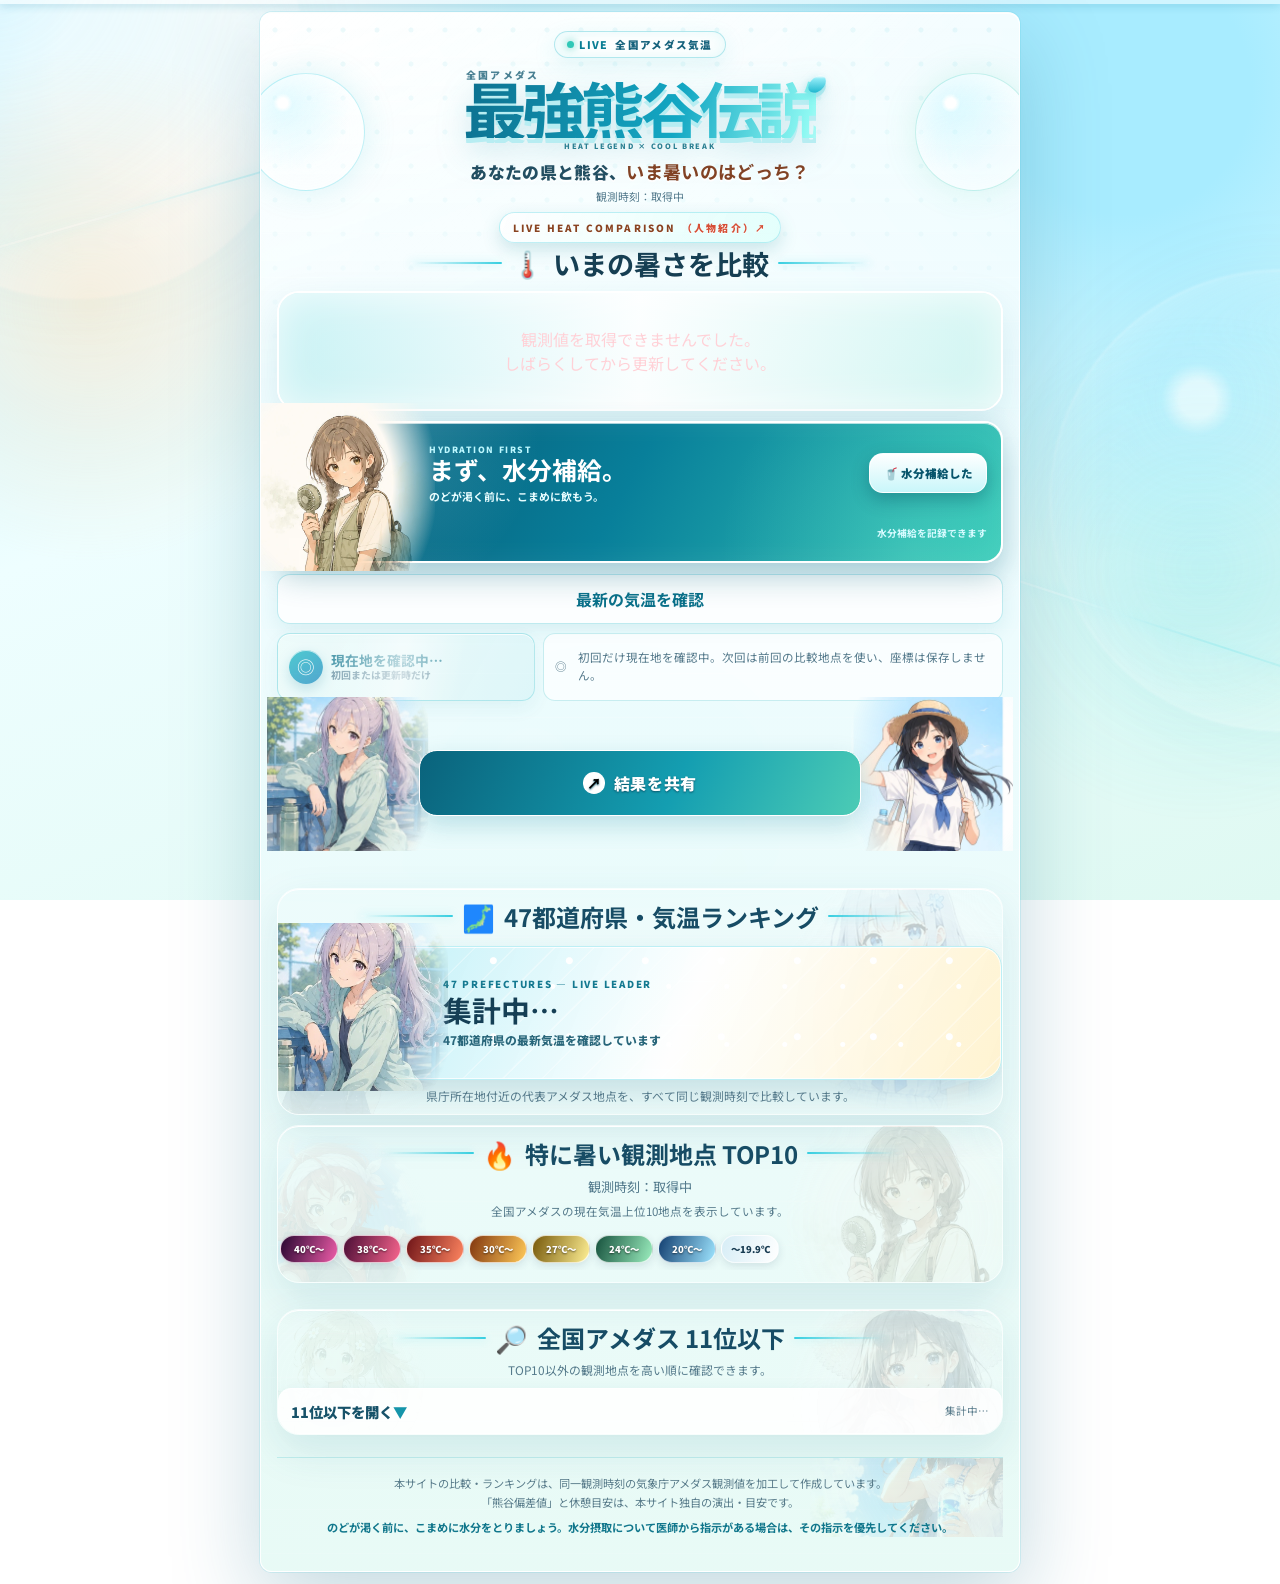
==== index.html @ d4947cce "人物紹介ページを本編へ統合" ====
<!doctype html>
<html lang="ja">
<head>
  <meta charset="utf-8">
  <meta name="viewport" content="width=device-width, initial-scale=1">
  <meta name="theme-color" content="#0d7896">
  <meta name="description" content="全国アメダスの最新気温から、あなたの県と熊谷の温度差、ひと涼み・水分補給の目安を案内。現在地から選んだ比較地点名は共有しません。">
  <meta property="og:type" content="website">
  <meta property="og:locale" content="ja_JP">
  <meta property="og:site_name" content="最強熊谷伝説">
  <meta property="og:title" content="最強熊谷伝説｜全国アメダスで暑さを比較">
  <meta property="og:description" content="あなたの県と熊谷の気温を比べて、休憩と水分補給の目安をチェック。現在地から選んだ比較地点名はシェアされません。">
  <meta property="og:url" content="https://spthx.github.io/yabai-atsusa/">
  <meta property="og:image" content="https://spthx.github.io/yabai-atsusa/assets/og-kumagaya-matchup-v4.png">
  <meta property="og:image:alt" content="SUN属性とWATER属性の女性キャラクターを並べた、夏のスキル比較カード">
  <meta property="og:image:width" content="1200">
  <meta property="og:image:height" content="630">
  <meta name="twitter:card" content="summary_large_image">
  <meta name="twitter:title" content="最強熊谷伝説｜全国アメダスで暑さを比較">
  <meta name="twitter:description" content="現在地の県と熊谷の気温差から、今日の休憩目安をチェック。現在地から選んだ比較地点名は出しません。">
  <meta name="twitter:image" content="https://spthx.github.io/yabai-atsusa/assets/og-kumagaya-matchup-v4.png">
  <meta name="twitter:image:alt" content="SUN属性とWATER属性の女性キャラクターを並べた、夏のスキル比較カード">
  <meta name="mobile-web-app-capable" content="yes">
  <meta name="apple-mobile-web-app-capable" content="yes">
  <meta name="apple-mobile-web-app-title" content="最強熊谷伝説">
  <link rel="manifest" href="manifest.webmanifest">
  <link rel="icon" type="image/png" sizes="32x32" href="assets/icons/favicon-32.png">
  <link rel="apple-touch-icon" sizes="180x180" href="assets/icons/apple-touch-icon.png">
  <title>最強熊谷伝説 | 全国アメダス気温</title>
  <link rel="stylesheet" href="css/style.css?v=20260728-characters1">
</head>
<body>
  <div class="page-progress" aria-hidden="true"><i></i></div>
  <div class="ultra-atmosphere" aria-hidden="true">
    <i class="atmosphere-orb orb-heat"></i>
    <i class="atmosphere-orb orb-water"></i>
    <i class="atmosphere-streak streak-one"></i>
    <i class="atmosphere-streak streak-two"></i>
  </div>
  <div class="page-breeze" aria-hidden="true"><i></i><i></i><i></i></div>
  <main class="site-shell">
    <header class="hero hero-compact">
      <p class="season-badge"><span>LIVE</span> 全国アメダス気温</p>
      <h1 class="cool-logo"><span>全国アメダス</span><b>最強熊谷伝説</b><small>HEAT LEGEND × COOL BREAK</small></h1>
      <p class="hero-catch">あなたの県と熊谷、<strong>いま暑いのはどっち？</strong></p>
      <p id="observation-time" class="observation-time">観測時刻：取得中</p>
    </header>

    <section class="comparison-section comparison-first" aria-labelledby="comparison-heading">
      <a class="section-kicker character-intro-link" href="characters.html">LIVE HEAT COMPARISON <span>（人物紹介）↗</span></a>
      <div class="section-heading"><span>🌡️</span><h2 id="comparison-heading">いまの暑さを比較</h2></div>
      <div id="comparison-card" class="comparison-card" aria-live="polite">
        <p class="loading">アメダス観測値を読み込み中…</p>
      </div>
      <div class="hydration-action" aria-labelledby="hydration-heading">
        <img class="hydration-girl" src="assets/characters/region-tohoku.webp?v=20260726-pref1" alt="" loading="lazy" decoding="async">
        <div class="hydration-lead">
          <div class="hydration-copy">
            <small>HYDRATION FIRST</small>
            <strong id="hydration-heading">まず、水分補給。</strong>
            <span>のどが渇く前に、こまめに飲もう。</span>
          </div>
        </div>
        <button id="hydration-button" type="button"><span aria-hidden="true">🥤</span> 水分補給した</button>
        <p id="hydration-status" role="status" aria-live="polite">水分補給を記録できます</p>
      </div>
      <button id="refresh-button" class="refresh-button" type="button">最新の気温を確認</button>
      <div class="location-control">
        <button id="location-button" class="location-button" type="button" aria-describedby="location-note" disabled>
          <span aria-hidden="true">◎</span>
          <b>現在地で比較</b>
          <small>初回だけ自動確認</small>
        </button>
        <p id="location-note" class="location-note" role="status" aria-live="polite">初回だけ現在地を確認。次回は前回の比較地点を使い、座標は保存しません。比較地点名は対戦カード・共有には出しません。</p>
      </div>
      <div class="share-actions" aria-label="気温と休憩目安を共有">
        <img class="share-character share-character-left" src="assets/characters/pref-gunma.webp" alt="" loading="lazy" decoding="async">
        <button id="share-button" class="share-button share-primary" type="button"><span aria-hidden="true">↗</span> 結果を共有</button>
        <img class="share-character share-character-right" src="assets/characters/pref-kyoto.webp" alt="" loading="lazy" decoding="async">
      </div>
      <p id="share-status" class="share-status" role="status" aria-live="polite"></p>
    </section>

    <section class="capital-section" aria-labelledby="capital-heading">
      <div class="section-heading"><span>🗾</span><h2 id="capital-heading">47都道府県・<wbr><b class="heading-unit">気温ランキング</b></h2></div>
      <div id="regional-heat-spotlight" class="regional-heat-spotlight" aria-live="polite">
        <img src="assets/characters/region-kanto.webp?v=20260726-pref1" alt="" loading="lazy" decoding="async">
        <div><small>47 PREFECTURES — LIVE LEADER</small><strong>集計中…</strong><span>47都道府県の最新気温を確認しています</span></div>
      </div>
      <p class="capital-note">県庁所在地付近の代表アメダス地点を、すべて同じ観測時刻で比較しています。</p>
      <div id="capital-temperature-list" class="capital-temperature-list" aria-live="polite"></div>
    </section>

    <section class="ranking-section" aria-labelledby="ranking-heading">
      <div class="section-heading"><span>🔥</span><h2 id="ranking-heading">特に暑い観測地点 <wbr><b class="heading-unit">TOP10</b></h2></div>
      <p id="ranking-time" class="ranking-time">観測時刻：取得中</p>
      <p class="ranking-note">全国アメダスの現在気温上位10地点を表示しています。</p>
      <div class="hot-ranking-panel">
        <div class="temperature-legend" aria-label="気温カードの色分け">
          <span class="temp-extreme">40℃〜</span><span class="temp-purple">38℃〜</span>
          <span class="temp-red">35℃〜</span><span class="temp-orange">30℃〜</span>
          <span class="temp-yellow">27℃〜</span><span class="temp-green">24℃〜</span>
          <span class="temp-blue">20℃〜</span><span class="temp-cold">〜19.9℃</span>
        </div>
        <div id="heat-ranking-list" class="heat-ranking-list" aria-live="polite"></div>
      </div>
    </section>

    <section class="all-stations-section" aria-labelledby="all-stations-heading">
      <div class="section-heading"><span>🔎</span><h2 id="all-stations-heading">全国アメダス <wbr><b class="heading-unit">11位以下</b></h2></div>
      <p id="all-stations-note" class="all-stations-note">TOP10以外の観測地点を高い順に確認できます。</p>
      <details id="all-stations-details" class="all-stations-details">
        <summary><span>11位以下を開く</span><small id="all-stations-summary">集計中…</small></summary>
        <div id="all-temperature-stations" class="all-temperature-stations" aria-live="polite"></div>
      </details>
    </section>

    <footer>
      <p>本サイトの比較・ランキングは、同一観測時刻の気象庁アメダス観測値を加工して作成しています。</p>
      <p>「熊谷偏差値」と休憩目安は、本サイト独自の演出・目安です。</p>
      <p class="safety-note">のどが渇く前に、こまめに水分をとりましょう。水分摂取について医師から指示がある場合は、その指示を優先してください。</p>
    </footer>
  </main>
  <script src="js/config.js?v=20260727-geo2"></script>
  <script src="js/utils.js?v=20260727-geo2"></script>
  <script src="js/characters.js?v=20260727-chubu2"></script>
  <script src="js/locations.js?v=20260727-geo2"></script>
  <script src="js/amedas.js?v=20260727-geo2"></script>
  <script src="js/ui.js?v=20260727-guides1"></script>
  <script src="js/app.js?v=20260727-chubu2"></script>
</body>
</html>
---- css/style.css ----
@import url('https://fonts.googleapis.com/css2?family=Noto+Sans+JP:wght@500;700;900&display=swap');

* {
  box-sizing: border-box;
}

html {
  min-height: 100%;
}

body {
  margin: 0;
  min-height: 100%;
  overflow-x: clip;
  overflow-y: visible;
  color: #f9fbff;
  background: #020712;
  font-family: "Noto Sans JP", "Yu Gothic", sans-serif;
}

.site-shell {
  min-height: 100%;
  max-width: 650px;
  margin: auto;
  padding: 20px 16px 34px;
  background: radial-gradient(circle at 45% 14%, #172c5b 0, #07142a 38%, #020713 82%);
}

.hero {
  padding: 10px 4px 17px;
  text-align: center;
}

.hero h1 {
  margin: 6px 0 12px;
  font-size: clamp(2.05rem, 9.7vw, 3.75rem);
  line-height: 1;
  letter-spacing: -.075em;
  text-shadow: 4px 5px 0 #17233b;
}

.eyebrow {
  margin: 0;
  color: #d5dbea;
  font-size: 1.05rem;
  font-weight: 700;
}

.observation-time,
.fairness-note,
.ranking-time {
  margin: 4px 0;
  color: #d3d9e7;
  font-size: .82rem;
}

.fairness-note {
  max-width: 92%;
  margin: 8px auto 0;
  line-height: 1.55;
  text-shadow: 0 1px 2px #0008;
}

.section-heading {
  display: flex;
  align-items: center;
  justify-content: center;
  gap: 9px;
  margin: 8px 0 10px;
}

.section-heading span {
  font-size: 1.65rem;
}

.section-heading h2 {
  margin: 0;
  font-size: 1.5rem;
}

/* 対決カード */

.comparison-card {
  position: relative;
  isolation: isolate;
  overflow: hidden;
  border: 2px solid #35baff;
  border-radius: 22px;
  background: linear-gradient(130deg, #3c102c, #071e48 55%, #072a59);
  box-shadow: 0 0 28px #0788d344, inset 0 0 32px #fd367044;
}

.battle-backdrop {
  position: absolute;
  z-index: 0;
  inset: 0;
  overflow: hidden;
  background:
    linear-gradient(90deg, #e4254f33 0, transparent 34%, transparent 66%, #148eea33 100%),
    radial-gradient(circle at 50% 44%, #36b9ff2b, transparent 43%);
}

.battle-backdrop img {
  position: absolute;
  top: 1%;
  left: 50%;
  width: 205px;
  height: 300px;
  opacity: .23;
  transform: translateX(-50%) rotate(8deg);
  filter: drop-shadow(0 0 16px #79dcff) drop-shadow(0 0 32px #2f74d7);
}

.battle-flame {
  position: absolute;
  top: 18%;
  display: block;
  width: 155px;
  height: 240px;
  background: radial-gradient(
    ellipse at 42% 62%,
    #fff9c5 0 7%,
    #ffd24d 14%,
    #ff861b 31%,
    #f0382e 52%,
    transparent 73%
  );
  opacity: .72;
  filter: blur(3px) saturate(1.25);
}

.flame-left {
  left: -76px;
  transform: rotate(-15deg);
}

.flame-right {
  right: -76px;
  transform: scaleX(-1) rotate(-15deg);
}

.battle-flame::before,
.battle-flame::after {
  position: absolute;
  display: block;
  content: "";
  background: linear-gradient(to top, #f53525 0 16%, #ff9f1d 48%, #fff4a6 72%, transparent 100%);
  clip-path: polygon(50% 0, 78% 44%, 66% 70%, 100% 100%, 35% 83%, 0 100%, 28% 56%);
  filter: drop-shadow(0 0 8px #ff3c23);
}

.battle-flame::before {
  bottom: 1px;
  left: 29px;
  width: 79px;
  height: 190px;
  transform: rotate(12deg);
}

.battle-flame::after {
  bottom: 0;
  left: 76px;
  width: 64px;
  height: 153px;
  opacity: .87;
  transform: rotate(-12deg);
}

.heat-spark {
  position: absolute;
  color: #ffdc4c;
  font-size: 1.3rem;
  opacity: .7;
  text-shadow: 0 0 13px #f74323;
  animation: heat-flicker 2.2s ease-in-out infinite;
}

.spark-one {
  top: 17%;
  left: 39%;
}

.spark-two {
  top: 34%;
  right: 33%;
  animation-delay: 1.1s;
}

.contestants {
  position: relative;
  z-index: 1;
  display: grid;
  grid-template-columns: minmax(0, 1fr) 66px minmax(0, 1fr);
  align-items: start;
  padding: 14px 8px 5px;
}

.contestant {
  position: relative;
  min-width: 0;
  text-align: center;
}

.fighter-photo {
  position: relative;
  width: min(100%, 205px);
  aspect-ratio: 3 / 4;
  height: auto;
  margin: 0 auto 6px;
  overflow: hidden;
  background: #193b74;
  clip-path: polygon(10% 0, 100% 0, 90% 100%, 0 100%);
}

.character.hot .fighter-photo {
  filter: drop-shadow(0 0 3px #fff0f1) drop-shadow(0 0 10px #ff5a84) drop-shadow(0 0 20px #ff377a99);
}

.character.cool .fighter-photo {
  clip-path: polygon(0 0, 90% 0, 100% 100%, 10% 100%);
  filter: drop-shadow(0 0 3px #e7fbff) drop-shadow(0 0 10px #49cfff) drop-shadow(0 0 20px #36cfff99);
}

.fighter-photo img {
  display: block;
  width: 100%;
  height: 100%;
  object-fit: cover;
}

.character.hot .fighter-photo img {
  transform: scale(1.08);
  transform-origin: 40% 40%;
}

.character.cool .fighter-photo img {
  transform: scale(1.03);
  transform-origin: 50% 46%;
}

.winner-badge {
  position: absolute;
  z-index: 3;
  top: -4px;
  right: 4px;
  padding: 3px 6px 2px;
  border: 1px solid #fff3ad;
  border-radius: 5px;
  color: #fffce1;
  background: linear-gradient(135deg, #ffbd26, #e53925 72%);
  box-shadow: 0 0 11px #ff5d25, inset 0 0 5px #fff5ab88;
  font-size: .76rem;
  font-style: italic;
  font-weight: 900;
  letter-spacing: -.02em;
  line-height: 1;
  transform: rotate(7deg);
}

.target-side .winner-badge {
  right: auto;
  left: 4px;
  background: linear-gradient(135deg, #2ed4ff, #2361cc 72%);
  box-shadow: 0 0 11px #36bfff, inset 0 0 5px #d9fbff88;
  transform: rotate(-7deg);
}

.character p {
  max-width: 125px;
  margin: 0 auto 5px;
  font-size: .62rem;
  font-weight: 700;
}

.contestant h3 {
  margin: 0;
  font-size: 1.28rem;
}

.contestant h3 small {
  display: block;
  color: #d8e8ff;
  font-size: .61em;
  line-height: 1.2;
}

.heat-rank {
  display: inline-block;
  margin: 5px 0 0;
  padding: 2px 7px;
  border: 1px solid #ffffff55;
  border-radius: 99px;
  color: #dce9ff;
  background: #071a3f88;
  font-size: .61rem;
  line-height: 1.1;
}

.heat-rank b {
  color: #fff4aa;
  font-size: .78rem;
}

.score-label {
  margin: 7px 0 0;
  font-size: .73rem;
}

.score {
  margin: 0;
  font-size: 2.15rem;
  font-weight: 900;
  line-height: 1.05;
}

.temperature {
  margin: 8px 0;
  color: #fff;
  font-size: 2.25rem;
  font-weight: 900;
  text-shadow: 0 0 13px #ff3d6d;
}

.target-side .temperature {
  text-shadow: 0 0 13px #28adff;
}

.versus {
  position: relative;
  z-index: 1;
  display: grid;
  width: 66px;
  height: 94px;
  margin: auto;
  border: 0;
  color: #fff9cf;
  background: transparent;
  font-size: 3.55rem;
  font-weight: 900;
  font-style: italic;
  letter-spacing: -.2em;
  line-height: .8;
  place-items: center;
  text-shadow: 0 0 5px #fff, 0 0 17px #ffb51f, 0 0 30px #e82c22;
  transform: skew(-10deg);
}

.versus::before {
  position: absolute;
  z-index: -1;
  content: "";
  width: 12px;
  height: 108px;
  background: linear-gradient(
    to bottom,
    transparent 0 8%,
    #fbf0b8 9% 25%,
    #ff9e19 26% 55%,
    #f13a2e 56% 84%,
    transparent 85%
  );
  clip-path: polygon(43% 0, 100% 0, 64% 37%, 100% 37%, 23% 100%, 43% 58%, 0 58%);
  filter: drop-shadow(0 0 8px #ff4c1d);
  transform: rotate(19deg);
}

.versus::after {
  position: absolute;
  bottom: 1px;
  content: "HEAT BATTLE";
  color: #fff2c2;
  font-size: .36rem;
  font-style: normal;
  font-weight: 900;
  letter-spacing: .09em;
  text-shadow: 0 1px 2px #000;
  transform: skew(10deg);
}

.verdict {
  position: relative;
  z-index: 1;
  padding: 10px 8px 20px;
  text-align: center;
}

.verdict strong {
  display: block;
  margin-bottom: 14px;
  color: #fff8f6;
  font-size: clamp(1.45rem, 7.8vw, 2.35rem);
  font-weight: 900;
  letter-spacing: -.03em;
  line-height: 1.12;
  text-shadow:
    0 2px 0 rgba(35, 5, 18, .85),
    0 0 5px rgba(255, 255, 255, .45),
    0 0 14px rgba(255, 70, 105, .72),
    0 0 28px rgba(255, 38, 82, .42);
}

.verdict span {
  display: block;
  margin-top: 2px;
  color: #fff;
  font-size: .94rem;
  font-weight: 700;
  text-shadow:
    0 2px 3px rgba(0, 0, 0, .75),
    0 0 8px rgba(255, 255, 255, .18);
}

.much-cooler strong,
.cooler strong {
  color: #fff8f6;
  -webkit-text-stroke: .55px rgba(255, 215, 65, .75);
  text-shadow:
    0 2px 0 rgba(35, 25, 5, .85),
    0 0 5px rgba(255, 255, 255, .45),
    0 0 13px rgba(255, 214, 65, .75),
    0 0 26px rgba(255, 180, 35, .42);
}

.same strong {
  color: #fff;
  text-shadow:
    0 2px 0 rgba(10, 16, 32, .9),
    0 0 6px rgba(255, 255, 255, .5),
    0 0 18px rgba(255, 255, 255, .28);
}

.hotter strong {
  color: #fff8f6;
  -webkit-text-stroke: .7px rgba(255, 105, 135, .85);
  text-shadow:
    0 2px 0 rgba(40, 4, 20, .9),
    0 0 5px rgba(255, 255, 255, .55),
    0 0 13px rgba(255, 76, 112, .82),
    0 0 26px rgba(255, 36, 84, .48),
    0 0 42px rgba(255, 120, 60, .25);
}

.refresh-button {
  display: block;
  width: 100%;
  margin: 11px 0 3px;
  padding: 12px;
  border: 1px solid #57c8ff;
  border-radius: 13px;
  color: #fff;
  background: #0b3369;
  font: inherit;
  font-weight: 700;
}

.refresh-button:disabled {
  opacity: .65;
}

.location-note {
  margin: 7px 4px 20px;
  color: #bdc8db;
  font-size: .72rem;
  text-align: center;
}

/* 県庁所在地ランキング */

.ranking-section {
  margin-top: 10px;
}

.ranking-time {
  margin-top: -6px;
  margin-bottom: 7px;
  text-align: center;
}

.ranking-note {
  margin: 0 0 10px;
  color: #bdc8db;
  font-size: .72rem;
  line-height: 1.45;
  text-align: center;
}

.heat-ranking-list {
  display: grid;
  gap: 10px;
}

.ranking-card {
  position: relative;
  display: grid;
  grid-template-columns: 29px 44px 82px 36px minmax(0, 1fr) 58px;
  align-items: center;
  column-gap: 8px;
  min-height: 82px;
  padding: 12px 14px;
  border: 1px solid #ffaf56;
  border-radius: 18px;
  box-shadow: inset 0 0 21px #ffffff12, 0 5px 13px #0002;
}

.ranking-card.extra-kumagaya-line {
  border-color: #ffd46b;
}

.rank-icon {
  grid-column: 1;
  justify-self: center;
  font-size: 1.15rem;
  line-height: 1;
}

.prefecture-mascot {
  grid-column: 4;
  display: grid;
  width: 34px;
  height: 34px;
  place-items: center;
  filter: drop-shadow(0 0 6px var(--mascot-color));
}

.prefecture-mascot svg {
  width: 34px;
  height: 34px;
}

.prefecture-mascot b {
  display: none;
}

.ranking-card .rank {
  grid-column: 2;
  color: #fff;
  font-size: 1.16rem;
  font-weight: 900;
  text-align: left;
  text-shadow: 0 2px 3px #000a;
  white-space: nowrap;
}

.ranking-card .place {
  grid-column: 5;
  min-width: 0;
  font-weight: 900;
  line-height: 1.02;
  text-shadow: 0 2px 3px #0009;
}

.ranking-card .place em {
  display: block;
  color: #fff9c6;
  font-size: .78rem;
  font-style: normal;
  letter-spacing: .04em;
}

.ranking-card .place b {
  display: block;
  overflow: hidden;
  font-size: 1.62rem;
  text-overflow: ellipsis;
  white-space: nowrap;
}

.ranking-card .place small {
  display: block;
  overflow: hidden;
  margin-top: 3px;
  color: #fff;
  font-size: .62rem;
  font-weight: 700;
  opacity: .86;
  text-overflow: ellipsis;
  white-space: nowrap;
}

.ranking-card .rank-temperature {
  grid-column: 3;
  justify-self: end;
  color: #fff;
  font-size: 1.7rem;
  letter-spacing: -.05em;
  text-shadow: 0 2px 4px #000a, 0 0 10px #ffffff33;
  white-space: nowrap;
}

.ranking-card .rank-score {
  grid-column: 6;
  justify-self: end;
  padding: 0;
  border: 0;
  font-size: .55rem;
  line-height: 1.12;
  text-align: right;
  text-shadow: 0 1px 2px #0009;
  white-space: nowrap;
}

.ranking-card .rank-score b {
  display: block;
  margin-top: 2px;
  font-size: 1.05rem;
}

.rank-1 {
  border-color: #fff0a1;
  box-shadow: inset 0 0 28px #fff6b266, 0 0 18px #ffbc3644;
}

.rank-1 .rank {
  color: #fff5a5;
}

.rank-2,
.rank-3 {
  border-color: #ffd46b;
}

/* 気温ごとの色 */

.temp-extreme {
  color: #fff;
  background: linear-gradient(115deg, #2f0c4b, #7b1d91 58%, #e156a2);
  border-color: #d984ff;
}

.temp-purple {
  color: #fff;
  background: linear-gradient(115deg, #4d123f, #9e245f 60%, #f0608e);
  border-color: #fc79b0;
}

.temp-red {
  color: #fff;
  background: linear-gradient(115deg, #701626, #c93a32 60%, #ff8264);
  border-color: #ff7f67;
}

.temp-orange {
  color: #fff;
  background: linear-gradient(115deg, #884113, #df7a1b 60%, #ffc45a);
  border-color: #ffbd4a;
}

.temp-yellow {
  color: #fff;
  background: linear-gradient(115deg, #8e7015, #d8b82f 62%, #fff09a);
  border-color: #ffe47a;
}

.temp-green {
  color: #fff;
  background: linear-gradient(115deg, #154f3c, #27a76f 62%, #9af0c1);
  border-color: #8ff0be;
}

.temp-blue {
  color: #fff;
  background: linear-gradient(115deg, #123b68, #2389d0 62%, #9de4ff);
  border-color: #9ce7ff;
}

.temp-cold {
  color: #193148;
  background: linear-gradient(115deg, #d7edf7, #f5fbff 64%, #fff);
  border-color: #e8f7ff;
}

.temp-normal {
  color: #fff;
  background: linear-gradient(115deg, #154f3c, #27a76f 62%, #9af0c1);
  border-color: #8ff0be;
}

.temp-cool {
  color: #fff;
  background: linear-gradient(115deg, #123b68, #2389d0 62%, #9de4ff);
  border-color: #9ce7ff;
}

.temp-cold .rank,
.temp-cold .rank-score,
.temp-cold .place,
.temp-cold .place em,
.temp-cold .place small,
.temp-cold > strong {
  color: #193148;
  text-shadow: none;
}

.temp-cold .rank-score b {
  color: #193148;
}

/* 47都道府県代表地点 */

.capital-section {
  margin-top: 24px;
}

.capital-note {
  margin: -6px 0 10px;
  color: #bdc8db;
  font-size: .74rem;
  text-align: center;
}

.capital-temperature-list {
  display: grid;
  grid-template-columns: repeat(2, minmax(0, 1fr));
  gap: 7px;
}

.capital-card {
  position: relative;
  display: grid;
  grid-template-columns: minmax(0, 1fr) auto;
  align-items: center;
  min-height: 64px;
  overflow: hidden;
  padding: 9px 9px 9px 38px;
  border: 1px solid #ffffff66;
  border-radius: 13px;
  box-shadow: inset 0 0 17px #fff1;
}

.capital-card .capital-rank {
  position: absolute;
  top: 0;
  left: 0;
  display: grid;
  width: 31px;
  height: 31px;
  border-radius: 0 0 11px 0;
  background: #ffffff2a;
  font-size: .7rem;
  font-weight: 900;
  place-items: center;
  text-shadow: 0 1px 2px #0008;
}

.capital-place {
  min-width: 0;
  text-shadow: 0 2px 3px #0008;
}

.capital-place b,
.capital-place small {
  display: block;
}

.capital-place b {
  overflow: hidden;
  font-size: .9rem;
  text-overflow: ellipsis;
  white-space: nowrap;
}

.capital-place small {
  font-size: .72rem;
  opacity: .9;
}

.capital-card > strong {
  justify-self: end;
  margin: 0;
  padding-left: 4px;
  font-size: 1.16rem;
  line-height: 1;
  text-shadow: 0 2px 3px #0009;
  white-space: nowrap;
}

.capital-card.temp-cold {
  text-shadow: none;
}

.capital-card.temp-missing {
  color: #fff;
  background: linear-gradient(135deg, #526274, #8391a0);
  border-color: #a6b4c3;
}

.capital-card.temp-missing > strong {
  font-size: .85rem;
}

/* 全国アメダスランキング */

.all-stations-section {
  margin-top: 26px;
}

.all-stations-note {
  margin: -6px 0 10px;
  color: #bdc8db;
  font-size: .74rem;
  text-align: center;
}

.all-stations-details {
  margin-top: 8px;
}

.all-stations-details summary {
  display: flex;
  align-items: center;
  justify-content: space-between;
  gap: 10px;
  min-height: 46px;
  padding: 10px 12px;
  border: 1px solid #ffffff3f;
  border-radius: 13px;
  color: #f9fbff;
  background: linear-gradient(135deg, #102b58cc, #071a35cc);
  cursor: pointer;
  list-style: none;
  box-shadow: inset 0 0 18px #ffffff0d, 0 8px 18px #0004;
}

.all-stations-details summary::-webkit-details-marker {
  display: none;
}

.all-stations-details summary span {
  font-size: .9rem;
  font-weight: 900;
}

.all-stations-details summary span::after {
  content: " ▼";
  color: #ffd55a;
}

.all-stations-details[open] summary span::after {
  content: " ▲";
}

.all-stations-details summary small {
  color: #cbd7e8;
  font-size: .66rem;
  line-height: 1.35;
  text-align: right;
}

.all-stations-details[open] .all-temperature-stations {
  margin-top: 8px;
}

.all-temperature-stations {
  display: grid;
  grid-template-columns: repeat(2, minmax(0, 1fr));
  gap: 5px;
}

.all-station-card {
  display: grid;
  grid-template-columns: 25px minmax(0, 1fr) auto;
  align-items: center;
  min-height: 53px;
  padding: 6px 7px 6px 4px;
  border: 1px solid #ffffff77;
  border-radius: 8px;
  box-shadow: inset 0 0 11px #fff1;
}

.all-station-card.kumagaya-marker {
  border-color: #ffd86b;
  box-shadow: inset 0 0 18px #ffd86b22, 0 0 16px #ffb02e33;
}

.all-station-card .station-rank {
  opacity: .75;
  font-size: .61rem;
  text-align: center;
  text-shadow: 0 1px 2px #0008;
}

.all-station-card.kumagaya-marker .station-rank {
  color: #fff5a5;
  opacity: 1;
  font-weight: 900;
}

.station-info {
  min-width: 0;
  overflow: hidden;
  line-height: 1.12;
  text-shadow: 0 1px 2px #0009;
}

.station-info em {
  display: block;
  overflow: hidden;
  opacity: .87;
  font-size: .58rem;
  font-style: normal;
  text-overflow: ellipsis;
  white-space: nowrap;
}

.station-info b {
  display: block;
  overflow: hidden;
  margin-top: 1px;
  font-size: .78rem;
  text-overflow: ellipsis;
  white-space: nowrap;
}

.station-info small {
  display: block;
  overflow: hidden;
  margin-top: 4px;
  opacity: .9;
  font-size: .54rem;
  text-overflow: ellipsis;
  white-space: nowrap;
}

.all-station-card > strong {
  padding-left: 4px;
  font-size: .8rem;
  text-shadow: 0 2px 3px #0009;
  white-space: nowrap;
}

/* その他 */

.loading,
.error {
  margin: 0;
  padding: 34px 14px;
  text-align: center;
}

.error {
  color: #ffd1d7;
}

footer {
  margin-top: 22px;
  padding: 16px 8px 0;
  border-top: 1px solid #304568;
  color: #bdc8db;
  font-size: .7rem;
  line-height: 1.65;
  text-align: center;
}

footer p {
  margin: 0;
}

.safety-note {
  margin-top: 7px;
  color: #ffe39a;
  font-weight: 700;
}

@keyframes heat-flicker {
  0%,
  100% {
    transform: scale(.75) rotate(0deg);
    opacity: .35;
  }

  50% {
    transform: scale(1.15) rotate(22deg);
    opacity: .9;
  }
}

/* スマホ狭幅調整 */

@media (max-width: 430px) {
  .fighter-photo {
    width: min(100%, 154px);
  }

  .ranking-card {
    grid-template-columns: 23px 34px 65px 29px minmax(0, 1fr) 46px;
    column-gap: 5px;
    min-height: 76px;
    padding: 9px 9px;
  }

  .rank-icon {
    font-size: .92rem;
  }

  .prefecture-mascot {
    width: 30px;
    height: 30px;
  }

  .prefecture-mascot svg {
    width: 30px;
    height: 30px;
  }

  .ranking-card .rank {
    font-size: .98rem;
  }

  .ranking-card .place em {
    font-size: .66rem;
  }

  .ranking-card .place b {
    font-size: 1.28rem;
  }

  .ranking-card .place small {
    font-size: .55rem;
  }

  .ranking-card .rank-temperature {
    font-size: 1.12rem;
  }

  .ranking-card .rank-score {
    font-size: .48rem;
  }

  .ranking-card .rank-score b {
    font-size: .86rem;
  }

}

/* 広め画面 */

@media (min-width: 520px) {
  .site-shell {
    margin-top: 12px;
    margin-bottom: 12px;
    border: 1px solid #102d5d;
    border-radius: 12px;
  }

  .fighter-photo {
    width: min(100%, 218px);
  }

  .contestants {
    padding-right: 20px;
    padding-left: 20px;
  }

  .capital-temperature-list {
    grid-template-columns: repeat(3, minmax(0, 1fr));
  }

  .all-temperature-stations {
    grid-template-columns: repeat(3, minmax(0, 1fr));
  }
}

/* 2026 真夏キャンペーン / シェア導線 */

.site-shell {
  max-width: 760px;
  padding-top: 14px;
  background:
    radial-gradient(circle at 12% 5%, #65142666 0, transparent 27%),
    radial-gradient(circle at 88% 8%, #0754a866 0, transparent 29%),
    radial-gradient(circle at 50% 24%, #172c5b 0, #07142a 38%, #020713 82%);
}

.hero {
  position: relative;
  padding-top: 14px;
}

.season-badge {
  display: inline-flex;
  align-items: center;
  gap: 7px;
  margin: 0 0 10px;
  padding: 5px 11px;
  border: 1px solid #ffbc4d88;
  border-radius: 99px;
  color: #ffe8ad;
  background: #3a162acc;
  box-shadow: 0 0 20px #ff4f3a33;
  font-size: .7rem;
  font-weight: 900;
  letter-spacing: .12em;
}

.season-badge span {
  display: inline-flex;
  align-items: center;
  gap: 5px;
  color: #fff;
}

.season-badge span::before {
  width: 7px;
  height: 7px;
  border-radius: 50%;
  background: #ff395f;
  box-shadow: 0 0 9px #ff395f;
  content: "";
  animation: live-pulse 1.5s ease-in-out infinite;
}

.hero h1 {
  margin-bottom: 5px;
  background: linear-gradient(90deg, #fff4d2 0, #ffb12f 32%, #fff 50%, #6ddcff 72%, #dffaff 100%);
  background-clip: text;
  -webkit-background-clip: text;
  color: transparent;
  filter: drop-shadow(0 4px 0 #111a34);
  text-shadow: none;
}

.hero-catch {
  margin: 0 0 12px;
  color: #fff;
  font-size: clamp(1.15rem, 5vw, 1.75rem);
  font-style: italic;
  font-weight: 900;
  letter-spacing: .05em;
  text-shadow: 0 0 12px #ff512a, 0 0 24px #148eff;
}

.campaign-visual {
  position: relative;
  display: block;
  overflow: hidden;
  margin: 0 0 30px;
  border: 1px solid #ffffff88;
  border-radius: 22px;
  color: #fff;
  background: #081730;
  box-shadow: 0 18px 46px #0008, 0 0 26px #2aa7ff22, 0 0 26px #ff442222;
  text-decoration: none;
  transform: translateZ(0);
}

.campaign-visual::after {
  position: absolute;
  inset: 0;
  border: 2px solid transparent;
  border-radius: inherit;
  background: linear-gradient(110deg, #ff9a37aa, transparent 38%, transparent 61%, #53d7ffaa) border-box;
  content: "";
  pointer-events: none;
  -webkit-mask: linear-gradient(#fff 0 0) padding-box, linear-gradient(#fff 0 0);
  -webkit-mask-composite: xor;
  mask-composite: exclude;
}

.campaign-visual img {
  display: block;
  width: 100%;
  aspect-ratio: 40 / 21;
  object-fit: cover;
  transition: transform .35s ease, filter .35s ease;
}

.campaign-visual:hover img {
  filter: saturate(1.08) contrast(1.04);
  transform: scale(1.015);
}

.campaign-visual > span {
  position: absolute;
  right: 14px;
  bottom: 12px;
  padding: 9px 14px;
  border: 1px solid #fff8;
  border-radius: 99px;
  color: #fff;
  background: #030a19d9;
  backdrop-filter: blur(8px);
  box-shadow: 0 5px 18px #0008;
  font-size: .78rem;
  font-weight: 900;
  letter-spacing: .04em;
}

.campaign-visual > span b {
  color: #ffd75c;
  font-size: 1rem;
}

.comparison-section {
  scroll-margin-top: 16px;
}

.comparison-card {
  box-shadow: 0 15px 40px #0007, 0 0 32px #0788d355, inset 0 0 36px #fd367044;
}

.share-actions {
  display: grid;
  grid-template-columns: minmax(0, 1.65fr) minmax(0, 1fr);
  gap: 8px;
  margin-top: 9px;
}

.share-button {
  display: flex;
  min-height: 49px;
  align-items: center;
  justify-content: center;
  gap: 6px;
  padding: 10px 12px;
  border: 1px solid #ffffff66;
  border-radius: 13px;
  color: #fff;
  font: inherit;
  font-size: .88rem;
  font-weight: 900;
  text-decoration: none;
  cursor: pointer;
  transition: transform .15s ease, filter .15s ease;
}

.share-button:hover {
  filter: brightness(1.1);
  transform: translateY(-1px);
}

.share-button:active {
  transform: translateY(1px);
}

.share-primary {
  border-color: #ffe56e;
  background: linear-gradient(115deg, #ff3a4e, #ff851b 58%, #ffd43d);
  box-shadow: 0 6px 20px #ff4e293d;
  text-shadow: 0 1px 2px #7b1b0f;
}


.share-status {
  min-height: 1.3em;
  margin: 6px 0 0;
  color: #ffe783;
  font-size: .72rem;
  font-weight: 700;
  text-align: center;
}


button:focus-visible,
a:focus-visible,
summary:focus-visible {
  outline: 3px solid #fff06a;
  outline-offset: 3px;
}

@keyframes live-pulse {
  0%, 100% { opacity: .45; transform: scale(.8); }
  50% { opacity: 1; transform: scale(1.15); }
}

@media (max-width: 430px) {
  .site-shell {
    padding-right: 11px;
    padding-left: 11px;
  }

  .campaign-visual {
    margin-right: -3px;
    margin-left: -3px;
    border-radius: 16px;
  }

  .campaign-visual > span {
    right: 8px;
    bottom: 7px;
    padding: 7px 10px;
    font-size: .66rem;
  }

  .share-actions {
    grid-template-columns: 1fr;
  }

  .viral-card {
    padding: 22px 18px;
  }
}

@media (prefers-reduced-motion: reduce) {
  .season-badge span::before,
  .heat-spark {
    animation: none;
  }

  .campaign-visual img,
  .share-button {
    transition: none;
  }
}
/* 2026-07-24 地方代表・拡散強化 */
:root {
  --summer-cyan: #56ddff;
  --summer-blue: #0878e8;
  --heat-yellow: #ffe45c;
  --heat-orange: #ff7a1a;
  --heat-pink: #ff3b68;
  --ink-navy: #031025;
}

html {
  scroll-behavior: smooth;
}

body {
  background:
    radial-gradient(circle at 10% 0%, #ff4a3533 0 18%, transparent 42%),
    radial-gradient(circle at 90% 8%, #008cff3d 0 20%, transparent 45%),
    linear-gradient(155deg, #020713 0%, #061a36 48%, #020713 100%);
  background-attachment: fixed;
}

.page-heat {
  position: fixed;
  z-index: -1;
  inset: 0;
  overflow: hidden;
  pointer-events: none;
}

.page-heat i {
  position: absolute;
  width: 34vw;
  min-width: 250px;
  aspect-ratio: 1;
  border-radius: 50%;
  opacity: .18;
  filter: blur(60px);
  animation: ambient-drift 13s ease-in-out infinite alternate;
}

.page-heat i:nth-child(1) {
  top: -12%;
  left: -9%;
  background: #ff3b4e;
}

.page-heat i:nth-child(2) {
  top: 25%;
  right: -12%;
  background: #169cff;
  animation-delay: -4s;
}

.page-heat i:nth-child(3) {
  bottom: -8%;
  left: 32%;
  background: #ff9b24;
  animation-delay: -8s;
}

.site-shell {
  position: relative;
  isolation: isolate;
  overflow: hidden;
  border-right: 1px solid #ffffff10;
  border-left: 1px solid #ffffff10;
  box-shadow: 0 0 90px #000b;
}

.site-shell::before {
  position: absolute;
  z-index: -1;
  top: 0;
  left: 50%;
  width: 980px;
  height: 520px;
  background:
    repeating-linear-gradient(112deg, transparent 0 32px, #ffffff08 34px, transparent 36px),
    radial-gradient(circle, #ffffff12 0 2px, transparent 3px) 0 0 / 28px 28px;
  content: "";
  opacity: .65;
  transform: translateX(-50%);
  mask-image: linear-gradient(#000, transparent 88%);
}

.hero {
  isolation: isolate;
}

.hero::before,
.hero::after {
  position: absolute;
  z-index: -1;
  top: 28px;
  width: 104px;
  aspect-ratio: 1;
  border: 1px solid #ffffff24;
  border-radius: 50%;
  content: "";
  box-shadow: 0 0 35px #ff932c33, inset 0 0 24px #ffb53722;
  animation: sun-spin 18s linear infinite;
}

.hero::before { left: -18px; }
.hero::after {
  right: -18px;
  border-style: dashed;
  border-color: #5edfff3d;
  box-shadow: 0 0 35px #35aaff33, inset 0 0 24px #4bdfff22;
  animation-direction: reverse;
}

.hero h1 {
  position: relative;
  transform: perspective(400px) rotateX(4deg);
  animation: title-rise .85s cubic-bezier(.18,.9,.22,1) both;
}

.hero-catch {
  animation: catch-glow 2.6s ease-in-out infinite;
}

.hero-stats {
  display: inline-grid;
  grid-template-columns: repeat(3, auto);
  overflow: hidden;
  margin: 2px auto 9px;
  border: 1px solid #ffffff2e;
  border-radius: 12px;
  background: #030b1bb3;
  box-shadow: inset 0 0 18px #2aa8ff12;
  backdrop-filter: blur(8px);
}

.hero-stats span {
  min-width: 76px;
  padding: 6px 10px;
  color: #c9d7ea;
  font-size: .64rem;
  font-weight: 800;
}

.hero-stats span + span {
  border-left: 1px solid #ffffff1e;
}

.hero-stats b {
  margin-right: 3px;
  color: #fff2a7;
  font-size: .8rem;
}

.section-kicker {
  margin: 0 0 -3px;
  color: var(--summer-cyan);
  font-size: .61rem;
  font-weight: 900;
  letter-spacing: .22em;
  text-align: center;
  text-shadow: 0 0 12px #1ab6ff;
}

.campaign-visual {
  isolation: isolate;
  animation: hero-card-in .8s .15s cubic-bezier(.2,.85,.25,1) both;
}

.campaign-visual::before {
  position: absolute;
  z-index: 2;
  top: -35%;
  left: -45%;
  width: 28%;
  height: 170%;
  background: linear-gradient(90deg, transparent, #fff8, transparent);
  content: "";
  pointer-events: none;
  transform: rotate(16deg);
  animation: visual-shine 4.8s 1.2s ease-in-out infinite;
}

.campaign-visual > span {
  display: grid;
  grid-template-columns: 1fr auto;
  column-gap: 8px;
  line-height: 1.15;
}

.campaign-visual > span small {
  grid-column: 1 / -1;
  color: #66ddff;
  font-size: .48rem;
  letter-spacing: .16em;
}

.comparison-section,
.regional-section,
.ranking-section,
.capital-section,
.all-stations-section {
  position: relative;
}

.comparison-card {
  border-color: #73dfff;
  animation: battle-border 3s ease-in-out infinite;
}

.contestants {
  padding-top: 18px;
}

.kumagaya-side .character {
  animation: fighter-left-in .72s cubic-bezier(.18,.9,.2,1) both;
}

.target-side .character {
  animation: fighter-right-in .72s .08s cubic-bezier(.18,.9,.2,1) both;
}

.region-ribbon {
  position: absolute;
  z-index: 4;
  top: 4px;
  left: 50%;
  min-width: 74%;
  padding: 4px 8px;
  border: 1px solid #ffffff9a;
  border-radius: 99px;
  color: #061027;
  background: linear-gradient(90deg, #fff, var(--character-accent));
  box-shadow: 0 4px 14px #0008, 0 0 13px color-mix(in srgb, var(--character-accent) 65%, transparent);
  font-size: .58rem;
  font-weight: 900;
  letter-spacing: .03em;
  transform: translateX(-50%) rotate(-2deg);
  white-space: nowrap;
}

.target-side .region-ribbon {
  transform: translateX(-50%) rotate(2deg);
}

.fighter-photo {
  width: min(100%, 238px);
  border: 1px solid color-mix(in srgb, var(--character-accent) 72%, #fff);
  background: linear-gradient(160deg, color-mix(in srgb, var(--character-accent) 42%, #193b74), #08152f);
  box-shadow: inset 0 0 24px #0005;
}

.fighter-photo img {
  object-position: var(--character-focus, 50% 45%);
}

.character p {
  position: relative;
  z-index: 3;
  max-width: 148px;
  min-height: 34px;
  margin-top: -2px;
  padding: 5px 7px;
  border: 1px solid #ffffff38;
  border-radius: 8px;
  background: #031029d9;
  box-shadow: 0 5px 14px #0007;
  font-size: .63rem;
  line-height: 1.35;
}

.temperature {
  animation: temperature-pulse 2.2s ease-in-out infinite;
}

.versus {
  animation: versus-beat 1.9s ease-in-out infinite;
}

.winner-badge {
  animation: winner-pop .65s .35s cubic-bezier(.15,1.5,.2,1) both;
}

.share-actions {
  grid-template-columns: minmax(0, 1fr);
}

.share-primary {
  position: relative;
  isolation: isolate;
  min-height: 58px;
  overflow: hidden;
  border-color: #ffffffb0;
  color: #fff;
  background: linear-gradient(120deg, #05070c 0 38%, #1b2230 55%, #05070c 100%);
  box-shadow: 0 8px 24px #0008, 0 0 20px #ff6c2d2e;
  font-size: 1rem;
  letter-spacing: .04em;
  text-shadow: 0 1px 2px #000;
  animation: share-breathe 2.6s ease-in-out infinite;
}

.share-primary::before {
  position: absolute;
  z-index: -1;
  inset: -80% -20%;
  background: conic-gradient(from 90deg, transparent, #ff3b68, #ffe45c, #45d9ff, transparent 42%);
  content: "";
  opacity: .48;
  animation: share-orbit 4s linear infinite;
}

.share-primary::after {
  position: absolute;
  z-index: -1;
  inset: 2px;
  border-radius: 10px;
  background: linear-gradient(110deg, #070a10, #1c2534 53%, #070a10);
  content: "";
}

.share-primary span {
  display: grid;
  width: 27px;
  height: 27px;
  border-radius: 7px;
  background: #fff;
  color: #000;
  font-size: 1rem;
  place-items: center;
}

.location-note {
  position: relative;
  padding: 10px 12px 10px 35px;
  border: 1px solid #64d7ff36;
  border-radius: 12px;
  background: #06172aab;
  line-height: 1.55;
}

.location-note::before {
  position: absolute;
  top: 10px;
  left: 11px;
  content: "🔒";
}

.regional-section {
  margin: 26px 0 31px;
  padding: 22px 0 18px;
  border-top: 1px solid #ffffff1c;
  border-bottom: 1px solid #ffffff1c;
  background: linear-gradient(90deg, transparent, #0e2a5359 12% 88%, transparent);
}

.regional-note {
  max-width: 570px;
  margin: 0 auto 14px;
  padding: 0 16px;
  color: #cbd8e9;
  font-size: .75rem;
  font-weight: 700;
  line-height: 1.65;
  text-align: center;
}

.regional-roster {
  display: grid;
  grid-auto-columns: 150px;
  grid-auto-flow: column;
  gap: 11px;
  overflow-x: auto;
  margin: 0 -16px;
  padding: 5px 18px 12px;
  scroll-padding-inline: 18px;
  scroll-snap-type: x mandatory;
  scrollbar-color: #58cff6 #06152e;
  scrollbar-width: thin;
}

.regional-fighter {
  overflow: hidden;
  border: 1px solid color-mix(in srgb, var(--character-accent) 62%, #fff);
  border-radius: 16px;
  background: linear-gradient(155deg, color-mix(in srgb, var(--character-accent) 18%, #10234a), #050c1d 67%);
  box-shadow: 0 9px 21px #0007, inset 0 0 20px #ffffff08;
  scroll-snap-align: start;
  animation: roster-card-in .58s var(--delay) cubic-bezier(.2,.8,.25,1) both;
  transition: transform .2s ease, box-shadow .2s ease;
}

.regional-fighter:hover {
  box-shadow: 0 13px 28px #0009, 0 0 18px color-mix(in srgb, var(--character-accent) 34%, transparent);
  transform: translateY(-4px);
}

.regional-fighter-photo {
  position: relative;
  overflow: hidden;
  aspect-ratio: 3 / 4;
  background: #13294f;
}

.regional-fighter-photo::after {
  position: absolute;
  inset: auto 0 0;
  height: 34%;
  background: linear-gradient(transparent, #050c1d);
  content: "";
}

.regional-fighter-photo img {
  display: block;
  width: 100%;
  height: 100%;
  object-fit: cover;
  transition: transform .25s ease;
}

.regional-fighter:hover img {
  transform: scale(1.035);
}

.regional-fighter > div:last-child {
  display: grid;
  min-height: 65px;
  align-content: center;
  padding: 8px 9px 10px;
}

.regional-fighter b {
  color: #fff;
  font-size: .78rem;
}

.regional-fighter small {
  margin-top: 2px;
  color: var(--character-accent);
  font-size: .62rem;
  font-weight: 800;
}

.ranking-card {
  animation: ranking-card-in .5s var(--delay, 0ms) ease-out both;
  transition: transform .2s ease, box-shadow .2s ease;
}

.ranking-card:hover {
  z-index: 2;
  box-shadow: 0 10px 24px #0008, 0 0 20px #ffce4428;
  transform: translateY(-3px) scale(1.008);
}

@keyframes ambient-drift {
  from { transform: translate3d(-5%, -3%, 0) scale(.9); }
  to { transform: translate3d(12%, 10%, 0) scale(1.12); }
}

@keyframes sun-spin { to { transform: rotate(360deg); } }
@keyframes title-rise {
  from { opacity: 0; transform: perspective(400px) translateY(18px) rotateX(18deg) scale(.94); }
  to { opacity: 1; transform: perspective(400px) translateY(0) rotateX(4deg) scale(1); }
}
@keyframes catch-glow {
  0%, 100% { filter: brightness(.92); transform: scale(.99); }
  50% { filter: brightness(1.16); transform: scale(1.015); }
}
@keyframes hero-card-in {
  from { opacity: 0; transform: translateY(22px) scale(.97); }
  to { opacity: 1; transform: translateY(0) scale(1); }
}
@keyframes visual-shine {
  0%, 58% { left: -45%; }
  78%, 100% { left: 125%; }
}
@keyframes battle-border {
  0%, 100% { box-shadow: 0 15px 40px #0007, 0 0 22px #ff3d5833, inset 0 0 36px #fd367044; }
  50% { box-shadow: 0 15px 40px #0007, 0 0 34px #38cfff55, inset 0 0 48px #2b8fff38; }
}
@keyframes fighter-left-in {
  from { opacity: 0; transform: translateX(-26px) rotate(-2deg); }
  to { opacity: 1; transform: translateX(0) rotate(0); }
}
@keyframes fighter-right-in {
  from { opacity: 0; transform: translateX(26px) rotate(2deg); }
  to { opacity: 1; transform: translateX(0) rotate(0); }
}
@keyframes versus-beat {
  0%, 100% { filter: brightness(.9); transform: skew(-10deg) scale(.96); }
  50% { filter: brightness(1.22); transform: skew(-10deg) scale(1.055); }
}
@keyframes temperature-pulse {
  0%, 100% { filter: saturate(.95); transform: translateY(0); }
  50% { filter: saturate(1.25) brightness(1.08); transform: translateY(-1px); }
}
@keyframes winner-pop {
  from { opacity: 0; transform: scale(.3) rotate(22deg); }
  to { opacity: 1; transform: scale(1) rotate(7deg); }
}
@keyframes share-breathe {
  0%, 100% { transform: translateY(0); }
  50% { transform: translateY(-2px); }
}
@keyframes share-orbit { to { transform: rotate(360deg); } }
@keyframes roster-card-in {
  from { opacity: 0; transform: translateY(14px) scale(.97); }
  to { opacity: 1; transform: translateY(0) scale(1); }
}
@keyframes ranking-card-in {
  from { opacity: 0; transform: translateY(9px); }
  to { opacity: 1; transform: translateY(0); }
}

@media (min-width: 720px) {
  .regional-roster {
    grid-auto-columns: 162px;
    margin-right: -10px;
    margin-left: -10px;
  }
}

@media (max-width: 430px) {
  .hero-stats span {
    min-width: 68px;
    padding-right: 7px;
    padding-left: 7px;
  }

  .fighter-photo {
    width: min(100%, 178px);
  }

  .region-ribbon {
    max-width: 100%;
    min-width: 82%;
    font-size: .51rem;
  }

  .regional-roster {
    margin-right: -11px;
    margin-left: -11px;
  }
}

@media (prefers-reduced-motion: reduce) {
  html { scroll-behavior: auto; }
  .page-heat i,
  .hero::before,
  .hero::after,
  .hero h1,
  .hero-catch,
  .campaign-visual,
  .campaign-visual::before,
  .comparison-card,
  .kumagaya-side .character,
  .target-side .character,
  .temperature,
  .versus,
  .winner-badge,
  .share-primary,
  .share-primary::before,
  .regional-fighter,
  .ranking-card {
    animation: none !important;
  }
}
/* 2026-07-24 清涼・水分補給テーマ */
:root {
  --cool-ink: #123d59;
  --cool-deep: #096a89;
  --cool-aqua: #2dc8d7;
  --cool-sky: #75d9f5;
  --cool-mint: #84dfc4;
  --cool-pale: #e9fbff;
  --cool-white: #ffffff;
}

body {
  color: var(--cool-ink);
  background:
    radial-gradient(circle at 12% 8%, #ffffff 0 7%, transparent 27%),
    radial-gradient(circle at 88% 10%, #a8ecff 0 9%, transparent 34%),
    linear-gradient(160deg, #c7f4ff 0%, #eefeff 42%, #dff9f2 100%);
  background-attachment: fixed;
}

.page-breeze {
  position: fixed;
  z-index: -1;
  inset: 0;
  overflow: hidden;
  pointer-events: none;
}

.page-breeze i {
  position: absolute;
  width: 36vw;
  min-width: 260px;
  aspect-ratio: 1;
  border: 1px solid #ffffffb8;
  border-radius: 50%;
  background: radial-gradient(circle at 32% 28%, #fff 0 4%, #9eeaff66 8%, #3dc8db22 48%, transparent 70%);
  box-shadow: inset 0 0 60px #ffffff77, 0 0 80px #30bbd326;
  opacity: .58;
  filter: blur(1px);
  animation: breeze-bubble 15s ease-in-out infinite alternate;
}

.page-breeze i:nth-child(1) { top: -18%; left: -12%; }
.page-breeze i:nth-child(2) { top: 30%; right: -18%; animation-delay: -5s; }
.page-breeze i:nth-child(3) { bottom: -22%; left: 30%; animation-delay: -9s; }

.site-shell {
  max-width: 760px;
  color: var(--cool-ink);
  background:
    linear-gradient(#ffffff20 1px, transparent 1px) 0 0 / 100% 44px,
    linear-gradient(180deg, #ffffffdb 0%, #effcffeb 30%, #e6faf5eb 100%);
  border-color: #ffffffcc;
  box-shadow: 0 26px 90px #1a78962e;
  backdrop-filter: blur(14px);
}

.site-shell::before {
  width: 900px;
  height: 470px;
  background:
    radial-gradient(circle, #22b8cf18 0 2px, transparent 3px) 0 0 / 34px 34px,
    linear-gradient(135deg, #ffffff99, transparent 58%);
  opacity: .85;
  mask-image: linear-gradient(#000, transparent 92%);
}

.hero {
  isolation: isolate;
  padding: 18px 4px 20px;
}

.hero::before,
.hero::after {
  top: 44px;
  width: 116px;
  border: 1px solid #42cfe14d;
  background: radial-gradient(circle at 30% 25%, #fff 0 4%, #b8f4ff5e 8%, transparent 58%);
  box-shadow: inset 0 0 34px #ffffffad, 0 0 32px #32bfd22b;
  animation: water-orbit 18s linear infinite;
}

.hero::before { left: -30px; }
.hero::after {
  right: -30px;
  border-style: solid;
  border-color: #73d9c655;
  box-shadow: inset 0 0 34px #ffffffad, 0 0 32px #52c8a92b;
  animation-direction: reverse;
}

.season-badge {
  margin-bottom: 12px;
  border-color: #4bc7d56e;
  color: #17637d;
  background: #ffffffd1;
  box-shadow: 0 8px 24px #2ab4c61f, inset 0 0 16px #62dbe42b;
}

.season-badge span { color: #097d94; }
.season-badge span::before {
  background: #31c8b7;
  box-shadow: 0 0 9px #31c8b7;
}

.eyebrow {
  color: #327089;
  font-size: clamp(.82rem, 3vw, 1rem);
}

.hero h1.cool-logo {
  display: grid;
  width: fit-content;
  margin: 8px auto 10px;
  color: var(--cool-ink);
  background: none;
  filter: none;
  letter-spacing: 0;
  line-height: .9;
  text-shadow: none;
  transform: none;
  animation: cool-logo-rise .8s cubic-bezier(.2,.82,.25,1) both;
}

.cool-logo span {
  justify-self: start;
  margin-left: 6px;
  color: #4c8294;
  font-size: .8rem;
  font-weight: 900;
  letter-spacing: .28em;
}

.cool-logo b {
  position: relative;
  color: transparent;
  background: linear-gradient(180deg, #137c9f 0%, #22bfd1 48%, #0f7d9f 100%);
  background-clip: text;
  -webkit-background-clip: text;
  font-size: clamp(2.65rem, 11vw, 4.8rem);
  letter-spacing: -.08em;
  filter: drop-shadow(0 5px 0 #b7edf2) drop-shadow(0 9px 16px #218da52b);
}

.cool-logo b::after {
  position: absolute;
  right: -.22em;
  top: -.06em;
  width: .22em;
  aspect-ratio: .72;
  border-radius: 60% 45% 62% 38%;
  background: linear-gradient(145deg, #fff 0 15%, #8eeaf6 28%, #25bad1 82%);
  box-shadow: 0 4px 10px #1ca1b944;
  content: "";
  transform: rotate(35deg);
}

.cool-logo small {
  justify-self: center;
  margin-top: 11px;
  color: #2c7f91;
  font-size: .6rem;
  font-weight: 900;
  letter-spacing: .32em;
}

.hero-catch {
  margin: 0 0 13px;
  color: #245b72;
  font-size: clamp(1rem, 4.4vw, 1.42rem);
  font-style: normal;
  line-height: 1.55;
  letter-spacing: .02em;
  text-shadow: 0 2px 0 #fff;
  animation: none;
}

.hero-stats {
  border-color: #60cfda55;
  background: #ffffffb8;
  box-shadow: 0 8px 22px #288ba51c, inset 0 0 18px #5de0e31c;
}

.hero-stats span { color: #4d7487; }
.hero-stats span + span { border-left-color: #58c6d437; }
.hero-stats b { color: #087e99; }

.observation-time,
.fairness-note,
.ranking-time { color: #547b8d; }

.campaign-visual {
  margin-bottom: 34px;
  border: 3px solid #ffffff;
  background: #bcecf4;
  box-shadow: 0 18px 46px #147f9c2f, 0 0 0 1px #5ad3e34a;
  animation: cool-visual-in .8s .12s cubic-bezier(.2,.85,.25,1) both;
}

.campaign-visual::after {
  border: 1px solid transparent;
  background: linear-gradient(115deg, #ffffffdd, transparent 32%, transparent 65%, #74e2d3b8) border-box;
}

.campaign-visual::before {
  width: 20%;
  background: linear-gradient(90deg, transparent, #ffffffa8, transparent);
  opacity: .72;
  animation-duration: 6.8s;
}

.campaign-visual:hover img {
  filter: saturate(1.03) brightness(1.02);
  transform: scale(1.012);
}

.campaign-visual > span {
  right: 12px;
  bottom: 11px;
  border-color: #ffffffcc;
  color: #fff;
  background: #075d78bd;
  box-shadow: 0 6px 18px #074b6380;
}

.campaign-visual > span small { color: #bdf8ff; }
.campaign-visual > span b { color: #b9fff0; }

.section-heading h2 { color: #174c65; }
.section-kicker {
  color: #1292a9;
  text-shadow: 0 1px 0 #fff;
}

.comparison-card {
  border: 2px solid #ffffff;
  background:
    linear-gradient(90deg, #bceef19e, #ffffffdd 50%, #c9f3eea3),
    linear-gradient(180deg, #eafdff, #d8f6f6);
  box-shadow: 0 16px 38px #16869f24, inset 0 0 42px #ffffffc7;
  animation: cool-card-breathe 5s ease-in-out infinite;
}

.cool-backdrop {
  position: absolute;
  z-index: 0;
  inset: 0;
  overflow: hidden;
  background:
    radial-gradient(circle at 8% 25%, #48d3dd24 0 9%, transparent 30%),
    radial-gradient(circle at 92% 28%, #65d8b528 0 9%, transparent 30%),
    linear-gradient(180deg, #fff7, transparent 65%);
}

.cool-backdrop img {
  position: absolute;
  top: 2%;
  left: 50%;
  width: 210px;
  height: 300px;
  opacity: .1;
  transform: translateX(-50%) rotate(6deg);
  filter: drop-shadow(0 0 16px #42bfd0);
}

.water-ring {
  position: absolute;
  top: 17%;
  width: 170px;
  height: 170px;
  border: 1px solid #ffffffb5;
  border-radius: 50%;
  box-shadow: inset 0 0 34px #fff8, 0 0 22px #33bdd12e;
  opacity: .66;
  animation: water-ring-pulse 4.5s ease-in-out infinite;
}

.ring-left { left: -92px; }
.ring-right { right: -92px; animation-delay: -2.2s; }

.cool-bubble {
  position: absolute;
  width: 13px;
  height: 13px;
  border: 1px solid #fff;
  border-radius: 50%;
  background: #9beef184;
  box-shadow: inset 2px 2px 3px #fff, 0 4px 10px #1ba1b237;
  animation: cool-bubble-up 5.5s ease-in-out infinite;
}

.bubble-one { bottom: 18%; left: 45%; }
.bubble-two { bottom: 9%; left: 53%; width: 8px; height: 8px; animation-delay: -1.8s; }
.bubble-three { bottom: 23%; left: 58%; width: 18px; height: 18px; animation-delay: -3.3s; }

.contestants { grid-template-columns: minmax(0, 1fr) 54px minmax(0, 1fr); }
.contestant { color: #17465d; }
.contestant h3 { color: #17465d; }
.contestant h3 small { color: #5b7f90; }

.fighter-photo,
.character.cool .fighter-photo {
  clip-path: inset(0 round 20px);
  border: 3px solid #ffffff;
  background: linear-gradient(160deg, #c7f4f4, #85d9e4);
  box-shadow: 0 9px 22px #147a922c, inset 0 0 20px #ffffffb5;
  filter: none;
}

.character.hot .fighter-photo {
  clip-path: inset(0 round 20px);
  filter: none;
}

.character.hot .fighter-photo img,
.character.cool .fighter-photo img { transform: scale(1.03); }

.region-ribbon,
.target-side .region-ribbon {
  border-color: #ffffff;
  color: #0d526b;
  background: linear-gradient(90deg, #ffffff, color-mix(in srgb, var(--character-accent) 35%, #e8ffff));
  box-shadow: 0 5px 14px #197d9329;
  transform: translateX(-50%);
}

.character p {
  border-color: #ffffff;
  color: #28576c;
  background: #ffffffe8;
  box-shadow: 0 5px 14px #147e9622;
}

.heat-rank {
  border-color: #4cc7d64a;
  color: #477184;
  background: #ffffffb8;
}

.heat-rank b { color: #0a7d98; }
.score-label { color: #59798a; }
.score { color: #136f8d; }

.temperature,
.target-side .temperature {
  color: #087b9d;
  text-shadow: 0 3px 0 #fff, 0 8px 18px #168da334;
  animation: cool-temperature 3.2s ease-in-out infinite;
}

.versus {
  width: 54px;
  height: 80px;
  border: 1px solid #ffffff;
  border-radius: 50%;
  color: #117c96;
  background: #ffffffd6;
  box-shadow: 0 7px 18px #16869b26, inset 0 0 18px #6cdfdf35;
  font-size: .78rem;
  font-style: normal;
  letter-spacing: .02em;
  line-height: 1.05;
  text-shadow: none;
  transform: none;
  animation: water-ring-pulse 4.5s ease-in-out infinite;
}

.versus span {
  display: block;
  color: #6b8b99;
  font-size: .52rem;
}

.versus::before,
.versus::after { display: none; content: none; }

.verdict {
  margin: 2px 12px 13px;
  padding: 15px 14px 16px;
  border: 1px solid #ffffff;
  border-radius: 18px;
  color: #174b61;
  background: #ffffffc9;
  box-shadow: 0 9px 24px #18839a1c, inset 0 0 20px #68d8dc1c;
}

.verdict small {
  display: block;
  margin-bottom: 3px;
  color: #538092;
  font-size: .7rem;
  font-weight: 800;
}

.verdict strong,
.guide-urgent strong,
.guide-break strong,
.guide-water strong,
.guide-gentle strong {
  margin-bottom: 7px;
  color: #087c99;
  font-size: clamp(1.32rem, 6.4vw, 2.05rem);
  -webkit-text-stroke: 0;
  text-shadow: 0 2px 0 #fff, 0 6px 16px #2a9eb52b;
}

.verdict span {
  color: #315f73;
  font-size: .86rem;
  line-height: 1.65;
  text-shadow: none;
}

.refresh-button {
  border-color: #5dcbd765;
  color: #0b718a;
  background: #ffffffd4;
  box-shadow: 0 7px 20px #16849a1b;
}

.share-primary {
  min-height: 56px;
  border-color: #ffffff;
  color: #fff;
  background: linear-gradient(115deg, #0a637c, #149eb1 58%, #4bcbb5);
  box-shadow: 0 9px 24px #0c7c9538;
  text-shadow: 0 1px 2px #07556a;
  animation: share-breathe 3.8s ease-in-out infinite;
}

.share-primary::before {
  background: linear-gradient(100deg, transparent 15%, #ffffff88 48%, transparent 72%);
  opacity: .45;
  transform: translateX(-100%);
  animation: cool-share-shine 5.5s ease-in-out infinite;
}

.share-primary::after {
  inset: 2px;
  background: linear-gradient(115deg, #0a637c, #149eb1 58%, #4bcbb5);
}

.share-status { color: #0c7d92; }

.location-note {
  border-color: #63cdd555;
  color: #53788a;
  background: #ffffffa8;
}

.hydration-strip {
  display: grid;
  grid-template-columns: 135px minmax(0, 1fr);
  gap: 14px;
  align-items: center;
  margin: 4px 0 28px;
  padding: 16px 18px;
  border: 2px solid #ffffff;
  border-radius: 20px;
  color: #215d72;
  background: linear-gradient(120deg, #d4f8f4d9, #ffffffd9 50%, #dff7ffd9);
  box-shadow: 0 12px 30px #16839920;
}

.hydration-strip p {
  display: grid;
  margin: 0;
  text-align: center;
}

.hydration-strip p span { font-size: 2.05rem; }
.hydration-strip p b { color: #0d7c90; font-size: .86rem; }
.hydration-strip ul {
  display: grid;
  gap: 4px;
  margin: 0;
  padding-left: 1.25em;
  font-size: .74rem;
  font-weight: 700;
  line-height: 1.55;
}

.regional-section {
  border-color: #5ecbd436;
  background: linear-gradient(90deg, transparent, #ffffff7d 12% 88%, transparent);
}
.regional-note,
.ranking-note,
.capital-note,
.all-stations-note { color: #557a8b; }
.regional-roster { scrollbar-color: #63cdd9 #e5f8fa; }

.regional-fighter {
  border-color: color-mix(in srgb, var(--character-accent) 42%, #fff);
  background: #ffffffe8;
  box-shadow: 0 9px 21px #147b9224, inset 0 0 20px #ffffff;
}
.regional-fighter:hover { box-shadow: 0 13px 28px #147b9233, 0 0 18px color-mix(in srgb, var(--character-accent) 22%, transparent); }
.regional-fighter-photo { background: #c8eef3; }
.regional-fighter-photo::after { background: linear-gradient(transparent, #ffffffd9); }
.regional-fighter b { color: #174b62; }
.regional-fighter small { color: color-mix(in srgb, var(--character-accent) 72%, #176477); }

.ranking-card,
.capital-card,
.all-station-card {
  color: #234f64;
  background: linear-gradient(115deg, #ffffffed, #effcffed);
  border-color: #ffffff;
  box-shadow: 0 7px 18px #1379911c, inset 4px 0 0 var(--temperature-accent, #62ced7);
}

.temp-extreme { --temperature-accent: #8d79d6; background: linear-gradient(115deg, #f6f1ff, #ffffff); }
.temp-purple { --temperature-accent: #bb78c7; background: linear-gradient(115deg, #fbf2ff, #ffffff); }
.temp-red { --temperature-accent: #e58192; background: linear-gradient(115deg, #fff3f5, #ffffff); }
.temp-orange { --temperature-accent: #e6a166; background: linear-gradient(115deg, #fff7ed, #ffffff); }
.temp-yellow { --temperature-accent: #d4c166; background: linear-gradient(115deg, #fffcec, #ffffff); }
.temp-green,
.temp-normal { --temperature-accent: #70caa3; background: linear-gradient(115deg, #effbf5, #ffffff); }
.temp-blue,
.temp-cool { --temperature-accent: #65bde2; background: linear-gradient(115deg, #eef9ff, #ffffff); }
.temp-cold { --temperature-accent: #9ecbd9; background: linear-gradient(115deg, #f4fbff, #ffffff); }

.ranking-card .rank,
.ranking-card .place,
.ranking-card .place em,
.ranking-card .place small,
.ranking-card .rank-temperature,
.ranking-card .rank-score,
.ranking-card .rank-score b,
.capital-card,
.capital-place,
.capital-card > strong,
.all-station-card,
.station-info,
.all-station-card > strong {
  color: #234f64;
  text-shadow: none;
}

.ranking-card .place em { color: #15778e; }
.rank-1,
.rank-2,
.rank-3 { border-color: #ffffff; box-shadow: 0 7px 18px #1379911c, inset 4px 0 0 var(--temperature-accent, #62ced7); }
.rank-1 .rank { color: #167a91; }
.ranking-card:hover { box-shadow: 0 12px 26px #1379912c, inset 4px 0 0 var(--temperature-accent, #62ced7); }

.all-stations-details summary {
  border-color: #ffffff;
  color: #175269;
  background: #ffffffe3;
  box-shadow: 0 8px 20px #197d9220;
}
.all-stations-details summary span::after { color: #1595aa; }
.all-stations-details summary small { color: #5c7d8d; }
.all-station-card.kumagaya-marker { border-color: #65ced7; box-shadow: 0 7px 18px #1379911c, inset 4px 0 0 #24b7c7; }
.all-station-card.kumagaya-marker .station-rank { color: #0c7e95; }

footer {
  border-top-color: #65cbd34f;
  color: #587b8a;
}
.safety-note { color: #11778c; }

button:focus-visible,
a:focus-visible,
summary:focus-visible { outline-color: #30bfd0; }

@keyframes breeze-bubble {
  from { transform: translate3d(-4%, -3%, 0) scale(.9); }
  to { transform: translate3d(10%, 9%, 0) scale(1.08); }
}
@keyframes water-orbit { to { transform: rotate(360deg); } }
@keyframes cool-logo-rise {
  from { opacity: 0; transform: translateY(14px) scale(.97); }
  to { opacity: 1; transform: translateY(0) scale(1); }
}
@keyframes cool-visual-in {
  from { opacity: 0; transform: translateY(18px) scale(.985); }
  to { opacity: 1; transform: translateY(0) scale(1); }
}
@keyframes cool-card-breathe {
  0%, 100% { box-shadow: 0 16px 38px #16869f24, inset 0 0 42px #ffffffc7; }
  50% { box-shadow: 0 19px 44px #16869f30, inset 0 0 54px #ffffffdf; }
}
@keyframes water-ring-pulse {
  0%, 100% { opacity: .55; transform: scale(.94); }
  50% { opacity: .85; transform: scale(1.05); }
}
@keyframes cool-bubble-up {
  0%, 100% { opacity: .35; transform: translateY(6px) scale(.8); }
  50% { opacity: .9; transform: translateY(-14px) scale(1.05); }
}
@keyframes cool-temperature {
  0%, 100% { transform: translateY(0); }
  50% { transform: translateY(-2px); }
}
@keyframes cool-share-shine {
  0%, 58% { transform: translateX(-120%); }
  78%, 100% { transform: translateX(120%); }
}

@media (max-width: 430px) {
  .hero { padding-top: 12px; }
  .cool-logo span { font-size: .68rem; }
  .cool-logo small { font-size: .49rem; }
  .hero-catch { font-size: .96rem; }
  .contestants { grid-template-columns: minmax(0, 1fr) 42px minmax(0, 1fr); padding-right: 6px; padding-left: 6px; }
  .versus { width: 42px; height: 68px; font-size: .68rem; }
  .versus span { font-size: .46rem; }
  .verdict { margin-right: 8px; margin-left: 8px; }
  .hydration-strip { grid-template-columns: 1fr; gap: 7px; padding: 14px; }
  .hydration-strip p { grid-template-columns: auto auto; justify-content: center; align-items: center; gap: 6px; }
  .hydration-strip p span { font-size: 1.45rem; }
}

@media (prefers-reduced-motion: reduce) {
  .page-breeze i,
  .hero::before,
  .hero::after,
  .hero h1.cool-logo,
  .campaign-visual,
  .comparison-card,
  .water-ring,
  .cool-bubble,
  .temperature,
  .versus,
  .share-primary,
  .share-primary::before { animation: none !important; }
}
/* 2026-07-24 顔サイズ統一：地方キャラは承認済み正方形クロップのみ */
.fighter-photo,
.character.hot .fighter-photo,
.character.cool .fighter-photo {
  width: min(100%, 205px);
  aspect-ratio: 1 / 1;
  clip-path: inset(0 round 20px);
}

.fighter-photo img,
.character.hot .fighter-photo img,
.character.cool .fighter-photo img {
  object-position: var(--character-focus, 50% 50%);
  transform: scale(1.06);
  transform-origin: 50% 50%;
}

@media (max-width: 430px) {
  .fighter-photo,
  .character.hot .fighter-photo,
  .character.cool .fighter-photo {
    width: min(100%, 166px);
  }
}
/* 2026-07-24 友好的スキル比較カード */
.matchup-visual {
  position: relative;
  display: grid;
  grid-template-columns: minmax(0, 1fr) 76px minmax(0, 1fr);
  grid-template-rows: 1fr auto;
  gap: 16px 12px;
  min-height: 430px;
  align-items: center;
  padding: 28px 20px 18px;
  background:
    radial-gradient(circle at 12% 16%, #fff7b8aa 0 8%, transparent 25%),
    radial-gradient(circle at 88% 20%, #8ceaff99 0 10%, transparent 27%),
    linear-gradient(165deg, #75d6ef 0%, #d9f8ff 48%, #8de2d1 100%);
  text-decoration: none;
}

.matchup-visual::before {
  z-index: 5;
  opacity: .42;
}

.matchup-cloud {
  position: absolute;
  z-index: 0;
  width: 130px;
  height: 38px;
  border-radius: 999px;
  background: #ffffff8c;
  filter: blur(.2px);
  pointer-events: none;
  animation: matchup-cloud-drift 9s ease-in-out infinite alternate;
}

.matchup-cloud::before,
.matchup-cloud::after {
  position: absolute;
  bottom: 0;
  border-radius: 50%;
  background: inherit;
  content: "";
}

.matchup-cloud::before { left: 24px; width: 55px; height: 55px; }
.matchup-cloud::after { right: 18px; width: 42px; height: 42px; }
.cloud-a { top: 28px; left: -28px; }
.cloud-b { right: -35px; bottom: 82px; animation-delay: -4s; }

.matchup-card {
  position: relative;
  z-index: 2;
  display: grid;
  align-self: center;
  overflow: hidden;
  width: 100%;
  max-width: 245px;
  justify-self: center;
  padding: 8px;
  border: 2px solid #ffffff;
  border-radius: 24px;
  box-shadow: 0 17px 34px #176d833d, inset 0 0 18px #ffffff80;
  transform-style: preserve-3d;
  transition: transform .25s ease, box-shadow .25s ease;
}

.matchup-card-sun {
  background: linear-gradient(155deg, #fff8c9, #ffd77d 58%, #ffaf74);
  animation: matchup-card-left-in .82s cubic-bezier(.18,.9,.22,1) both;
}

.matchup-card-water {
  background: linear-gradient(155deg, #eaffff, #8ce7ee 58%, #55c7d3);
  animation: matchup-card-right-in .82s .08s cubic-bezier(.18,.9,.22,1) both;
}

.matchup-visual .matchup-card img {
  display: block;
  width: 100%;
  height: auto;
  aspect-ratio: 1;
  border: 1px solid #ffffffd9;
  border-radius: 17px;
  object-fit: cover;
  filter: none;
  transform: none;
  transition: transform .28s ease, filter .28s ease;
}

.matchup-visual:hover .matchup-card img {
  filter: saturate(1.04) brightness(1.02);
  transform: scale(1.035);
}

.matchup-visual:hover .matchup-card-sun {
  box-shadow: 0 22px 42px #9c651d42, 0 0 24px #ffe06c66;
  transform: translateY(-5px) rotate(-1deg);
}

.matchup-visual:hover .matchup-card-water {
  box-shadow: 0 22px 42px #126f8442, 0 0 24px #71e8ef66;
  transform: translateY(-5px) rotate(1deg);
}

.matchup-type {
  position: absolute;
  z-index: 3;
  top: 16px;
  left: 16px;
  padding: 4px 8px;
  border: 1px solid #ffffffd9;
  border-radius: 99px;
  color: #fff;
  background: #174c62bf;
  backdrop-filter: blur(6px);
  font-size: .55rem;
  font-weight: 900;
  letter-spacing: .11em;
  box-shadow: 0 4px 12px #0d526a38;
}

.matchup-card-sun .matchup-type { color: #754713; background: #fff6c9dc; }

.matchup-card-copy {
  display: grid;
  gap: 2px;
  padding: 10px 6px 7px;
  color: #154d63;
  text-align: center;
}

.matchup-card-copy small {
  color: #5a7a86;
  font-size: .5rem;
  font-weight: 900;
  letter-spacing: .17em;
}

.matchup-card-copy b {
  font-size: clamp(.86rem, 3vw, 1.08rem);
  line-height: 1.2;
}

.matchup-card-copy span {
  color: #337084;
  font-size: .65rem;
  font-weight: 800;
}

.matchup-card-sun .matchup-card-copy { color: #684919; }
.matchup-card-sun .matchup-card-copy small,
.matchup-card-sun .matchup-card-copy span { color: #815f29; }

.matchup-center {
  position: relative;
  z-index: 3;
  display: grid;
  justify-items: center;
  color: #125970;
  text-align: center;
  animation: matchup-center-float 3.8s ease-in-out infinite;
}

.matchup-center::before {
  position: absolute;
  z-index: -1;
  top: 50%;
  left: 50%;
  width: 78px;
  aspect-ratio: 1;
  border: 2px solid #ffffffd1;
  border-radius: 50%;
  background: #ffffffe3;
  box-shadow: 0 10px 26px #166b8138, inset 0 0 22px #64d9df3c;
  content: "";
  transform: translate(-50%, -50%);
}

.matchup-center small {
  color: #56818f;
  font-size: .42rem;
  font-weight: 900;
  letter-spacing: .12em;
  white-space: nowrap;
}

.matchup-center b {
  margin: -4px 0;
  color: #0e87a0;
  font-size: 2.8rem;
  font-weight: 500;
  line-height: 1;
}

.matchup-center strong {
  font-size: .58rem;
  letter-spacing: .08em;
}

.matchup-center span {
  margin-top: 3px;
  padding: 2px 5px;
  border-radius: 99px;
  color: #fff;
  background: #20a3a6;
  font-size: .45rem;
  font-weight: 900;
}

.matchup-caption {
  position: relative;
  z-index: 2;
  grid-column: 1 / -1;
  display: grid;
  justify-items: center;
  padding: 10px 14px;
  border: 1px solid #ffffffb8;
  border-radius: 15px;
  color: #174f65;
  background: #ffffffb8;
  box-shadow: 0 8px 20px #176b7f20;
  backdrop-filter: blur(8px);
  text-align: center;
}

.matchup-caption small { color: #16849a; font-size: .48rem; font-weight: 900; letter-spacing: .18em; }
.matchup-caption b { margin-top: 2px; font-size: .82rem; }
.matchup-caption span { margin-top: 3px; color: #397185; font-size: .58rem; font-weight: 800; }

.attribute-label {
  position: absolute;
  z-index: 5;
  top: 35px;
  left: 50%;
  padding: 3px 7px;
  border: 1px solid #ffffffc7;
  border-radius: 99px;
  color: #fff;
  background: #0e657cbd;
  box-shadow: 0 4px 12px #125a6d38;
  font-size: .48rem;
  font-weight: 900;
  letter-spacing: .09em;
  transform: translateX(-50%);
  white-space: nowrap;
}

.skill-tags {
  display: flex;
  max-width: 190px;
  justify-content: center;
  gap: 4px;
  margin: -1px auto 5px;
}

.skill-tags span {
  padding: 3px 5px;
  border: 1px solid color-mix(in srgb, var(--character-accent) 50%, #fff);
  border-radius: 99px;
  color: #24586d;
  background: #ffffffd9;
  font-size: .48rem;
  font-weight: 900;
  line-height: 1.2;
  white-space: nowrap;
}

.roster-attribute {
  position: absolute;
  z-index: 3;
  top: 7px;
  left: 7px;
  padding: 3px 6px;
  border: 1px solid #ffffffc7;
  border-radius: 99px;
  color: #fff;
  background: #0b5b73bf;
  font-size: .43rem;
  font-weight: 900;
  letter-spacing: .07em;
}

.regional-fighter > div:last-child { min-height: 83px; }
.regional-fighter em {
  margin-top: 5px;
  color: #1f6f83;
  font-size: .55rem;
  font-style: normal;
  font-weight: 900;
}

.cooldown-meter {
  display: grid;
  grid-template-columns: auto minmax(80px, 1fr) auto;
  gap: 8px;
  align-items: center;
  max-width: 450px;
  margin: 0 auto 10px;
  padding: 8px 10px;
  border: 1px solid #5acbd555;
  border-radius: 12px;
  background: #e8fbfbd9;
}

.cooldown-meter span {
  margin: 0;
  color: #3d7283;
  font-size: .62rem;
  font-weight: 900;
  text-shadow: none;
  white-space: nowrap;
}

.cooldown-meter > div {
  position: relative;
  height: 8px;
  overflow: hidden;
  border-radius: 99px;
  background: #b7dfe3;
  box-shadow: inset 0 1px 3px #256b7860;
}

.cooldown-meter i {
  position: absolute;
  inset: 0 auto 0 0;
  width: var(--guide-level);
  border-radius: inherit;
  background: linear-gradient(90deg, #58d4bc, #2dbbd2 66%, #1989b0);
  box-shadow: 0 0 10px #20aac499;
  animation: cooldown-meter-fill .9s .2s cubic-bezier(.18,.9,.22,1) both;
}

.cooldown-meter i::after {
  position: absolute;
  inset: 0;
  background: linear-gradient(90deg, transparent, #ffffffcc, transparent);
  content: "";
  transform: translateX(-100%);
  animation: cooldown-meter-shine 3.5s 1s ease-in-out infinite;
}

.cooldown-meter b {
  color: #087b94;
  font-size: .67rem;
  white-space: nowrap;
}

.reveal-block {
  opacity: .22;
  transform: translateY(18px);
  transition: opacity .65s ease, transform .65s cubic-bezier(.2,.8,.2,1);
}

.reveal-block.is-visible {
  opacity: 1;
  transform: translateY(0);
}

@keyframes matchup-card-left-in {
  from { opacity: 0; transform: translateX(-28px) rotate(-5deg) scale(.95); }
  to { opacity: 1; transform: translateX(0) rotate(-1.5deg) scale(1); }
}

@keyframes matchup-card-right-in {
  from { opacity: 0; transform: translateX(28px) rotate(5deg) scale(.95); }
  to { opacity: 1; transform: translateX(0) rotate(1.5deg) scale(1); }
}

@keyframes matchup-center-float {
  0%, 100% { transform: translateY(2px) scale(.97); }
  50% { transform: translateY(-3px) scale(1.03); }
}

@keyframes matchup-cloud-drift {
  from { transform: translateX(-8px); }
  to { transform: translateX(18px); }
}

@keyframes cooldown-meter-fill {
  from { width: 0; }
  to { width: var(--guide-level); }
}

@keyframes cooldown-meter-shine {
  0%, 55% { transform: translateX(-120%); }
  80%, 100% { transform: translateX(120%); }
}

@media (max-width: 430px) {
  .matchup-visual {
    grid-template-columns: minmax(0, 1fr) 46px minmax(0, 1fr);
    gap: 11px 5px;
    min-height: 345px;
    padding: 18px 9px 12px;
    border-radius: 18px;
  }
  .matchup-card { padding: 5px; border-radius: 17px; }
  .matchup-visual .matchup-card img { border-radius: 12px; }
  .matchup-type { top: 10px; left: 9px; padding: 3px 5px; font-size: .42rem; }
  .matchup-card-copy { padding: 7px 2px 4px; }
  .matchup-card-copy small { font-size: .4rem; }
  .matchup-card-copy b { font-size: .72rem; }
  .matchup-card-copy span { font-size: .5rem; }
  .matchup-center::before { width: 50px; }
  .matchup-center small { font-size: .3rem; }
  .matchup-center b { font-size: 2rem; }
  .matchup-center strong { font-size: .43rem; }
  .matchup-center span { font-size: .35rem; }
  .matchup-caption { padding: 8px 7px; }
  .matchup-caption b { font-size: .69rem; }
  .matchup-caption span { font-size: .5rem; }
  .attribute-label { top: 32px; font-size: .4rem; }
  .skill-tags { gap: 2px; }
  .skill-tags span { padding: 2px 3px; font-size: .4rem; }
  .cooldown-meter { grid-template-columns: 1fr auto; gap: 5px 8px; }
  .cooldown-meter span { font-size: .54rem; }
  .cooldown-meter > div { grid-column: 1 / -1; grid-row: 2; }
  .cooldown-meter b { grid-column: 2; grid-row: 1; }
}

@media (prefers-reduced-motion: reduce) {
  .matchup-cloud,
  .matchup-card,
  .matchup-center,
  .cooldown-meter i,
  .cooldown-meter i::after { animation: none !important; }
  .reveal-block { opacity: 1; transform: none; transition: none; }
}
/* DYNAMIC HEAT PALETTE — restored */
body.site-heat {
  --site-heat: #ffad2f;
  --site-heat-deep: #b94818;
  --site-heat-soft: #fff1c9;
  color: #173d53;
  background:
    radial-gradient(circle at 7% 12%, color-mix(in srgb, var(--site-heat) 34%, transparent), transparent 24%),
    radial-gradient(circle at 93% 30%, color-mix(in srgb, var(--site-heat-deep) 24%, transparent), transparent 27%),
    linear-gradient(155deg, var(--site-heat-soft), #eafaff 42%, #fff7dc 100%);
  transition: background .7s ease;
}
body.site-heat.temp-extreme { --site-heat: #d43b86; --site-heat-deep: #40104e; --site-heat-soft: #ffe0ed; }
body.site-heat.temp-purple  { --site-heat: #df3d76; --site-heat-deep: #64143f; --site-heat-soft: #ffe1e8; }
body.site-heat.temp-red     { --site-heat: #ff503d; --site-heat-deep: #8c1e19; --site-heat-soft: #ffe3d8; }
body.site-heat.temp-orange  { --site-heat: #ff921c; --site-heat-deep: #a94413; --site-heat-soft: #fff0cf; }
body.site-heat.temp-yellow  { --site-heat: #f2c526; --site-heat-deep: #9a7010; --site-heat-soft: #fff8c9; }
body.site-heat.temp-green   { --site-heat: #42b86f; --site-heat-deep: #176541; --site-heat-soft: #e3f8df; }
body.site-heat.temp-blue    { --site-heat: #399bd5; --site-heat-deep: #17649a; --site-heat-soft: #e0f5ff; }
body.site-heat.temp-cold    { --site-heat: #91cadf; --site-heat-deep: #4a8ba7; --site-heat-soft: #eefaff; }

body.site-heat .site-shell {
  box-shadow:
    0 0 0 1px color-mix(in srgb, var(--site-heat) 24%, transparent),
    0 22px 74px color-mix(in srgb, var(--site-heat-deep) 24%, transparent);
}
body.site-heat .season-badge {
  border-color: color-mix(in srgb, var(--site-heat) 58%, #fff);
  box-shadow: 0 5px 18px color-mix(in srgb, var(--site-heat-deep) 25%, transparent);
}
body.site-heat.temp-orange .season-badge,
body.site-heat.temp-red .season-badge,
body.site-heat.temp-purple .season-badge,
body.site-heat.temp-extreme .season-badge {
  color: #fff;
  background: linear-gradient(110deg, var(--site-heat-deep), var(--site-heat));
}

/* The main comparison uses the hotter of the two temperatures. */
.comparison-card[class*="temp-"] {
  --heat-a: #19667f;
  --heat-b: #3db8ca;
  --heat-c: #dffaff;
  --heat-ink: #fff;
  border-color: color-mix(in srgb, var(--heat-b) 74%, #fff);
  background:
    radial-gradient(circle at 50% 8%, color-mix(in srgb, var(--heat-c) 72%, transparent), transparent 34%),
    linear-gradient(122deg, var(--heat-a), var(--heat-b) 56%, var(--heat-c));
  box-shadow:
    0 18px 46px color-mix(in srgb, var(--heat-a) 34%, transparent),
    inset 0 0 42px color-mix(in srgb, var(--heat-c) 23%, transparent);
  animation: heat-card-breathe 3.2s ease-in-out infinite;
}
.comparison-card.temp-extreme { --heat-a: #26062e; --heat-b: #7d176f; --heat-c: #f05eaa; }
.comparison-card.temp-purple  { --heat-a: #4a0d34; --heat-b: #a91f58; --heat-c: #ff7192; }
.comparison-card.temp-red     { --heat-a: #681116; --heat-b: #db382c; --heat-c: #ff9161; }
.comparison-card.temp-orange  { --heat-a: #7c300e; --heat-b: #ef7215; --heat-c: #ffd05d; }
.comparison-card.temp-yellow  { --heat-a: #79570a; --heat-b: #d5a816; --heat-c: #fff29a; }
.comparison-card.temp-green   { --heat-a: #13513b; --heat-b: #28a56c; --heat-c: #a9f2bf; }
.comparison-card.temp-blue    { --heat-a: #123d6d; --heat-b: #238ccf; --heat-c: #a5e8ff; }
.comparison-card.temp-cold    { --heat-a: #2a708d; --heat-b: #82c6dc; --heat-c: #eefcff; }

.comparison-card[class*="temp-"] .cool-backdrop {
  background:
    repeating-linear-gradient(112deg, transparent 0 26px, #ffffff12 27px 29px),
    radial-gradient(circle at 50% 10%, #fff4, transparent 42%);
}
.comparison-card.temp-orange::before,
.comparison-card.temp-red::before,
.comparison-card.temp-purple::before,
.comparison-card.temp-extreme::before {
  position: absolute;
  z-index: 0;
  top: -42%;
  left: -18%;
  width: 36%;
  height: 190%;
  content: "";
  pointer-events: none;
  background: linear-gradient(90deg, transparent, #fff3, transparent);
  transform: rotate(12deg);
  animation: heat-sweep 3.8s ease-in-out infinite;
}

/* Each heroine receives the color of her own observation point. */
.contestant[class*="temp-"] {
  --local-heat: #42b9cf;
  --local-deep: #16647c;
  --local-ink: #fff;
  margin: 7px 4px;
  padding: 10px 5px 8px;
  border: 1px solid color-mix(in srgb, var(--local-heat) 66%, #fff);
  border-radius: 22px;
  color: var(--local-ink);
  background: linear-gradient(165deg, color-mix(in srgb, var(--local-deep) 72%, transparent), color-mix(in srgb, var(--local-heat) 48%, transparent));
  box-shadow: 0 10px 24px color-mix(in srgb, var(--local-deep) 36%, transparent), inset 0 0 24px #ffffff16;
}
.contestant.temp-extreme { --local-heat: #f354aa; --local-deep: #3a093d; }
.contestant.temp-purple  { --local-heat: #ef4e82; --local-deep: #581033; }
.contestant.temp-red     { --local-heat: #ff634c; --local-deep: #721710; }
.contestant.temp-orange  { --local-heat: #ff9c27; --local-deep: #82350d; }
.contestant.temp-yellow  { --local-heat: #f0cb35; --local-deep: #78560b; }
.contestant.temp-green   { --local-heat: #43c47d; --local-deep: #175a3e; }
.contestant.temp-blue    { --local-heat: #49ace4; --local-deep: #15527d; }
.contestant.temp-cold    { --local-heat: #9cd9ec; --local-deep: #39758e; }

.contestant[class*="temp-"] h3,
.contestant[class*="temp-"] h3 small,
.contestant[class*="temp-"] .score-label,
.contestant[class*="temp-"] .score,
.contestant[class*="temp-"] .temperature {
  color: var(--local-ink);
  text-shadow: 0 2px 4px color-mix(in srgb, var(--local-deep) 80%, transparent), 0 0 14px color-mix(in srgb, var(--local-heat) 52%, transparent);
}
.contestant[class*="temp-"] .heat-rank {
  border-color: #ffffff75;
  color: #fff;
  background: #170b0759;
}
.contestant[class*="temp-"] .heat-rank b { color: #fff7ad; }
.contestant[class*="temp-"] .fighter-photo,
.contestant[class*="temp-"] .character.hot .fighter-photo,
.contestant[class*="temp-"] .character.cool .fighter-photo {
  border-color: #fff;
  background: linear-gradient(155deg, color-mix(in srgb, var(--local-heat) 48%, #fff), var(--local-heat));
  box-shadow:
    0 0 0 3px color-mix(in srgb, var(--local-heat) 42%, transparent),
    0 10px 26px color-mix(in srgb, var(--local-deep) 52%, transparent),
    inset 0 0 18px #fff8;
}
.comparison-card[class*="temp-"] .versus {
  color: var(--heat-a);
  box-shadow: 0 8px 24px color-mix(in srgb, var(--heat-a) 44%, transparent), inset 0 0 20px color-mix(in srgb, var(--heat-c) 35%, transparent);
}

/* Full color temperature cards. */
:is(.ranking-card, .capital-card, .all-station-card)[class*="temp-"] {
  --card-a: #24647e;
  --card-b: #65bbd3;
  --card-c: #dff8ff;
  --card-ink: #fff;
  --card-soft: #eaffff;
  overflow: hidden;
  isolation: isolate;
  color: var(--card-ink);
  border-color: color-mix(in srgb, var(--card-b) 72%, #fff);
  background: linear-gradient(115deg, var(--card-a), var(--card-b) 62%, var(--card-c));
  box-shadow: inset 5px 0 0 var(--card-b), 0 8px 20px color-mix(in srgb, var(--card-a) 28%, transparent);
}
:is(.ranking-card, .capital-card, .all-station-card).temp-extreme { --card-a: #280631; --card-b: #77176d; --card-c: #ed5ca8; --card-soft: #ffd5ef; }
:is(.ranking-card, .capital-card, .all-station-card).temp-purple  { --card-a: #4a0d35; --card-b: #a51e58; --card-c: #f8658e; --card-soft: #ffd4e3; }
:is(.ranking-card, .capital-card, .all-station-card).temp-red     { --card-a: #6e1418; --card-b: #d53b30; --card-c: #ff8560; --card-soft: #ffe0bd; }
:is(.ranking-card, .capital-card, .all-station-card).temp-orange  { --card-a: #81360f; --card-b: #e97718; --card-c: #ffc958; --card-soft: #fff0b1; }
:is(.ranking-card, .capital-card, .all-station-card).temp-yellow  { --card-a: #76580a; --card-b: #cfae22; --card-c: #fff094; --card-soft: #fffbd1; }
:is(.ranking-card, .capital-card, .all-station-card).temp-green   { --card-a: #16513d; --card-b: #28a46d; --card-c: #9beebe; --card-soft: #d9ffe7; }
:is(.ranking-card, .capital-card, .all-station-card).temp-blue    { --card-a: #123e70; --card-b: #258bcf; --card-c: #9ee5ff; --card-soft: #ddf7ff; }
:is(.ranking-card, .capital-card, .all-station-card).temp-cold    { --card-a: #d6edf6; --card-b: #edf9fd; --card-c: #fff; --card-ink: #173b51; --card-soft: #2b6680; }

:is(.ranking-card, .capital-card, .all-station-card)[class*="temp-"] :is(
  .rank, .place, .place b, .place small, .rank-temperature, .rank-score, .rank-score b,
  .capital-rank, .capital-place, .capital-place b, .capital-place small,
  .station-rank, .station-info, .station-info b, .station-info small
),
:is(.capital-card, .all-station-card)[class*="temp-"] > strong {
  color: var(--card-ink);
  text-shadow: 0 2px 4px color-mix(in srgb, var(--card-a) 82%, transparent);
}
:is(.ranking-card, .capital-card, .all-station-card)[class*="temp-"] :is(.place em, .station-info em) {
  color: var(--card-soft);
  text-shadow: 0 2px 4px color-mix(in srgb, var(--card-a) 82%, transparent);
}
:is(.ranking-card, .capital-card, .all-station-card).temp-cold :is(
  .rank, .place, .place b, .place em, .place small, .rank-temperature, .rank-score, .rank-score b,
  .capital-rank, .capital-place, .capital-place b, .capital-place small,
  .station-rank, .station-info, .station-info b, .station-info em, .station-info small
),
:is(.capital-card, .all-station-card).temp-cold > strong {
  text-shadow: none;
}
.all-station-card.kumagaya-marker {
  outline: 3px solid #66f1ff;
  outline-offset: -3px;
  box-shadow: inset 5px 0 0 #c9fbff, 0 0 0 2px #087f98, 0 9px 22px #075a713d;
}

.temperature-legend {
  display: flex;
  gap: 5px;
  margin: 0 0 12px;
  padding: 4px 2px 7px;
  overflow-x: auto;
  scrollbar-width: thin;
}
.temperature-legend span {
  flex: 0 0 auto;
  min-width: 58px;
  padding: 6px 7px;
  border: 1px solid #ffffffb8;
  border-radius: 999px;
  color: #fff;
  font-size: .59rem;
  font-weight: 900;
  text-align: center;
  text-shadow: 0 1px 2px #0008;
  box-shadow: 0 3px 9px #173b5420;
}
.temperature-legend .temp-extreme { background: linear-gradient(110deg, #280631, #ed5ca8); }
.temperature-legend .temp-purple  { background: linear-gradient(110deg, #4a0d35, #f8658e); }
.temperature-legend .temp-red     { background: linear-gradient(110deg, #6e1418, #ff8560); }
.temperature-legend .temp-orange  { background: linear-gradient(110deg, #81360f, #ffc958); }
.temperature-legend .temp-yellow  { background: linear-gradient(110deg, #76580a, #fff094); }
.temperature-legend .temp-green   { background: linear-gradient(110deg, #16513d, #9beebe); }
.temperature-legend .temp-blue    { background: linear-gradient(110deg, #123e70, #9ee5ff); }
.temperature-legend .temp-cold    { color: #173b51; background: linear-gradient(110deg, #d6edf6, #fff); text-shadow: none; }

@keyframes heat-card-breathe {
  0%, 100% { filter: saturate(1); }
  50% { filter: saturate(1.1) brightness(1.025); }
}
@keyframes heat-sweep {
  0%, 28% { transform: translateX(-210%) rotate(12deg); opacity: 0; }
  42% { opacity: .65; }
  72%, 100% { transform: translateX(430%) rotate(12deg); opacity: 0; }
}

@media (max-width: 520px) {
  .contestant[class*="temp-"] { margin-inline: 1px; padding-inline: 3px; border-radius: 17px; }
  .temperature-legend { margin-inline: -2px; }
}

@media (prefers-reduced-motion: reduce) {
  .comparison-card[class*="temp-"] { animation: none; }
  .comparison-card.temp-orange::before,
  .comparison-card.temp-red::before,
  .comparison-card.temp-purple::before,
  .comparison-card.temp-extreme::before { animation: none; display: none; }
}
/* UTILITY-FIRST TOP LAYOUT */
.site-shell {
  padding-top: 16px;
}

.hero.hero-compact {
  margin: 0 0 8px;
  padding: 0 4px;
}

.hero-compact .season-badge {
  margin: 0 auto 5px;
  padding: 5px 12px;
  font-size: .66rem;
}

.hero-compact .cool-logo {
  margin: 2px auto 4px;
}

.hero-compact .cool-logo span {
  margin-left: 3px;
  font-size: .62rem;
  letter-spacing: .22em;
}

.hero-compact .cool-logo b {
  font-size: clamp(2.25rem, 10vw, 4rem);
}

.hero-compact .cool-logo small {
  margin-top: 5px;
  font-size: .46rem;
  letter-spacing: .23em;
}

.hero-compact .hero-catch {
  margin: 7px 0 4px;
  color: #234e61;
  font-size: clamp(.82rem, 3.7vw, 1.05rem);
  line-height: 1.35;
}

.hero-compact .hero-catch strong {
  color: color-mix(in srgb, var(--site-heat-deep, #a94413) 74%, #173d53);
  font-size: 1.08em;
}

.hero-compact .observation-time {
  margin: 0 0 7px;
  font-size: .68rem;
}

.comparison-section.comparison-first {
  margin-top: 0;
}

.comparison-first .section-kicker {
  margin-top: 0;
  color: color-mix(in srgb, var(--site-heat-deep, #a94413) 78%, #183f52);
  font-size: .62rem;
}

.comparison-first .section-heading {
  margin: 3px 0 8px;
}

.comparison-first .section-heading h2 {
  color: #163f53;
  font-size: clamp(1.25rem, 5.8vw, 1.7rem);
}

.hydration-action {
  display: grid;
  grid-template-columns: minmax(0, 1fr) auto;
  gap: 8px 12px;
  align-items: center;
  margin: 10px 0 9px;
  padding: 13px 14px;
  border: 2px solid #fff;
  border-radius: 19px;
  color: #fff;
  background:
    radial-gradient(circle at 92% 16%, #a8f5ff55, transparent 26%),
    linear-gradient(118deg, #075775, #0b91a8 58%, #45c9bd);
  box-shadow: 0 10px 27px #075f7940, inset 0 0 24px #ffffff16;
}

.hydration-copy {
  display: grid;
  min-width: 0;
}

.hydration-copy small {
  color: #bdf8ff;
  font-size: .54rem;
  font-weight: 900;
  letter-spacing: .18em;
}

.hydration-copy strong {
  margin-top: 1px;
  font-size: clamp(1.15rem, 5vw, 1.55rem);
  line-height: 1.12;
}

.hydration-copy span {
  margin-top: 4px;
  color: #e7fdff;
  font-size: .68rem;
  font-weight: 700;
}

#hydration-button {
  min-width: 118px;
  padding: 11px 10px;
  border: 1px solid #ffffffd9;
  border-radius: 14px;
  color: #07556c;
  background: linear-gradient(180deg, #fff, #c9f6fa);
  box-shadow: 0 7px 18px #063f5552, inset 0 1px 0 #fff;
  font: inherit;
  font-size: .72rem;
  font-weight: 900;
  cursor: pointer;
  transition: transform .18s ease, box-shadow .18s ease, background .18s ease;
}

#hydration-button:hover {
  transform: translateY(-2px);
  box-shadow: 0 10px 22px #063f5566, inset 0 1px 0 #fff;
}

#hydration-button:active {
  transform: translateY(1px) scale(.98);
}

#hydration-button.is-recorded {
  color: #fff;
  background: linear-gradient(115deg, #128863, #41c98e);
}

#hydration-status {
  grid-column: 1 / -1;
  margin: 0;
  color: #d7fbff;
  font-size: .61rem;
  font-weight: 700;
  text-align: right;
}

@media (max-width: 520px) {
  .site-shell { padding-top: 10px; }
  .hero.hero-compact { margin-bottom: 5px; }
  .hero-compact .cool-logo b { font-size: clamp(2.08rem, 10vw, 2.7rem); }
  .hydration-action { padding: 12px; border-radius: 17px; }
  .hydration-copy span { max-width: 170px; }
  #hydration-button { min-width: 108px; padding-inline: 8px; }
}

@media (prefers-reduced-motion: reduce) {
  #hydration-button { transition: none; }
}
/* COLLAPSED HOT STATIONS TOP 10 */
.hot-ranking-details summary {
  border-color: color-mix(in srgb, var(--site-heat, #ff921c) 56%, #fff);
  box-shadow: 0 8px 22px color-mix(in srgb, var(--site-heat-deep, #a94413) 25%, transparent);
}

.hot-ranking-details summary span::after {
  color: var(--site-heat-deep, #a94413);
}

.hot-ranking-details[open] .temperature-legend {
  margin-top: 9px;
}

.hot-ranking-details[open] .heat-ranking-list {
  margin-top: 2px;
}
/* SHARE, VISIBLE TOP10, CHARACTER BACKDROP */
.site-shell {
  isolation: isolate;
}

.site-shell > :not(.character-bg-gallery) {
  position: relative;
  z-index: 1;
}

.character-bg-gallery {
  position: absolute;
  z-index: 0;
  inset: 0;
  overflow: hidden;
  pointer-events: none;
}

.character-bg-gallery img {
  position: absolute;
  width: min(48vw, 330px);
  aspect-ratio: 1;
  border-radius: 50%;
  object-fit: cover;
  opacity: .075;
  filter: saturate(.72) contrast(.9);
  mix-blend-mode: multiply;
  -webkit-mask-image: radial-gradient(circle at center, #000 28%, #000a 52%, transparent 72%);
  mask-image: radial-gradient(circle at center, #000 28%, #000a 52%, transparent 72%);
  animation: background-girl-drift 13s ease-in-out infinite alternate;
}

.character-bg-gallery img:nth-child(1) { top: 15%; left: -18%; transform: rotate(-8deg); }
.character-bg-gallery img:nth-child(2) { top: 29%; right: -19%; animation-delay: -3s; transform: rotate(7deg); }
.character-bg-gallery img:nth-child(3) { top: 43%; left: -16%; animation-delay: -6s; transform: rotate(-5deg); }
.character-bg-gallery img:nth-child(4) { top: 57%; right: -17%; animation-delay: -9s; transform: rotate(6deg); }
.character-bg-gallery img:nth-child(5) { top: 72%; left: -18%; animation-delay: -4s; transform: rotate(-7deg); }
.character-bg-gallery img:nth-child(6) { top: 87%; right: -18%; animation-delay: -8s; transform: rotate(5deg); }

.hydration-lead {
  display: grid;
  grid-template-columns: 56px minmax(0, 1fr);
  gap: 9px;
  align-items: center;
  min-width: 0;
}

.hydration-girl {
  width: 56px;
  height: 56px;
  border: 2px solid #ffffffde;
  border-radius: 50%;
  object-fit: cover;
  object-position: 50% 42%;
  background: #b9eef4;
  box-shadow: 0 5px 15px #064b6266, inset 0 0 8px #fff8;
}

.hot-ranking-panel {
  padding-top: 2px;
}

.hot-ranking-panel .temperature-legend {
  margin-top: 0;
}

.share-primary > span {
  display: inline-grid;
  width: 1.5em;
  height: 1.5em;
  margin-right: .2em;
  border: 1px solid #ffffff9c;
  border-radius: 50%;
  place-items: center;
  font-size: .9em;
  line-height: 1;
}

@keyframes background-girl-drift {
  from { translate: 0 -8px; }
  to { translate: 0 12px; }
}

@media (max-width: 520px) {
  .character-bg-gallery img {
    width: 245px;
    opacity: .085;
  }
  .character-bg-gallery img:nth-child(odd) { left: -28%; }
  .character-bg-gallery img:nth-child(even) { right: -28%; }
  .hydration-lead {
    grid-template-columns: 50px minmax(0, 1fr);
    gap: 7px;
  }
  .hydration-girl {
    width: 50px;
    height: 50px;
  }
}

@media (prefers-reduced-motion: reduce) {
  .character-bg-gallery img { animation: none; }
}
/* VISIBLE CHARACTER WATERMARKS */
.character-bg-gallery img {
  opacity: .15;
  filter: saturate(.78) contrast(.94) brightness(.98);
  mix-blend-mode: multiply;
}

.character-bg-gallery img:nth-child(odd) { left: -8%; }
.character-bg-gallery img:nth-child(even) { right: -8%; }

:is(.capital-section, .ranking-section, .all-stations-section) {
  position: relative;
  isolation: isolate;
  overflow: hidden;
  border-radius: 22px;
}

:is(.capital-section, .ranking-section, .all-stations-section)::before {
  position: absolute;
  z-index: 0;
  top: -28px;
  right: -35px;
  width: 220px;
  aspect-ratio: 1;
  content: "";
  pointer-events: none;
  background: var(--section-girl) center / cover no-repeat;
  opacity: .14;
  filter: saturate(.7) contrast(.92);
  -webkit-mask-image: radial-gradient(circle, #000 25%, #000c 52%, transparent 74%);
  mask-image: radial-gradient(circle, #000 25%, #000c 52%, transparent 74%);
}

.capital-section { --section-girl: url("../assets/characters/region-hokkaido.webp?v=20260726-pref1"); }
.ranking-section { --section-girl: url("../assets/characters/region-chugoku.webp?v=20260726-pref1"); }
.all-stations-section { --section-girl: url("../assets/characters/region-kinki.webp?v=20260726-pref1"); }

:is(.capital-section, .ranking-section, .all-stations-section) > * {
  position: relative;
  z-index: 1;
}

:is(.capital-card, .ranking-card) {
  --girl-watermark: url("../assets/characters/region-hokkaido.webp?v=20260726-pref1");
}
:is(.capital-card, .ranking-card):nth-child(7n + 2) { --girl-watermark: url("../assets/characters/region-kanto.webp?v=20260726-pref1"); }
:is(.capital-card, .ranking-card):nth-child(7n + 3) { --girl-watermark: url("../assets/characters/pref-niigata.webp?v=20260727-chubu2"); }
:is(.capital-card, .ranking-card):nth-child(7n + 4) { --girl-watermark: url("../assets/characters/region-kinki.webp?v=20260726-pref1"); }
:is(.capital-card, .ranking-card):nth-child(7n + 5) { --girl-watermark: url("../assets/characters/region-chugoku.webp?v=20260726-pref1"); }
:is(.capital-card, .ranking-card):nth-child(7n + 6) { --girl-watermark: url("../assets/characters/region-shikoku.webp?v=20260726-pref1"); }
:is(.capital-card, .ranking-card):nth-child(7n) { --girl-watermark: url("../assets/characters/region-kyushu.webp?v=20260726-pref1"); }

:is(.capital-card, .ranking-card)::before {
  position: absolute;
  z-index: 0;
  top: -24%;
  right: 10%;
  width: 48%;
  aspect-ratio: 1;
  content: "";
  pointer-events: none;
  background: var(--girl-watermark) center / cover no-repeat;
  opacity: .19;
  filter: saturate(.62) contrast(.92);
  -webkit-mask-image: radial-gradient(circle, #000 30%, #000b 54%, transparent 76%);
  mask-image: radial-gradient(circle, #000 30%, #000b 54%, transparent 76%);
}

:is(.capital-card, .ranking-card) > * {
  position: relative;
  z-index: 1;
}

:is(.capital-card, .ranking-card).temp-cold::before {
  opacity: .16;
}

footer {
  position: relative;
  isolation: isolate;
  overflow: hidden;
}

footer::before {
  position: absolute;
  z-index: 0;
  right: -42px;
  bottom: -58px;
  width: 210px;
  aspect-ratio: 1;
  content: "";
  pointer-events: none;
  background: url("../assets/characters/region-kyushu.webp") center / cover no-repeat;
  opacity: .12;
  filter: saturate(.65);
  -webkit-mask-image: radial-gradient(circle, #000 28%, #000b 54%, transparent 76%);
  mask-image: radial-gradient(circle, #000 28%, #000b 54%, transparent 76%);
}

footer > * {
  position: relative;
  z-index: 1;
}

@media (max-width: 520px) {
  .character-bg-gallery img {
    width: 255px;
    opacity: .18;
  }
  .character-bg-gallery img:nth-child(odd) { left: -13%; }
  .character-bg-gallery img:nth-child(even) { right: -13%; }
  :is(.capital-section, .ranking-section, .all-stations-section)::before {
    right: -62px;
    width: 190px;
    opacity: .16;
  }
  :is(.capital-card, .ranking-card)::before {
    right: 4%;
    width: 54%;
    opacity: .21;
  }
}
/* CHARACTERS AS DATA UI */
.regional-heat-spotlight {
  --spotlight-accent: #63d9e8;
  position: relative;
  display: grid;
  grid-template-columns: minmax(190px, 38%) 1fr;
  min-height: 260px;
  margin: 12px 0 18px;
  overflow: hidden;
  isolation: isolate;
  border: 1px solid color-mix(in srgb, var(--spotlight-accent) 42%, white);
  border-radius: 28px;
  background: linear-gradient(112deg, color-mix(in srgb, var(--spotlight-accent) 40%, #dff9ff), rgba(255,255,255,.96) 56%, #fff3d0);
  box-shadow: 0 22px 46px rgba(13,91,116,.16), inset 0 0 0 1px rgba(255,255,255,.76);
}

.regional-heat-spotlight::before {
  position: absolute;
  z-index: 0;
  inset: 0;
  content: "";
  pointer-events: none;
  background: radial-gradient(circle at 82% 18%, #fff 0 3px, transparent 4px), radial-gradient(circle at 72% 68%, #fff 0 2px, transparent 3px), repeating-linear-gradient(135deg, transparent 0 26px, rgba(255,255,255,.34) 27px 28px);
  background-size: 76px 76px, 58px 58px, auto;
}

.regional-heat-spotlight > img {
  position: relative;
  z-index: 1;
  width: 100%;
  height: 260px;
  object-fit: cover;
  object-position: center 22%;
  filter: saturate(1.08) drop-shadow(12px 12px 18px rgba(21,83,105,.18));
  -webkit-mask-image: linear-gradient(90deg, #000 0 74%, transparent 100%);
  mask-image: linear-gradient(90deg, #000 0 74%, transparent 100%);
}

.regional-heat-spotlight > div {
  position: relative;
  z-index: 2;
  display: flex;
  flex-direction: column;
  justify-content: center;
  align-items: flex-start;
  padding: 30px 30px 30px 10px;
}

.regional-heat-spotlight small {
  color: #147990;
  font-size: .7rem;
  font-weight: 900;
  letter-spacing: .18em;
}

.regional-heat-spotlight strong {
  margin: 7px 0 9px;
  color: #153f55;
  font-size: clamp(1.45rem, 3.4vw, 2.25rem);
  line-height: 1.1;
  text-wrap: balance;
}

.regional-heat-spotlight span {
  max-width: 31em;
  color: #28667a;
  font-size: .88rem;
  font-weight: 800;
  line-height: 1.65;
}


.all-station-card {
  position: relative;
  isolation: isolate;
  overflow: hidden;
}

.all-station-card::after {
  position: absolute;
  z-index: 0;
  inset: 0;
  content: "";
  pointer-events: none;
  background: var(--girl-watermark) calc(100% - 8px) center / 62px auto no-repeat;
  opacity: .075;
  filter: saturate(.55) contrast(.82);
  -webkit-mask-image: linear-gradient(90deg, transparent 42%, rgba(0,0,0,.45) 64%, #000 100%);
  mask-image: linear-gradient(90deg, transparent 42%, rgba(0,0,0,.45) 64%, #000 100%);
}
.all-station-card > * { position: relative; z-index: 1; }

@media (max-width: 520px) {
  .regional-heat-spotlight { grid-template-columns: 44% 1fr; min-height: 190px; border-radius: 22px; }
  .regional-heat-spotlight > img { height: 190px; }
  .regional-heat-spotlight > div { padding: 18px 14px 18px 0; }
  .regional-heat-spotlight strong { font-size: 1.24rem; }
  .regional-heat-spotlight span { font-size: .72rem; line-height: 1.5; }
}

/* ULTRA LIVE PRESENTATION — active DOM only */
:root {
  --page-progress: 0;
  --ultra-cyan: #48e4f2;
  --ultra-water: #0b93b5;
  --ultra-ink: #123f55;
}

.page-progress {
  position: fixed;
  z-index: 1000;
  top: 0;
  right: 0;
  left: 0;
  height: 4px;
  overflow: hidden;
  pointer-events: none;
  background: #ffffff75;
  box-shadow: 0 1px 8px #0b789955;
}

.page-progress i {
  display: block;
  width: 100%;
  height: 100%;
  background: linear-gradient(90deg, #21b8d0, #62e5d6 38%, var(--site-heat, #ff9a20) 76%, #ff5b62);
  box-shadow: 0 0 12px #40dfee;
  transform: scaleX(var(--page-progress));
  transform-origin: left center;
}

.ultra-atmosphere {
  position: fixed;
  z-index: 0;
  inset: 0;
  overflow: hidden;
  pointer-events: none;
}

.atmosphere-orb,
.atmosphere-streak {
  position: absolute;
  display: block;
  pointer-events: none;
}

.atmosphere-orb {
  width: min(42vw, 560px);
  aspect-ratio: 1;
  border-radius: 50%;
  opacity: .32;
  filter: blur(2px);
}

.orb-heat {
  top: 4%;
  left: -14%;
  background: radial-gradient(circle at 50% 50%, color-mix(in srgb, var(--site-heat, #ff9a20) 44%, #fff), transparent 68%);
  animation: ultra-orb-heat 17s ease-in-out infinite alternate;
}

.orb-water {
  right: -15%;
  bottom: 7%;
  background: radial-gradient(circle at 50% 50%, #38d7e278, transparent 68%);
  animation: ultra-orb-water 19s ease-in-out infinite alternate;
}

.atmosphere-streak {
  width: 42vw;
  height: 2px;
  opacity: .24;
  background: linear-gradient(90deg, transparent, #fff, #52dce8, transparent);
  box-shadow: 0 0 12px #72e8f3;
  transform: rotate(-16deg);
}

.streak-one { top: 22%; left: -8%; }
.streak-two { right: -10%; bottom: 31%; transform: rotate(18deg); }

.site-shell {
  z-index: 1;
  border-color: #ffffffde;
  box-shadow:
    0 0 0 1px color-mix(in srgb, var(--site-heat, #50cddd) 18%, transparent),
    0 28px 88px color-mix(in srgb, var(--site-heat-deep, #116783) 25%, transparent),
    inset 0 1px 0 #fff;
}

.hero-compact .cool-logo b {
  background-image: linear-gradient(105deg, #0d708f 0%, #13a7c3 27%, #8df8f2 43%, #fff 49%, #42d8e2 55%, #137b9c 78%, #0b6888 100%);
  background-size: 230% auto;
  text-shadow: none;
  animation:
    cool-logo-rise .8s cubic-bezier(.2,.82,.25,1) both,
    ultra-logo-shimmer 7s 1.1s ease-in-out infinite;
}

.hero-compact .cool-logo b::after {
  transform-origin: 50% 0;
  animation: ultra-logo-drop 5.4s 1.4s ease-in-out infinite;
}

.hero-compact .season-badge {
  position: relative;
  overflow: hidden;
}

.hero-compact .season-badge::after {
  position: absolute;
  inset: 0;
  content: "";
  pointer-events: none;
  background: linear-gradient(105deg, transparent 28%, #fff9 48%, transparent 68%);
  transform: translateX(-150%);
  animation: ultra-badge-scan 5.6s 1.8s ease-in-out infinite;
}

.section-heading::before,
.section-heading::after {
  flex: 1 1 40px;
  max-width: 92px;
  height: 2px;
  border-radius: 999px;
  content: "";
  background: linear-gradient(90deg, transparent, color-mix(in srgb, var(--site-heat, #33c9dc) 70%, #40dbea));
  box-shadow: 0 0 8px color-mix(in srgb, var(--site-heat, #33c9dc) 34%, transparent);
}

.section-heading::after {
  background: linear-gradient(90deg, color-mix(in srgb, var(--site-heat, #33c9dc) 70%, #40dbea), transparent);
}

.section-heading .heading-unit {
  font: inherit;
  white-space: nowrap;
}

.comparison-card[class*="temp-"] {
  --pointer-x: 50%;
  --pointer-y: 10%;
  animation: none;
}

.comparison-card::after {
  position: absolute;
  z-index: 0;
  inset: 0;
  content: "";
  pointer-events: none;
  background:
    radial-gradient(circle 180px at var(--pointer-x) var(--pointer-y), #ffffff42, transparent 68%),
    linear-gradient(112deg, transparent 28%, #ffffff0a 39%, #bffcff66 49%, #ffffff16 55%, transparent 67%);
  background-size: auto, 245% 100%;
  mix-blend-mode: screen;
  opacity: .72;
  animation: ultra-water-sheen 6.8s ease-in-out infinite;
}

.match-live-strip {
  position: relative;
  z-index: 3;
  display: grid;
  grid-template-columns: auto minmax(0, 1fr) auto minmax(0, 1fr);
  gap: 7px;
  align-items: center;
  margin: 8px 10px 0;
  padding: 7px 10px;
  border: 1px solid #ffffff85;
  border-radius: 999px;
  color: #fff;
  background: linear-gradient(90deg, #081d2f75, #ffffff18, #081d2f75);
  box-shadow: inset 0 1px 0 #ffffff80, 0 6px 18px #05283c38;
  backdrop-filter: blur(7px);
}

.match-live-strip .live-signal {
  display: inline-flex;
  gap: 5px;
  align-items: center;
  color: #dffffa;
  font-size: .57rem;
  font-weight: 900;
  letter-spacing: .12em;
}

.match-live-strip .live-signal i {
  width: 7px;
  height: 7px;
  border-radius: 50%;
  background: #47f1c2;
  box-shadow: 0 0 10px #47f1c2;
  animation: live-pulse 1.5s ease-in-out infinite;
}

.match-live-strip b {
  min-width: 0;
  font-size: .83rem;
  line-height: 1;
  text-align: center;
  white-space: nowrap;
}

.match-live-strip b small {
  display: block;
  overflow: hidden;
  margin-bottom: 3px;
  font-size: .48rem;
  font-weight: 800;
  text-overflow: ellipsis;
}

.match-live-strip em {
  max-width: 11em;
  overflow: hidden;
  color: #fff6ba;
  font-size: .56rem;
  font-style: normal;
  font-weight: 900;
  text-overflow: ellipsis;
  white-space: nowrap;
}

.fighter-photo::after {
  position: absolute;
  z-index: 2;
  top: -35%;
  left: -65%;
  width: 34%;
  height: 170%;
  content: "";
  pointer-events: none;
  background: linear-gradient(90deg, transparent, #fff9, transparent);
  opacity: 0;
  transform: rotate(14deg);
}

.comparison-card.is-fresh .fighter-photo::after {
  animation: ultra-photo-shine .82s .3s ease-out both;
}

.comparison-card.is-fresh :is(.temperature, .score) {
  animation: ultra-number-pop .58s .25s cubic-bezier(.15,1.35,.3,1) both;
}

.is-refreshing .comparison-card {
  filter: saturate(.78) brightness(.96);
}

.is-refreshing .refresh-button {
  position: relative;
  overflow: hidden;
}

.is-refreshing .refresh-button::after {
  position: absolute;
  inset: 0;
  content: "";
  background: linear-gradient(90deg, transparent, #50dce955, transparent);
  animation: ultra-refresh-scan 1.1s linear infinite;
}

.hydration-action {
  position: relative;
  isolation: isolate;
  overflow: hidden;
  min-height: 84px;
  background:
    radial-gradient(circle at 13% 10%, #9ff7ff3b, transparent 26%),
    radial-gradient(circle at 88% 90%, #8efad731, transparent 30%),
    linear-gradient(118deg, #07516f, #087f9a 48%, #35c9b8);
  box-shadow:
    0 13px 31px #075f7952,
    inset 0 1px 0 #ffffffa8,
    inset 0 0 30px #ffffff12;
}

.hydration-lead {
  grid-template-columns: 70px minmax(0, 1fr);
  gap: 11px;
}

.hydration-girl {
  width: 70px;
  height: 70px;
  border-radius: 22px;
  box-shadow: 0 8px 18px #033e546b, 0 0 0 3px #7ce8ef55, inset 0 0 10px #fff9;
  transition: transform .26s ease, filter .26s ease;
}

.hydration-action::before,
.hydration-action::after {
  position: absolute;
  z-index: 0;
  content: "";
  pointer-events: none;
  opacity: 0;
}

.hydration-action > * {
  position: relative;
  z-index: 1;
}

.hydration-action::before {
  right: -4%;
  bottom: -65%;
  left: -4%;
  height: 94%;
  border-radius: 50% 50% 0 0;
  background: linear-gradient(180deg, #bffcffc9, #21bed3ba);
}

.hydration-action::after {
  inset: 3px;
  background:
    radial-gradient(circle at 22% 76%, #dfffff 0 5px, transparent 6px),
    radial-gradient(circle at 49% 65%, #dfffff 0 3px, transparent 4px),
    radial-gradient(circle at 76% 78%, #dfffff 0 6px, transparent 7px);
}

.hydration-action.is-celebrating::before {
  animation: ultra-water-rise .9s ease-out both;
}

.hydration-action.is-celebrating::after {
  animation: ultra-droplet-pop .8s .08s ease-out both;
}

.hydration-action.is-celebrating .hydration-girl {
  animation: ultra-hydration-pop .72s cubic-bezier(.18,1.4,.3,1) both;
}

.hydration-action.is-celebrating #hydration-button {
  animation: ultra-button-confirm .62s cubic-bezier(.18,1.35,.3,1) both;
}

.regional-heat-spotlight {
  grid-template-columns: 112px minmax(0, 1fr);
  min-height: 108px;
  margin: 10px 0 13px;
  border-radius: 21px;
  box-shadow: 0 14px 31px rgba(13,91,116,.17), inset 0 0 0 1px rgba(255,255,255,.8);
}

.regional-heat-spotlight > img {
  width: 112px;
  height: 108px;
  object-position: center 25%;
  -webkit-mask-image: linear-gradient(90deg, #000 0 78%, transparent 100%);
  mask-image: linear-gradient(90deg, #000 0 78%, transparent 100%);
}

.regional-heat-spotlight > div {
  padding: 15px 18px 15px 2px;
}

.regional-heat-spotlight small {
  font-size: .61rem;
}

.regional-heat-spotlight strong {
  margin: 3px 0 5px;
  font-size: clamp(1.25rem, 4vw, 1.8rem);
}

.regional-heat-spotlight span {
  font-size: .74rem;
  line-height: 1.45;
}

.regional-heat-spotlight::after {
  position: absolute;
  z-index: 1;
  inset: -45% auto -45% -24%;
  width: 24%;
  content: "";
  pointer-events: none;
  background: linear-gradient(90deg, transparent, #fff9, transparent);
  opacity: 0;
  transform: rotate(16deg);
}

.capital-section.is-visible .regional-heat-spotlight::after {
  animation: ultra-spotlight-beam 1.05s .18s ease-out both;
}

.capital-section.is-visible .regional-heat-spotlight > img {
  animation: ultra-feature-in .68s cubic-bezier(.2,.85,.25,1) both;
}

.capital-card:first-child {
  grid-column: 1 / -1;
  min-height: 92px;
  padding-right: 20px;
  border-radius: 19px;
  box-shadow:
    inset 6px 0 0 var(--card-b),
    0 13px 28px color-mix(in srgb, var(--card-a) 38%, transparent),
    inset 0 0 28px #ffffff21;
}

.capital-card:first-child::before {
  top: -75%;
  right: 8%;
  width: 250px;
  max-width: 46%;
  opacity: .34;
}

.capital-card:first-child .capital-place b {
  font-size: 1.08rem;
}

.capital-card:first-child > strong {
  font-size: 1.55rem;
}

.capital-section.is-visible .ultra-reveal-card {
  animation: ultra-card-rise .52s calc(var(--card-index) * 34ms) ease-out both;
}

.ranking-card::after {
  position: absolute;
  z-index: 0;
  top: -45%;
  bottom: -45%;
  left: -32%;
  width: 18%;
  content: "";
  pointer-events: none;
  background: linear-gradient(90deg, transparent, #ffffff82, transparent);
  opacity: 0;
  transform: rotate(14deg);
}

.ranking-section.is-visible .ranking-card::after {
  animation: ultra-rank-sheen .78s calc(var(--delay, 0ms) + 180ms) ease-out both;
}

.ranking-card:is(.rank-1, .rank-2, .rank-3) {
  min-height: 94px;
  border-width: 2px;
}

.ranking-card:is(.rank-1, .rank-2, .rank-3)::before {
  right: 8%;
  width: 54%;
  opacity: .29;
  filter: saturate(.8) contrast(.98);
}

.ranking-card.rank-1 {
  min-height: 106px;
  box-shadow:
    inset 6px 0 0 var(--card-b),
    0 0 0 2px #fff4a5,
    0 16px 34px color-mix(in srgb, var(--card-a) 43%, transparent);
}

.ranking-card.rank-1 .rank-icon {
  animation: ultra-rank-crown 2.5s ease-in-out infinite;
}

.all-station-card {
  content-visibility: auto;
  contain-intrinsic-size: auto 53px;
}

.all-station-card::after {
  background-size: 62px auto;
}

.all-stations-details summary {
  transition: transform .2s ease, border-color .2s ease, box-shadow .2s ease;
}

.all-stations-details summary:hover {
  transform: translateY(-1px);
  border-color: #54d6e3;
  box-shadow: 0 10px 24px #167f9929;
}

.all-stations-details summary span::after {
  display: inline-block;
  transition: transform .25s ease;
}

.all-stations-details[open] summary span::after {
  transform: rotate(180deg);
}

.all-stations-details[open] .station-reveal {
  animation: ultra-station-in .4s calc(var(--station-index) * 24ms) ease-out both;
}

:is(.capital-section, .ranking-section, .all-stations-section) {
  --section-girl-alt: var(--section-girl);
  border: 1px solid #ffffff9c;
  box-shadow: 0 16px 42px color-mix(in srgb, var(--site-heat-deep, #16738e) 13%, transparent), inset 0 1px 0 #fff;
}

.capital-section { --section-girl-alt: url("../assets/characters/pref-tokyo.webp?v=20260726-pref1"); }
.ranking-section { --section-girl-alt: url("../assets/characters/pref-gunma.webp?v=20260726-pref1"); }
.all-stations-section { --section-girl-alt: url("../assets/characters/pref-shiga.webp?v=20260726-pref1"); }

:is(.capital-section, .ranking-section, .all-stations-section)::after {
  position: absolute;
  z-index: 0;
  bottom: -44px;
  left: -42px;
  width: 190px;
  aspect-ratio: 1;
  content: "";
  pointer-events: none;
  background: var(--section-girl-alt) center 24% / cover no-repeat;
  opacity: .095;
  filter: saturate(.72) contrast(.94);
  -webkit-mask-image: radial-gradient(circle, #000 25%, #000b 53%, transparent 75%);
  mask-image: radial-gradient(circle, #000 25%, #000b 53%, transparent 75%);
}

:is(.capital-section, .ranking-section, .all-stations-section) > * {
  position: relative;
  z-index: 1;
}

@media (hover: hover) and (pointer: fine) {
  .contestant .fighter-photo img,
  .capital-card,
  .ranking-card {
    transition: transform .24s ease, filter .24s ease, box-shadow .24s ease;
  }

  .contestant:hover .fighter-photo img {
    transform: scale(1.075);
    filter: saturate(1.08) brightness(1.035);
  }

  .capital-card:hover,
  .ranking-card:hover {
    z-index: 3;
    transform: translateY(-3px);
    filter: saturate(1.06) brightness(1.025);
  }
}

@media (max-width: 520px) {
  body {
    background-attachment: scroll;
  }

  .site-shell {
    backdrop-filter: none;
  }

  .ultra-atmosphere .atmosphere-streak {
    display: none;
  }

  .atmosphere-orb {
    width: 330px;
    opacity: .19;
  }

  .section-heading::before,
  .section-heading::after {
    max-width: 34px;
  }

  .match-live-strip {
    gap: 4px;
    margin: 7px 7px 0;
    padding: 6px 7px;
  }

  .match-live-strip .live-signal {
    gap: 3px;
    font-size: .48rem;
    letter-spacing: .06em;
  }

  .match-live-strip b {
    font-size: .72rem;
  }

  .match-live-strip em {
    max-width: 7em;
    font-size: .46rem;
  }

  .hydration-action {
    min-height: 78px;
  }

  .hydration-lead {
    grid-template-columns: 58px minmax(0, 1fr);
    gap: 8px;
  }

  .hydration-girl {
    width: 58px;
    height: 58px;
    border-radius: 18px;
  }

  .hydration-copy strong {
    font-size: 1.02rem;
    letter-spacing: -.03em;
    white-space: nowrap;
  }

  .regional-heat-spotlight {
    grid-template-columns: 92px minmax(0, 1fr);
    min-height: 90px;
    border-radius: 18px;
  }

  .regional-heat-spotlight > img {
    width: 92px;
    height: 90px;
  }

  .regional-heat-spotlight > div {
    padding: 10px 11px 10px 0;
  }

  .regional-heat-spotlight small {
    font-size: .48rem;
    letter-spacing: .1em;
  }

  .regional-heat-spotlight strong {
    margin-block: 2px 3px;
    font-size: 1.1rem;
  }

  .regional-heat-spotlight span {
    font-size: .61rem;
    line-height: 1.38;
  }

  .capital-card:first-child {
    min-height: 82px;
  }

  .capital-card:first-child::before {
    max-width: 52%;
  }

  .ranking-card:is(.rank-1, .rank-2, .rank-3) {
    min-height: 88px;
  }

  .ranking-card.rank-1 {
    min-height: 96px;
  }

  :is(.capital-section, .ranking-section, .all-stations-section)::after {
    width: 150px;
    opacity: .075;
  }
}

@media (max-width: 360px) {
  .hydration-action {
    grid-template-columns: 1fr;
  }

  #hydration-button {
    width: 100%;
  }

  #hydration-status {
    grid-column: 1;
    text-align: center;
  }

  .ranking-card {
    grid-template-columns: 42px 78px minmax(0, 1fr) 48px;
    row-gap: 5px;
    min-height: 98px;
  }

  .ranking-card .rank-icon {
    display: none;
  }

  .ranking-card .rank {
    grid-row: 1;
    grid-column: 1;
  }

  .ranking-card .rank-temperature {
    grid-row: 1;
    grid-column: 2;
    justify-self: start;
  }

  .ranking-card .prefecture-mascot {
    grid-row: 1;
    grid-column: 4;
    justify-self: end;
  }

  .ranking-card .place {
    grid-row: 2;
    grid-column: 1 / 4;
  }

  .ranking-card .rank-score {
    grid-row: 2;
    grid-column: 4;
  }
}

/* CHARACTER ARCHIVE LINK — doorway from the live matchup to the fictional dating-game page */
.character-intro-link {
  display: flex;
  width: max-content;
  max-width: calc(100% - 24px);
  align-items: center;
  justify-content: center;
  gap: .55em;
  margin-inline: auto;
  padding: 7px 13px;
  border: 1px solid #4ccfe055;
  border-radius: 999px;
  color: #176b7c;
  background: linear-gradient(110deg, #ffffffc9, #dffffbd9);
  box-shadow: 0 7px 18px #137f9230;
  text-decoration: none;
  transition: transform .2s ease, border-color .2s ease, box-shadow .2s ease;
}

.character-intro-link span {
  color: #d64f37;
  font-weight: 900;
}

.character-intro-link:hover {
  border-color: #ff765e99;
  box-shadow: 0 10px 24px #ef74413d;
  transform: translateY(-2px);
}

.character-intro-link:active {
  transform: translateY(0);
}

@media (max-width: 330px) {
  .capital-temperature-list {
    grid-template-columns: 1fr;
  }
}

/* LOCATION CONTROL — geolocation is requested only after a deliberate tap */
.location-control {
  display: grid;
  grid-template-columns: minmax(152px, .72fr) minmax(0, 1.28fr);
  gap: 8px;
  align-items: stretch;
  margin: 9px 0 5px;
}

.location-button {
  position: relative;
  display: grid;
  grid-template-columns: 34px minmax(0, 1fr);
  grid-template-rows: auto auto;
  gap: 0 8px;
  align-content: center;
  min-height: 68px;
  overflow: hidden;
  padding: 9px 11px;
  border: 1px solid #58cbd687;
  border-radius: 13px;
  color: #0b718a;
  background:
    linear-gradient(120deg, #ffffffea, #e6fbf9e8),
    linear-gradient(90deg, #47d8c8, #4aaeea);
  box-shadow: 0 7px 20px #16849a1b, inset 0 1px #fff;
  font: inherit;
  text-align: left;
  transition: transform .18s ease, border-color .18s ease, box-shadow .18s ease;
}

.location-button > span {
  display: grid;
  grid-row: 1 / 3;
  width: 34px;
  height: 34px;
  align-self: center;
  border-radius: 50%;
  color: #fff;
  background: linear-gradient(145deg, #10b7c1, #1785bd);
  box-shadow: 0 5px 13px #087d9a45, inset 0 1px #ffffffa8;
  font-size: 1.1rem;
  place-items: center;
}

.location-button b {
  align-self: end;
  font-size: .86rem;
  line-height: 1.2;
}

.location-button small {
  align-self: start;
  color: #568195;
  font-size: .62rem;
  font-weight: 750;
  line-height: 1.25;
}

.location-button:disabled {
  cursor: wait;
  opacity: .72;
}

.location-button.is-active {
  border-color: #44c99ebd;
  color: #087863;
  background: linear-gradient(120deg, #effff9f2, #d8f9ebe8);
  box-shadow: 0 7px 20px #15946e24, inset 0 1px #fff;
}

.location-button.is-active > span {
  background: linear-gradient(145deg, #23c78e, #118f89);
}

.location-button.is-loading::after {
  position: absolute;
  inset: 0;
  content: "";
  background: linear-gradient(100deg, transparent 20%, #ffffffa6 48%, transparent 72%);
  animation: location-control-scan 1.15s linear infinite;
}

.location-control .location-note {
  display: flex;
  min-height: 68px;
  align-items: center;
  margin: 0;
  padding: 9px 11px 9px 34px;
  text-align: left;
}

.location-control .location-note::before {
  top: 50%;
  transform: translateY(-50%);
}

.location-control[data-location-state="active"] .location-note {
  border-color: #51cda26e;
  color: #39776d;
  background: #f4fffbd6;
}

.location-control[data-location-state="active"] .location-note::before {
  content: "📍";
}

.location-control[data-location-state="loading"] .location-note::before {
  content: "◎";
}

.location-control[data-location-state="error"] .location-note {
  border-color: #e5a66570;
  color: #89633e;
  background: #fffaf1d9;
}

.location-control[data-location-state="error"] .location-note::before,
.location-control[data-location-state="unavailable"] .location-note::before {
  content: "△";
}

@media (hover: hover) and (pointer: fine) {
  .location-button:not(:disabled):hover {
    border-color: #38bccae0;
    box-shadow: 0 10px 25px #16849a2d, inset 0 1px #fff;
    transform: translateY(-1px);
  }
}

@media (max-width: 380px) {
  .location-control {
    grid-template-columns: 1fr;
  }

  .location-button,
  .location-control .location-note {
    min-height: 56px;
  }
}

@media (prefers-reduced-motion: reduce) {
  .orb-heat,
  .orb-water,
  .hero-compact .cool-logo b,
  .hero-compact .cool-logo b::after,
  .hero-compact .season-badge::after,
  .comparison-card::after,
  .match-live-strip .live-signal i,
  .comparison-card.is-fresh .fighter-photo::after,
  .comparison-card.is-fresh :is(.temperature, .score),
  .is-refreshing .refresh-button::after,
  .hydration-action.is-celebrating::before,
  .hydration-action.is-celebrating::after,
  .hydration-action.is-celebrating .hydration-girl,
  .hydration-action.is-celebrating #hydration-button,
  .capital-section.is-visible .regional-heat-spotlight::after,
  .capital-section.is-visible .regional-heat-spotlight > img,
  .capital-section.is-visible .ultra-reveal-card,
  .ranking-section.is-visible .ranking-card::after,
  .ranking-card.rank-1 .rank-icon,
  .all-stations-details[open] .station-reveal {
    animation: none !important;
  }

  .hydration-girl,
  .all-stations-details summary,
  .all-stations-details summary span::after,
  .location-button {
    transition: none !important;
  }

  .location-button.is-loading::after {
    animation: none !important;
  }
}

@keyframes ultra-orb-heat {
  from { transform: translate3d(-3%, -2%, 0) scale(.96); }
  to { transform: translate3d(9%, 7%, 0) scale(1.06); }
}

@keyframes ultra-orb-water {
  from { transform: translate3d(4%, 5%, 0) scale(1.04); }
  to { transform: translate3d(-8%, -7%, 0) scale(.95); }
}

@keyframes ultra-logo-shimmer {
  0%, 24% { background-position: 100% center; }
  52%, 100% { background-position: 0 center; }
}

@keyframes ultra-logo-drop {
  0%, 68%, 100% { transform: translateY(0) rotate(35deg) scale(1); }
  78% { transform: translateY(8px) rotate(35deg) scale(.88, 1.12); }
  88% { transform: translateY(0) rotate(35deg) scale(1.06, .94); }
}

@keyframes ultra-badge-scan {
  0%, 62% { transform: translateX(-160%); opacity: 0; }
  72% { opacity: .8; }
  88%, 100% { transform: translateX(160%); opacity: 0; }
}

@keyframes ultra-water-sheen {
  0%, 18% { background-position: 0 0, 125% 0; opacity: .42; }
  48% { opacity: .78; }
  80%, 100% { background-position: 0 0, -125% 0; opacity: .42; }
}

@keyframes ultra-photo-shine {
  from { left: -65%; opacity: 0; }
  28% { opacity: .72; }
  to { left: 135%; opacity: 0; }
}

@keyframes ultra-number-pop {
  from { opacity: .25; transform: translateY(8px) scale(.86); }
  to { opacity: 1; transform: translateY(0) scale(1); }
}

@keyframes ultra-refresh-scan {
  from { transform: translateX(-120%); }
  to { transform: translateX(120%); }
}

@keyframes ultra-water-rise {
  0% { opacity: 0; transform: translateY(40%) scaleY(.4); }
  45% { opacity: .7; }
  100% { opacity: 0; transform: translateY(-42%) scaleY(1); }
}

@keyframes ultra-droplet-pop {
  0% { opacity: 0; transform: translateY(12px) scale(.7); }
  32% { opacity: .9; }
  100% { opacity: 0; transform: translateY(-22px) scale(1.15); }
}

@keyframes ultra-hydration-pop {
  0%, 100% { transform: translateY(0) scale(1); }
  42% { transform: translateY(-7px) rotate(-3deg) scale(1.08); }
  68% { transform: translateY(1px) rotate(1deg) scale(.98); }
}

@keyframes ultra-button-confirm {
  0% { transform: scale(.94); }
  55% { transform: scale(1.06); box-shadow: 0 0 0 8px #b8fff150; }
  100% { transform: scale(1); }
}

@keyframes ultra-spotlight-beam {
  0% { left: -24%; opacity: 0; }
  35% { opacity: .72; }
  100% { left: 118%; opacity: 0; }
}

@keyframes ultra-feature-in {
  from { opacity: .35; transform: translateX(-16px) scale(1.04); }
  to { opacity: 1; transform: translateX(0) scale(1); }
}

@keyframes ultra-card-rise {
  from { opacity: 0; transform: translateY(12px) scale(.985); }
  to { opacity: 1; transform: translateY(0) scale(1); }
}

@keyframes ultra-rank-sheen {
  from { left: -32%; opacity: 0; }
  35% { opacity: .62; }
  to { left: 126%; opacity: 0; }
}

@keyframes ultra-rank-crown {
  0%, 100% { transform: translateY(0) scale(1); filter: drop-shadow(0 0 2px #fff5a5); }
  50% { transform: translateY(-2px) scale(1.1); filter: drop-shadow(0 0 8px #fff2a0); }
}

@keyframes ultra-station-in {
  from { opacity: 0; transform: translateY(7px); }
  to { opacity: 1; transform: translateY(0); }
}

@keyframes location-control-scan {
  from { transform: translateX(-120%); }
  to { transform: translateX(120%); }
}

/* HYDRATION CHARACTER — a large, borderless guide instead of a tiny avatar */
.hydration-action {
  overflow: visible;
  min-height: 112px;
  padding-left: 132px;
}

.hydration-action::before,
.hydration-action::after {
  clip-path: inset(0 round 17px);
}

.hydration-action > .hydration-girl {
  position: absolute;
  z-index: 3;
  bottom: -9px;
  left: -18px;
  width: 154px;
  height: 148px;
  max-width: none;
  border: 0;
  border-radius: 0;
  object-fit: cover;
  object-position: 50% 28%;
  background: transparent;
  box-shadow: none;
  filter: drop-shadow(0 10px 11px #033b5366) saturate(1.06);
  pointer-events: none;
  -webkit-mask-image: radial-gradient(ellipse 76% 102% at 35% 48%, #000 0 54%, transparent 88%);
  mask-image: radial-gradient(ellipse 76% 102% at 35% 48%, #000 0 54%, transparent 88%);
}

.hydration-lead {
  display: block;
}

@media (max-width: 520px) {
  .hydration-action {
    grid-template-columns: minmax(0, 1fr);
    gap: 5px;
    min-height: 148px;
    padding: 13px 12px 10px 120px;
  }

  .hydration-action > .hydration-girl {
    bottom: -11px;
    left: -24px;
    width: 156px;
    height: 168px;
    object-position: 50% 26%;
  }

  .hydration-copy span {
    max-width: none;
  }

  #hydration-button {
    width: max-content;
    min-width: 112px;
    justify-self: start;
  }

  #hydration-status {
    min-height: 1.2em;
    text-align: left;
  }
}

@media (max-width: 380px) {
  .hydration-action {
    padding-left: 108px;
  }

  .hydration-action > .hydration-girl {
    left: -27px;
    width: 146px;
    height: 164px;
  }
}

/* CHARACTER SHOWCASE — keep the data legible without shrinking heroines into thumbnails */
.regional-heat-spotlight {
  display: block;
  overflow: visible;
  min-height: 132px;
  padding-left: 164px;
}

.regional-heat-spotlight::before {
  border-radius: inherit;
  clip-path: inset(0 round 20px);
}

.regional-heat-spotlight > img {
  position: absolute;
  z-index: 3;
  bottom: -12px;
  left: -22px;
  width: 192px;
  height: 168px;
  max-width: none;
  border: 0;
  border-radius: 0;
  object-fit: cover;
  object-position: center 24%;
  background: transparent;
  box-shadow: none;
  filter: drop-shadow(0 12px 13px #164b6063) saturate(1.08);
  pointer-events: none;
  -webkit-mask-image: radial-gradient(ellipse 76% 102% at 36% 48%, #000 0 55%, transparent 89%);
  mask-image: radial-gradient(ellipse 76% 102% at 36% 48%, #000 0 55%, transparent 89%);
}

.regional-heat-spotlight > div {
  min-height: 132px;
  justify-content: center;
  padding: 15px 18px 15px 0;
}

:is(.capital-card, .ranking-card)::before {
  opacity: .4;
  filter: saturate(1.04) contrast(1.02);
}

.capital-card::before {
  top: -38%;
  right: 3%;
  width: 66%;
}

.capital-card:first-child::before {
  top: -70%;
  right: 8%;
  width: 260px;
  opacity: .48;
}

.ranking-card::before,
.ranking-card:is(.rank-1, .rank-2, .rank-3)::before {
  top: -42%;
  right: 7%;
  width: 52%;
  opacity: .42;
}

:is(.capital-card, .ranking-card).temp-cold::before {
  opacity: .3;
}

.all-station-card::after {
  background-position: calc(100% - 34px) center;
  background-size: 96px auto;
  opacity: .25;
  filter: saturate(.95) contrast(.95);
}

:is(.capital-section, .ranking-section, .all-stations-section)::before {
  width: 250px;
  opacity: .22;
  filter: saturate(.9) contrast(.98);
}

footer::before {
  width: 235px;
  opacity: .2;
  filter: saturate(.85);
}

@media (max-width: 520px) {
  .regional-heat-spotlight {
    min-height: 148px;
    padding-left: 116px;
  }

  .regional-heat-spotlight > img {
    bottom: -10px;
    left: -25px;
    width: 154px;
    height: 164px;
  }

  .regional-heat-spotlight > div {
    min-height: 148px;
    padding: 13px 12px 13px 0;
  }

  .regional-heat-spotlight strong {
    font-size: 1.12rem;
  }

  .regional-heat-spotlight span {
    font-size: .64rem;
    line-height: 1.42;
  }

  .capital-card::before {
    width: 74%;
    opacity: .42;
  }

  .ranking-card::before,
  .ranking-card:is(.rank-1, .rank-2, .rank-3)::before {
    right: 2%;
    width: 58%;
    opacity: .43;
  }

  .all-station-card::after {
    background-position: calc(100% - 26px) center;
    background-size: 88px auto;
    opacity: .24;
  }
}

/* LIVE FIGHTERS — remove the inner portrait frame and spend the space on the heroines */
.contestant[class*="temp-"] {
  overflow: hidden;
  padding-top: 0;
}

.contestant .character {
  width: calc(100% + 10px);
  margin-inline: -5px;
}

.contestant .fighter-photo,
.contestant .character.hot .fighter-photo,
.contestant .character.cool .fighter-photo,
.contestant[class*="temp-"] .fighter-photo {
  width: 100%;
  max-width: none;
  aspect-ratio: 1 / 1.28;
  margin: 0 0 5px;
  border: 0;
  border-radius: 0;
  clip-path: none;
  background: transparent;
  box-shadow: none;
}

.contestant .character.hot .fighter-photo img {
  object-position: var(--character-focus, 50% 48%);
  transform: scale(1.11);
}

.contestant .character.cool .fighter-photo img {
  object-position: var(--character-focus, 50% 46%);
  transform: scale(1.18);
}

.contestant .character p {
  margin-top: 0;
}

@media (max-width: 520px) {
  .contestant .fighter-photo,
  .contestant .character.hot .fighter-photo,
  .contestant .character.cool .fighter-photo {
    width: 100%;
    aspect-ratio: 1 / 1.32;
  }

  .contestant .character.hot .fighter-photo img {
    transform: scale(1.13);
  }

  .contestant .character.cool .fighter-photo img {
    transform: scale(1.2);
  }
}

/* REST & HYDRATION GUIDES — give both actions room and a visible heroine */
.verdict {
  overflow: visible;
  min-height: 154px;
  padding: 18px 154px 18px 20px;
  text-align: left;
}

.verdict-character {
  position: absolute;
  z-index: 2;
  right: -20px;
  bottom: -12px;
  width: 178px;
  height: 178px;
  max-width: none;
  border: 0;
  object-fit: cover;
  object-position: var(--character-focus, 50% 32%);
  filter: drop-shadow(0 12px 14px #17596a55) saturate(1.07);
  pointer-events: none;
  -webkit-mask-image: radial-gradient(ellipse 76% 102% at 64% 48%, #000 0 55%, transparent 89%);
  mask-image: radial-gradient(ellipse 76% 102% at 64% 48%, #000 0 55%, transparent 89%);
}

.verdict > :not(.verdict-character) {
  position: relative;
  z-index: 3;
}

.verdict .cooldown-meter {
  max-width: 390px;
  margin-right: 0;
  margin-left: 0;
}

.hydration-action {
  min-height: 142px;
  padding-left: 150px;
}

.hydration-action > .hydration-girl {
  bottom: -10px;
  left: -20px;
  width: 176px;
  height: 168px;
}

@media (max-width: 520px) {
  .verdict {
    min-height: 168px;
    margin-inline: 8px;
    padding: 15px 104px 15px 13px;
  }

  .verdict-character {
    right: -20px;
    bottom: -10px;
    width: 138px;
    height: 158px;
  }

  .verdict strong,
  .guide-urgent strong,
  .guide-break strong,
  .guide-water strong,
  .guide-gentle strong {
    font-size: 1.2rem;
  }

  .verdict > span {
    font-size: .68rem;
    line-height: 1.45;
  }

  .hydration-action {
    min-height: 166px;
    padding-left: 126px;
  }

  .hydration-action > .hydration-girl {
    bottom: -12px;
    left: -25px;
    width: 172px;
    height: 184px;
  }
}

/* SHARE CAST — turn the share action into another character showcase */
.share-actions {
  position: relative;
  display: flex;
  overflow: visible;
  min-height: 126px;
  align-items: center;
  justify-content: center;
  margin-top: 16px;
  padding: 24px 142px 18px;
  isolation: isolate;
}

.share-actions .share-primary {
  z-index: 3;
  width: 100%;
  min-height: 66px;
  border-radius: 18px;
}

.share-character {
  position: absolute;
  z-index: 2;
  bottom: -8px;
  width: 162px;
  height: 154px;
  max-width: none;
  border: 0;
  object-fit: cover;
  background: transparent;
  filter: drop-shadow(0 12px 13px #07526966) saturate(1.08);
  pointer-events: none;
}

.share-character-left {
  left: -10px;
  object-position: 51% 28%;
  -webkit-mask-image: radial-gradient(ellipse 78% 104% at 36% 48%, #000 0 55%, transparent 89%);
  mask-image: radial-gradient(ellipse 78% 104% at 36% 48%, #000 0 55%, transparent 89%);
}

.share-character-right {
  right: -10px;
  object-position: 50% 23%;
  -webkit-mask-image: radial-gradient(ellipse 78% 104% at 64% 48%, #000 0 55%, transparent 89%);
  mask-image: radial-gradient(ellipse 78% 104% at 64% 48%, #000 0 55%, transparent 89%);
}

@media (max-width: 520px) {
  .share-actions {
    min-height: 132px;
    margin-top: 12px;
    padding: 25px 84px 18px;
  }

  .share-actions .share-primary {
    min-height: 72px;
    padding-inline: 8px;
    font-size: .82rem;
    letter-spacing: 0;
  }

  .share-character {
    bottom: -6px;
    width: 116px;
    height: 142px;
  }

  .share-character-left {
    left: -15px;
  }

  .share-character-right {
    right: -15px;
  }
}

@media (max-width: 360px) {
  .share-actions {
    padding-inline: 72px;
  }

  .share-character {
    width: 104px;
    height: 134px;
  }
}
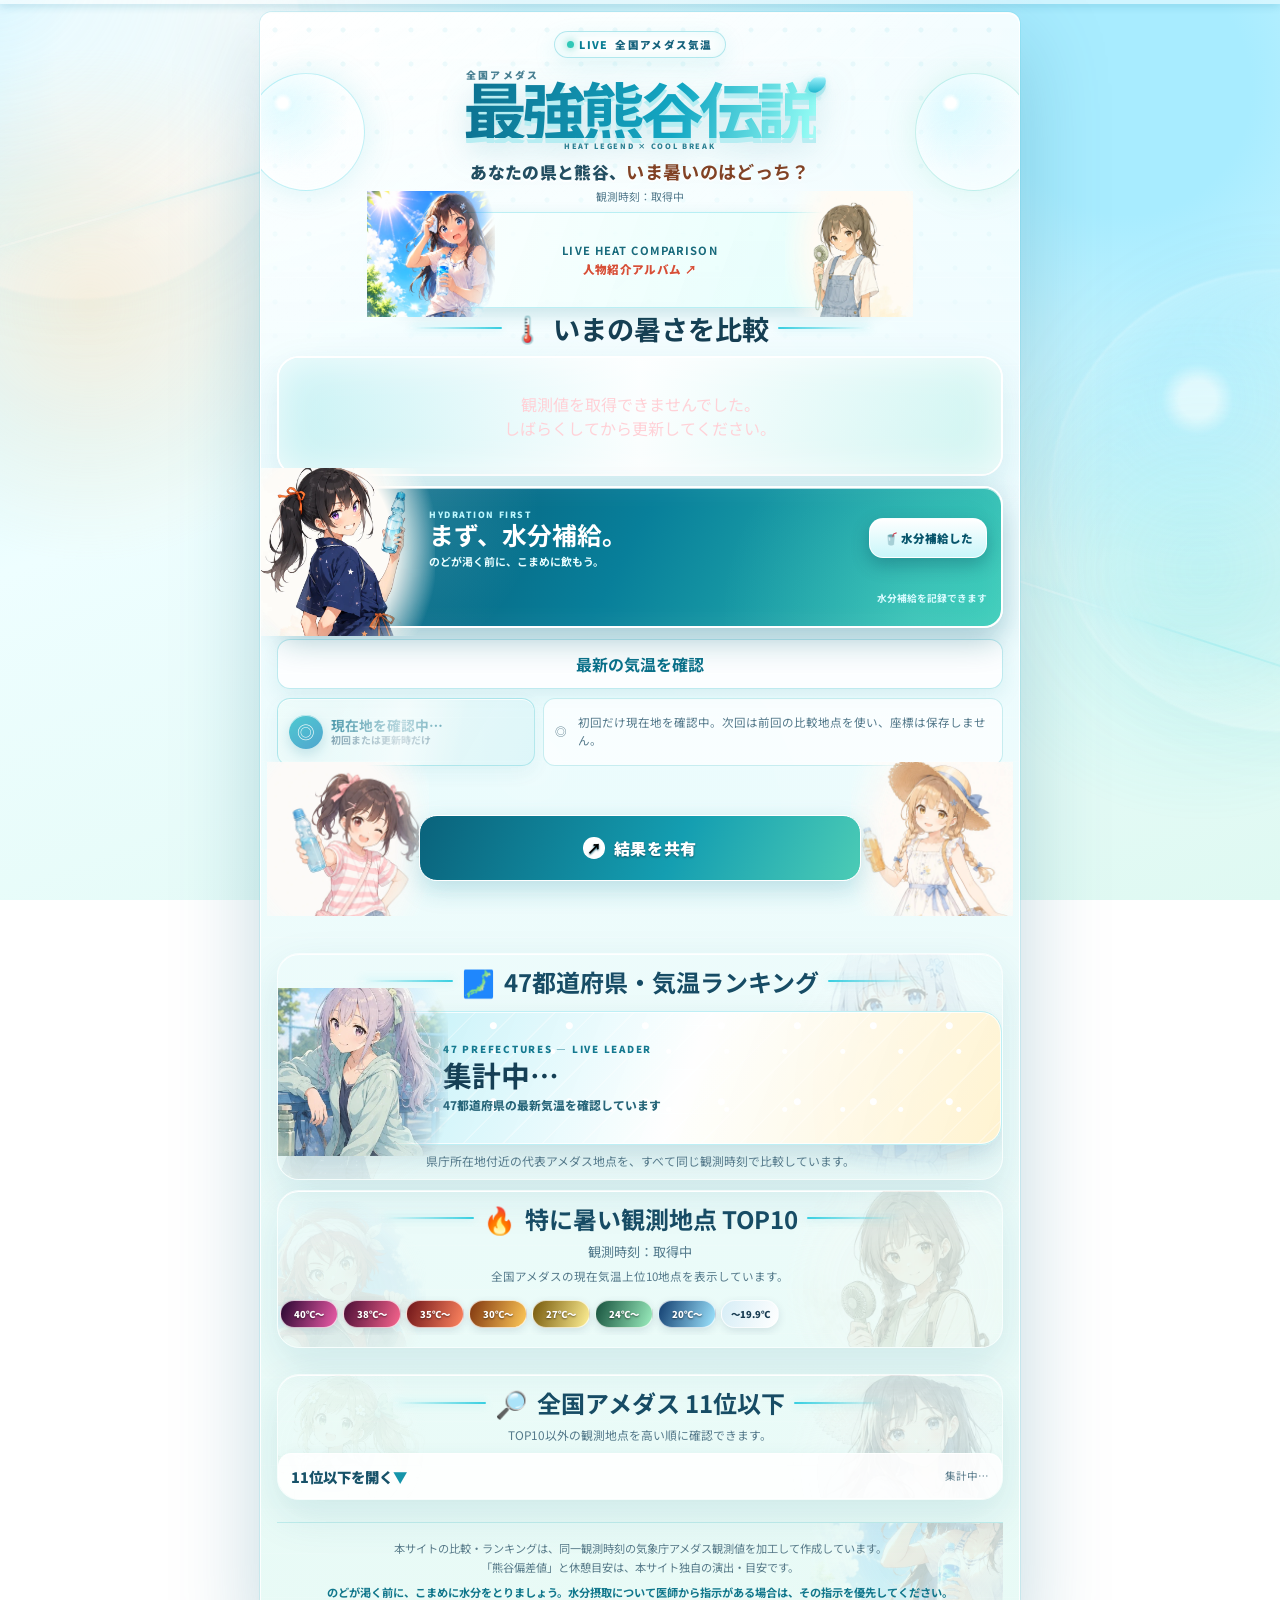
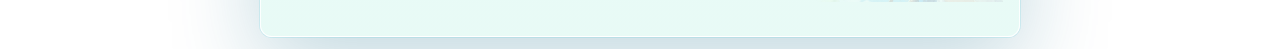
==== commit 8ce84217: "人物紹介を全国ヒロインアルバム化" ====
--- a/index.html
+++ b/index.html
@@ -27,7 +27,7 @@
   <link rel="icon" type="image/png" sizes="32x32" href="assets/icons/favicon-32.png">
   <link rel="apple-touch-icon" sizes="180x180" href="assets/icons/apple-touch-icon.png">
   <title>最強熊谷伝説 | 全国アメダス気温</title>
-  <link rel="stylesheet" href="css/style.css?v=20260728-characters1">
+  <link rel="stylesheet" href="css/style.css?v=20260728-album1">
 </head>
 <body>
   <div class="page-progress" aria-hidden="true"><i></i></div>
@@ -47,7 +47,11 @@
     </header>
 
     <section class="comparison-section comparison-first" aria-labelledby="comparison-heading">
-      <a class="section-kicker character-intro-link" href="characters.html">LIVE HEAT COMPARISON <span>（人物紹介）↗</span></a>
+      <a class="section-kicker character-intro-link" href="characters.html">
+        <img class="archive-banner-character archive-banner-left" src="assets/characters/pref-chiba.webp" alt="" loading="eager" decoding="async">
+        <span class="archive-banner-copy"><b>LIVE HEAT COMPARISON</b><em>人物紹介アルバム ↗</em></span>
+        <img class="archive-banner-character archive-banner-right" src="assets/characters/pref-kyoto.webp" alt="" loading="eager" decoding="async">
+      </a>
       <div class="section-heading"><span>🌡️</span><h2 id="comparison-heading">いまの暑さを比較</h2></div>
       <div id="comparison-card" class="comparison-card" aria-live="polite">
         <p class="loading">アメダス観測値を読み込み中…</p>
@@ -127,6 +131,6 @@
   <script src="js/locations.js?v=20260727-geo2"></script>
   <script src="js/amedas.js?v=20260727-geo2"></script>
   <script src="js/ui.js?v=20260727-guides1"></script>
-  <script src="js/app.js?v=20260727-chubu2"></script>
+  <script src="js/app.js?v=20260728-album1"></script>
 </body>
 </html>
--- a/css/style.css
+++ b/css/style.css
@@ -5179,3 +5179,98 @@
     height: 134px;
   }
 }
+
+/* RANDOM CHARACTER ARCHIVE BANNER */
+.character-intro-link {
+  position: relative;
+  width: min(520px, calc(100% - 28px));
+  min-height: 96px;
+  overflow: visible;
+  padding: 13px 112px;
+  isolation: isolate;
+}
+
+.archive-banner-copy {
+  position: relative;
+  z-index: 3;
+  display: flex;
+  min-width: 0;
+  flex-direction: column;
+  align-items: center;
+  color: #176b7c !important;
+  line-height: 1.25;
+  text-align: center;
+}
+
+.archive-banner-copy b {
+  font-size: .7rem;
+  letter-spacing: .1em;
+  white-space: nowrap;
+}
+
+.archive-banner-copy em {
+  margin-top: 5px;
+  color: #d64f37;
+  font-size: .72rem;
+  font-style: normal;
+  font-weight: 900;
+  letter-spacing: .03em;
+  white-space: nowrap;
+}
+
+.archive-banner-character {
+  position: absolute;
+  z-index: 2;
+  bottom: -10px;
+  width: 128px;
+  height: 126px;
+  max-width: none;
+  border: 0;
+  object-fit: cover;
+  object-position: 50% 28%;
+  filter: drop-shadow(0 9px 10px #0b66734d) saturate(1.08);
+  pointer-events: none;
+}
+
+.archive-banner-left {
+  left: -14px;
+  -webkit-mask-image: radial-gradient(ellipse 75% 104% at 36% 48%, #000 0 55%, transparent 89%);
+  mask-image: radial-gradient(ellipse 75% 104% at 36% 48%, #000 0 55%, transparent 89%);
+}
+
+.archive-banner-right {
+  right: -14px;
+  -webkit-mask-image: radial-gradient(ellipse 75% 104% at 64% 48%, #000 0 55%, transparent 89%);
+  mask-image: radial-gradient(ellipse 75% 104% at 64% 48%, #000 0 55%, transparent 89%);
+}
+
+@media (max-width: 520px) {
+  .character-intro-link {
+    width: calc(100% - 20px);
+    min-height: 90px;
+    padding: 10px 74px;
+  }
+
+  .archive-banner-copy b {
+    font-size: .56rem;
+    letter-spacing: .05em;
+  }
+
+  .archive-banner-copy em {
+    font-size: .64rem;
+  }
+
+  .archive-banner-character {
+    bottom: -7px;
+    width: 96px;
+    height: 108px;
+  }
+
+  .archive-banner-left {
+    left: -12px;
+  }
+
+  .archive-banner-right {
+    right: -12px;
+  }
+}
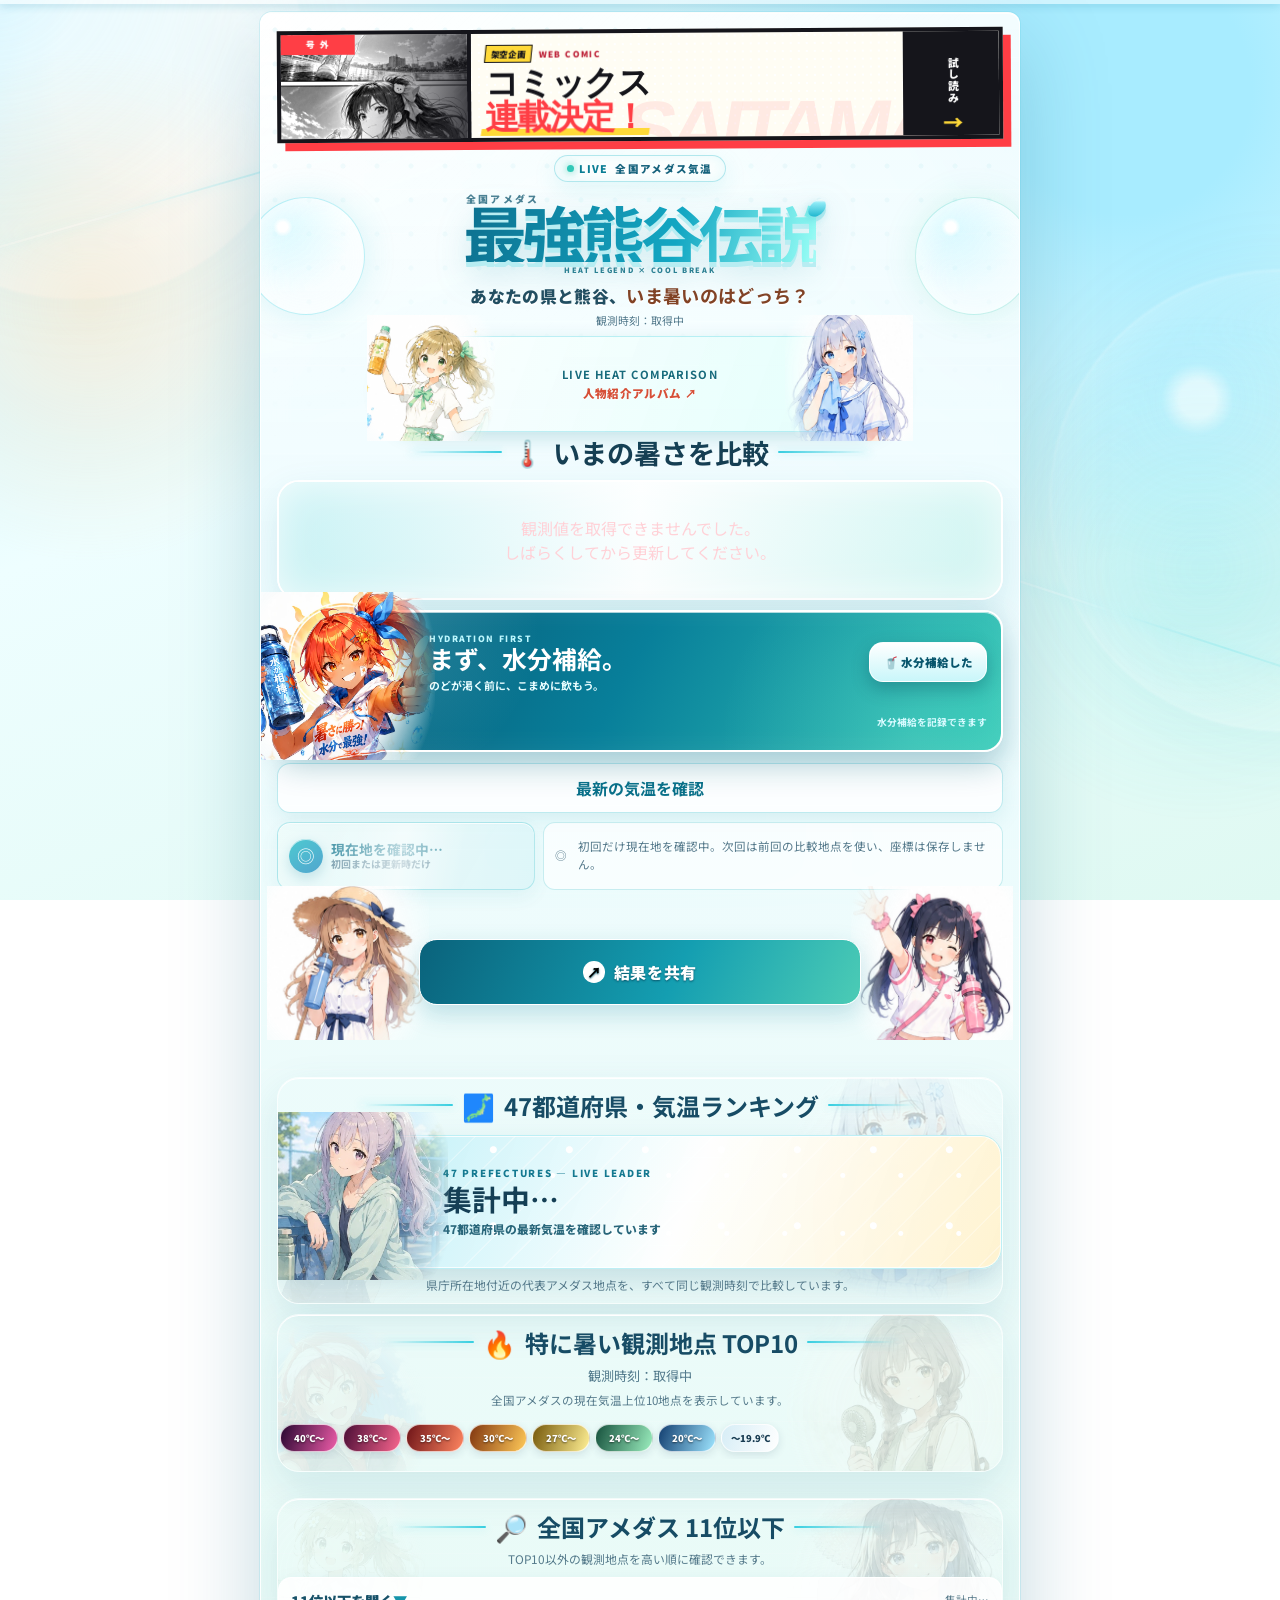
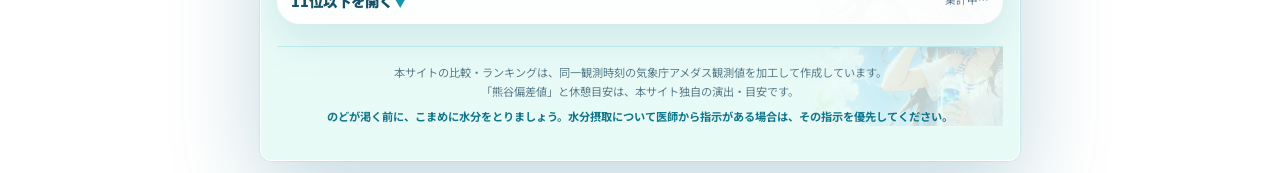
==== commit 8ab68b16: "埼玉漫画の試し読みとトップ告知を追加" ====
--- a/index.html
+++ b/index.html
@@ -27,7 +27,7 @@
   <link rel="icon" type="image/png" sizes="32x32" href="assets/icons/favicon-32.png">
   <link rel="apple-touch-icon" sizes="180x180" href="assets/icons/apple-touch-icon.png">
   <title>最強熊谷伝説 | 全国アメダス気温</title>
-  <link rel="stylesheet" href="css/style.css?v=20260728-album1">
+  <link rel="stylesheet" href="css/style.css?v=20260728-comic1">
 </head>
 <body>
   <div class="page-progress" aria-hidden="true"><i></i></div>
@@ -39,6 +39,17 @@
   </div>
   <div class="page-breeze" aria-hidden="true"><i></i><i></i><i></i></div>
   <main class="site-shell">
+    <a class="comic-breaking-news" href="comic.html#chapter-one" aria-label="架空コミックス企画・コミックス連載決定、第1話を試し読み">
+      <span class="comic-news-art" aria-hidden="true">
+        <img src="assets/comic/chapter-01-page-01.webp" alt="" loading="eager" decoding="async">
+      </span>
+      <span class="comic-news-copy">
+        <small><i>架空企画</i> WEB COMIC</small>
+        <strong>コミックス<br><em>連載決定！</em></strong>
+        <b>第1話「灼熱王国、埼玉。」4P公開</b>
+      </span>
+      <span class="comic-news-cta"><b>試し読み</b><i>→</i></span>
+    </a>
     <header class="hero hero-compact">
       <p class="season-badge"><span>LIVE</span> 全国アメダス気温</p>
       <h1 class="cool-logo"><span>全国アメダス</span><b>最強熊谷伝説</b><small>HEAT LEGEND × COOL BREAK</small></h1>
--- a/css/style.css
+++ b/css/style.css
@@ -5274,3 +5274,257 @@
     right: -12px;
   }
 }
+
+/* COMIC BREAKING NEWS — compact top-of-page announcement */
+.comic-breaking-news {
+  position: relative;
+  height: 112px;
+  min-height: 0;
+  margin: 0 0 12px;
+  display: grid;
+  grid-template-columns: 190px minmax(0, 1fr) auto;
+  align-items: stretch;
+  overflow: hidden;
+  color: #15151b;
+  background:
+    radial-gradient(circle at 78% 35%, #fff 0 1px, transparent 1.2px) 0 0 / 8px 8px,
+    #fffdf4;
+  border: 4px solid #15151b;
+  box-shadow: 8px 8px 0 #ff3e45;
+  text-decoration: none;
+  isolation: isolate;
+  transform: rotate(-.35deg);
+  transition: transform .22s ease, box-shadow .22s ease;
+}
+
+.comic-breaking-news::before {
+  position: absolute;
+  z-index: 3;
+  top: 0;
+  left: 0;
+  width: 74px;
+  padding: 3px 0 4px;
+  content: "号 外";
+  color: #fff;
+  background: #ff3e45;
+  font-size: .55rem;
+  font-weight: 900;
+  letter-spacing: .18em;
+  text-align: center;
+}
+
+.comic-breaking-news::after {
+  position: absolute;
+  z-index: -1;
+  right: 62px;
+  bottom: -33px;
+  content: "SAITAMA";
+  color: #ff3e4519;
+  font: 900 5rem/1 "Arial Black", sans-serif;
+  letter-spacing: -.08em;
+  transform: skew(-10deg);
+}
+
+.comic-breaking-news:hover,
+.comic-breaking-news:focus-visible {
+  transform: translate(-2px, -2px) rotate(0);
+  box-shadow: 12px 12px 0 #ff3e45;
+}
+
+.comic-news-art {
+  position: relative;
+  overflow: hidden;
+  background: #15151b;
+  border-right: 4px solid #15151b;
+}
+
+.comic-news-art::after {
+  position: absolute;
+  inset: 0;
+  content: "";
+  background: linear-gradient(100deg, transparent 45%, #15151bdb 100%);
+  pointer-events: none;
+}
+
+.comic-news-art img {
+  position: absolute;
+  inset: 0;
+  width: 100%;
+  height: 100%;
+  object-fit: cover;
+  object-position: 50% 72%;
+  filter: contrast(1.08);
+  transform: scale(1.16);
+  transition: transform .6s cubic-bezier(.2,.8,.2,1);
+}
+
+.comic-breaking-news:hover .comic-news-art img {
+  transform: scale(1.22);
+}
+
+.comic-news-copy {
+  position: relative;
+  z-index: 2;
+  align-self: center;
+  min-width: 0;
+  padding: 11px 14px;
+}
+
+.comic-news-copy small {
+  display: flex;
+  align-items: center;
+  gap: 7px;
+  color: #bb1a31;
+  font-size: .53rem;
+  font-weight: 900;
+  letter-spacing: .16em;
+}
+
+.comic-news-copy small i {
+  padding: 2px 5px;
+  color: #15151b;
+  background: #ffd938;
+  border: 1px solid #15151b;
+  font-style: normal;
+  letter-spacing: .08em;
+  transform: skew(-6deg);
+}
+
+.comic-news-copy strong {
+  display: block;
+  margin-top: 3px;
+  font-family: "Yu Mincho", "Noto Serif JP", serif;
+  font-size: clamp(1.38rem, 4.5vw, 2.15rem);
+  font-weight: 900;
+  line-height: 1;
+  letter-spacing: -.06em;
+}
+
+.comic-news-copy strong em {
+  position: relative;
+  color: #ff3e45;
+  font-style: normal;
+}
+
+.comic-news-copy strong em::after {
+  position: absolute;
+  z-index: -1;
+  right: -4px;
+  bottom: 0;
+  left: -4px;
+  height: 7px;
+  content: "";
+  background: #ffd938;
+  transform: skew(-10deg);
+}
+
+.comic-news-copy > b {
+  display: block;
+  margin-top: 7px;
+  overflow: hidden;
+  color: #555762;
+  font-size: .56rem;
+  font-weight: 900;
+  line-height: 1.25;
+  text-overflow: ellipsis;
+  white-space: nowrap;
+}
+
+.comic-news-cta {
+  min-width: 96px;
+  display: grid;
+  place-items: center;
+  align-content: center;
+  gap: 5px;
+  color: #fff;
+  background: #15151b;
+  border-left: 4px solid #15151b;
+}
+
+.comic-news-cta b {
+  font-size: .68rem;
+  font-weight: 900;
+  letter-spacing: .05em;
+  writing-mode: vertical-rl;
+}
+
+.comic-news-cta i {
+  color: #ffd938;
+  font-size: 1.25rem;
+  font-style: normal;
+  font-weight: 900;
+  animation: comic-news-arrow 1.4s ease-in-out infinite;
+}
+
+@keyframes comic-news-arrow {
+  50% { transform: translateX(4px); }
+}
+
+@media (max-width: 520px) {
+  .comic-breaking-news {
+    height: 100px;
+    min-height: 0;
+    grid-template-columns: 88px minmax(0, 1fr) 50px;
+    margin: 0 2px 11px;
+    border-width: 3px;
+    box-shadow: 6px 6px 0 #ff3e45;
+  }
+
+  .comic-breaking-news::before {
+    width: 52px;
+    font-size: .42rem;
+  }
+
+  .comic-breaking-news::after {
+    right: 35px;
+    bottom: -15px;
+    font-size: 3rem;
+  }
+
+  .comic-news-art {
+    border-right-width: 3px;
+  }
+
+  .comic-news-art img {
+    object-position: 50% 75%;
+    transform: scale(1.35);
+  }
+
+  .comic-news-copy {
+    padding: 10px 8px;
+  }
+
+  .comic-news-copy small {
+    gap: 4px;
+    font-size: .42rem;
+    letter-spacing: .07em;
+  }
+
+  .comic-news-copy strong {
+    font-size: clamp(1.18rem, 6vw, 1.55rem);
+    line-height: .98;
+  }
+
+  .comic-news-copy > b {
+    max-width: 190px;
+    margin-top: 6px;
+    font-size: .46rem;
+  }
+
+  .comic-news-cta {
+    min-width: 0;
+    border-left-width: 3px;
+  }
+
+  .comic-news-cta b {
+    font-size: .52rem;
+  }
+
+  .comic-news-cta i {
+    font-size: 1rem;
+  }
+}
+
+@media (prefers-reduced-motion: reduce) {
+  .comic-news-cta i { animation: none; }
+}
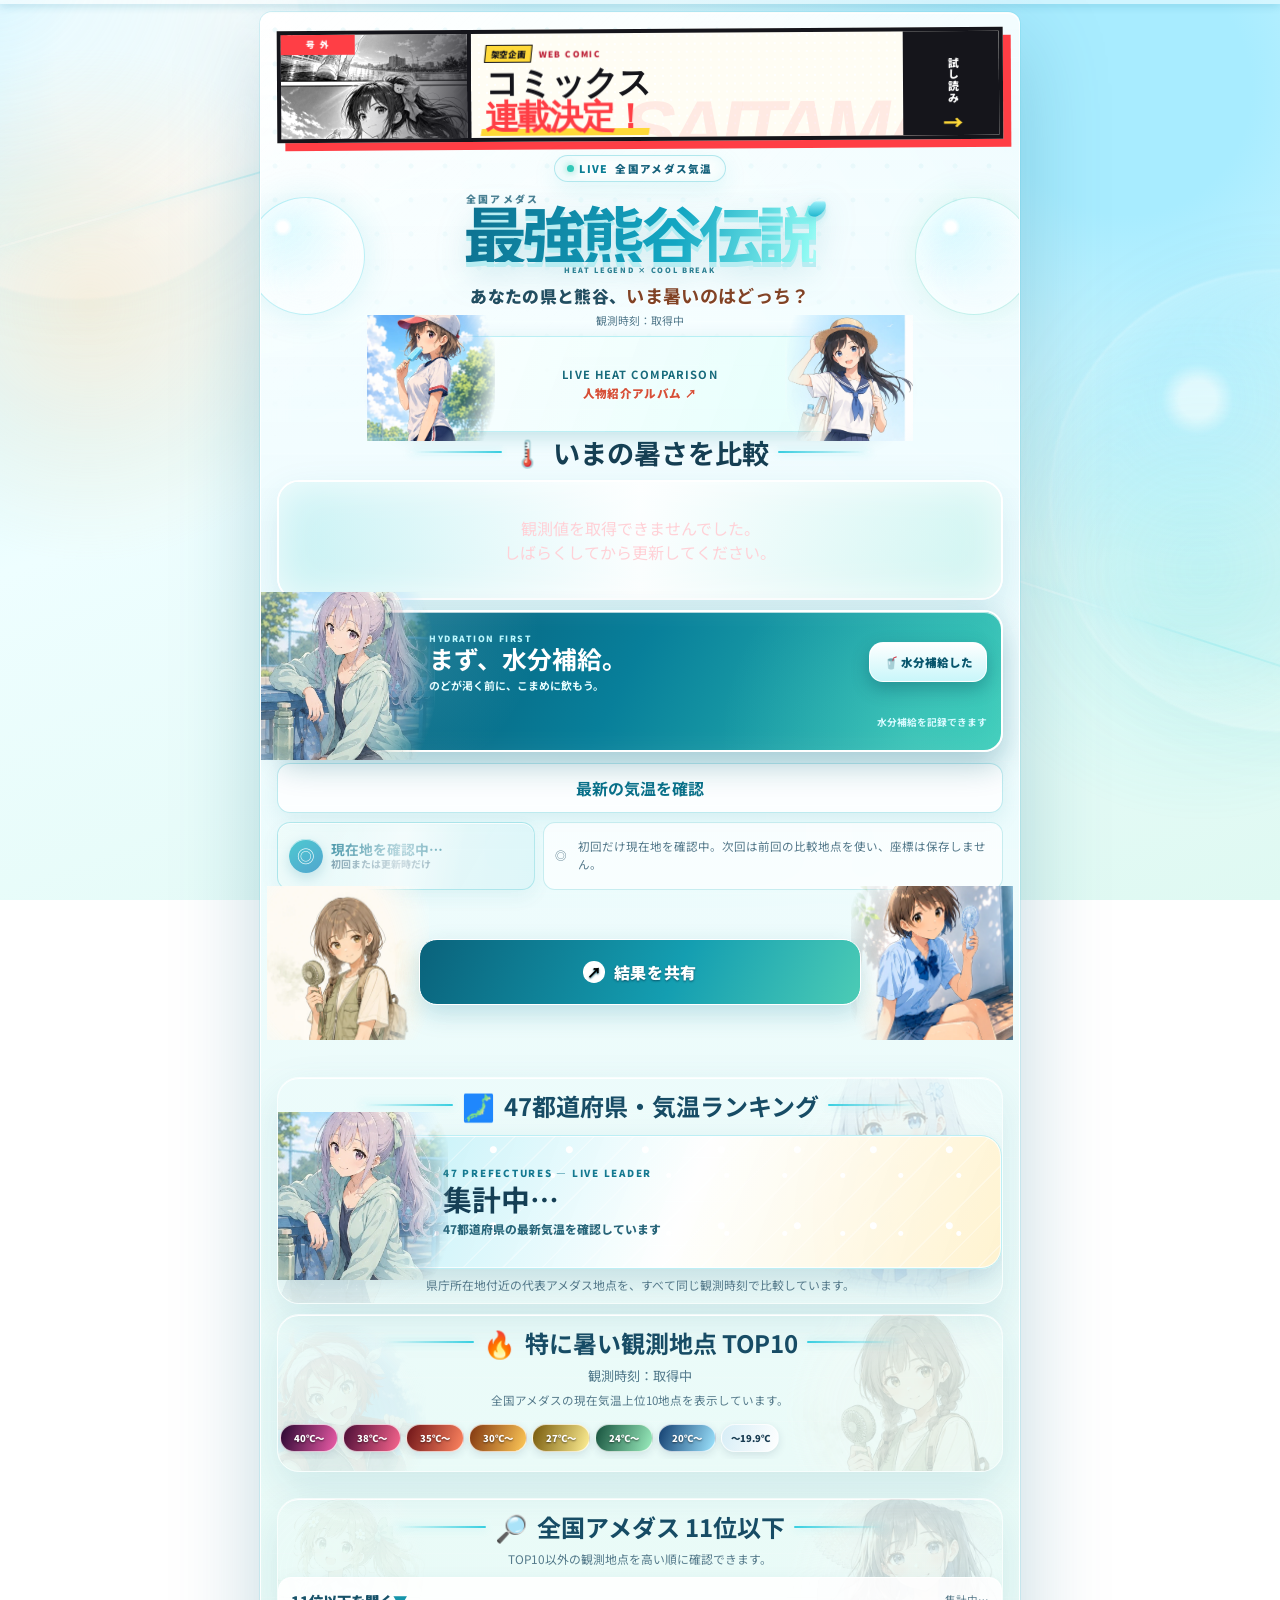
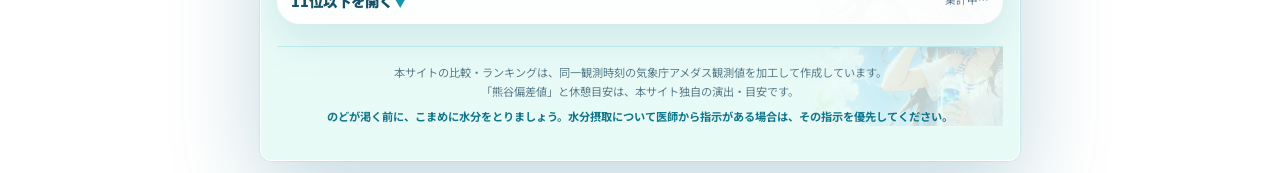
==== commit 816572a8: "重複しない県キャラ4人を追加" ====
--- a/index.html
+++ b/index.html
@@ -138,10 +138,10 @@
   </main>
   <script src="js/config.js?v=20260727-geo2"></script>
   <script src="js/utils.js?v=20260727-geo2"></script>
-  <script src="js/characters.js?v=20260727-chubu2"></script>
+  <script src="js/characters.js?v=20260728-unique1"></script>
   <script src="js/locations.js?v=20260727-geo2"></script>
   <script src="js/amedas.js?v=20260727-geo2"></script>
   <script src="js/ui.js?v=20260727-guides1"></script>
-  <script src="js/app.js?v=20260728-album1"></script>
+  <script src="js/app.js?v=20260728-unique1"></script>
 </body>
 </html>
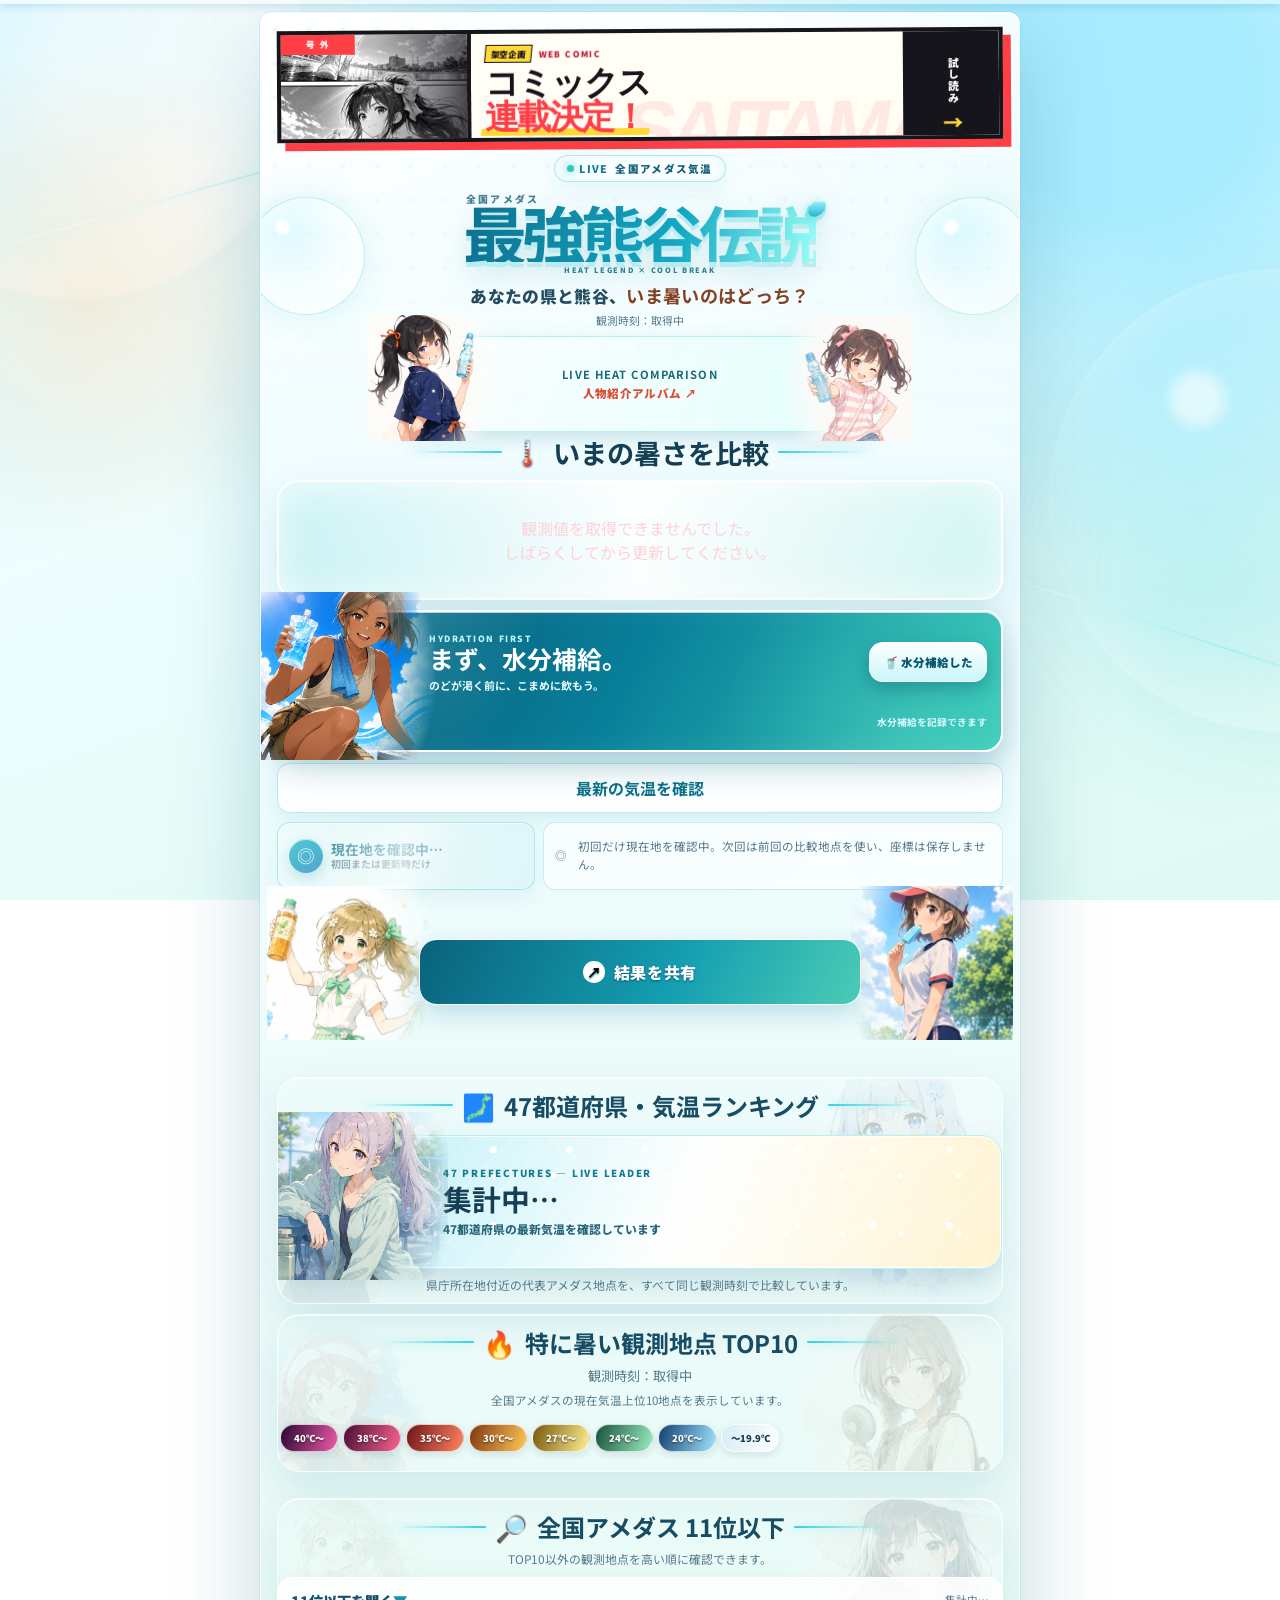
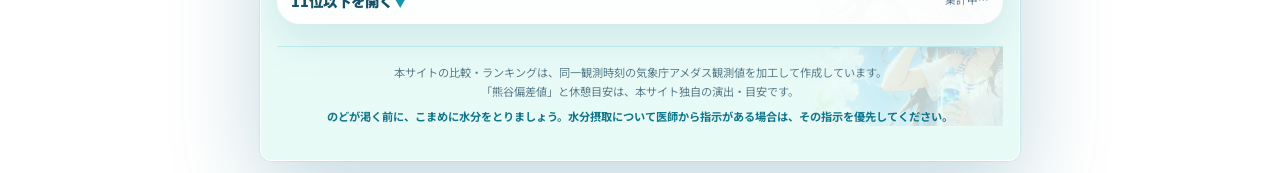
==== commit 97b8c57e: "県キャラ4人追加と全地点ランキング軽量化" ====
--- a/index.html
+++ b/index.html
@@ -27,7 +27,7 @@
   <link rel="icon" type="image/png" sizes="32x32" href="assets/icons/favicon-32.png">
   <link rel="apple-touch-icon" sizes="180x180" href="assets/icons/apple-touch-icon.png">
   <title>最強熊谷伝説 | 全国アメダス気温</title>
-  <link rel="stylesheet" href="css/style.css?v=20260728-comic1">
+  <link rel="stylesheet" href="css/style.css?v=20260728-unique2">
 </head>
 <body>
   <div class="page-progress" aria-hidden="true"><i></i></div>
@@ -138,10 +138,10 @@
   </main>
   <script src="js/config.js?v=20260727-geo2"></script>
   <script src="js/utils.js?v=20260727-geo2"></script>
-  <script src="js/characters.js?v=20260728-unique1"></script>
+  <script src="js/characters.js?v=20260728-unique2"></script>
   <script src="js/locations.js?v=20260727-geo2"></script>
   <script src="js/amedas.js?v=20260727-geo2"></script>
-  <script src="js/ui.js?v=20260727-guides1"></script>
-  <script src="js/app.js?v=20260728-unique1"></script>
+  <script src="js/ui.js?v=20260728-rankperf1"></script>
+  <script src="js/app.js?v=20260728-unique2"></script>
 </body>
 </html>
--- a/css/style.css
+++ b/css/style.css
@@ -854,6 +854,25 @@
   display: grid;
   grid-template-columns: repeat(2, minmax(0, 1fr));
   gap: 5px;
+}
+
+.all-stations-load-more {
+  grid-column: 1 / -1;
+  min-height: 46px;
+  border: 1px solid #39a8bc66;
+  border-radius: 999px;
+  background: linear-gradient(135deg, #ffffffee, #dffaffee);
+  color: #17647a;
+  font: inherit;
+  font-size: .78rem;
+  font-weight: 900;
+  cursor: pointer;
+  box-shadow: 0 8px 22px #126b8017;
+}
+
+.all-stations-load-more:hover {
+  border-color: #1595aa;
+  transform: translateY(-1px);
 }
 
 .all-station-card {
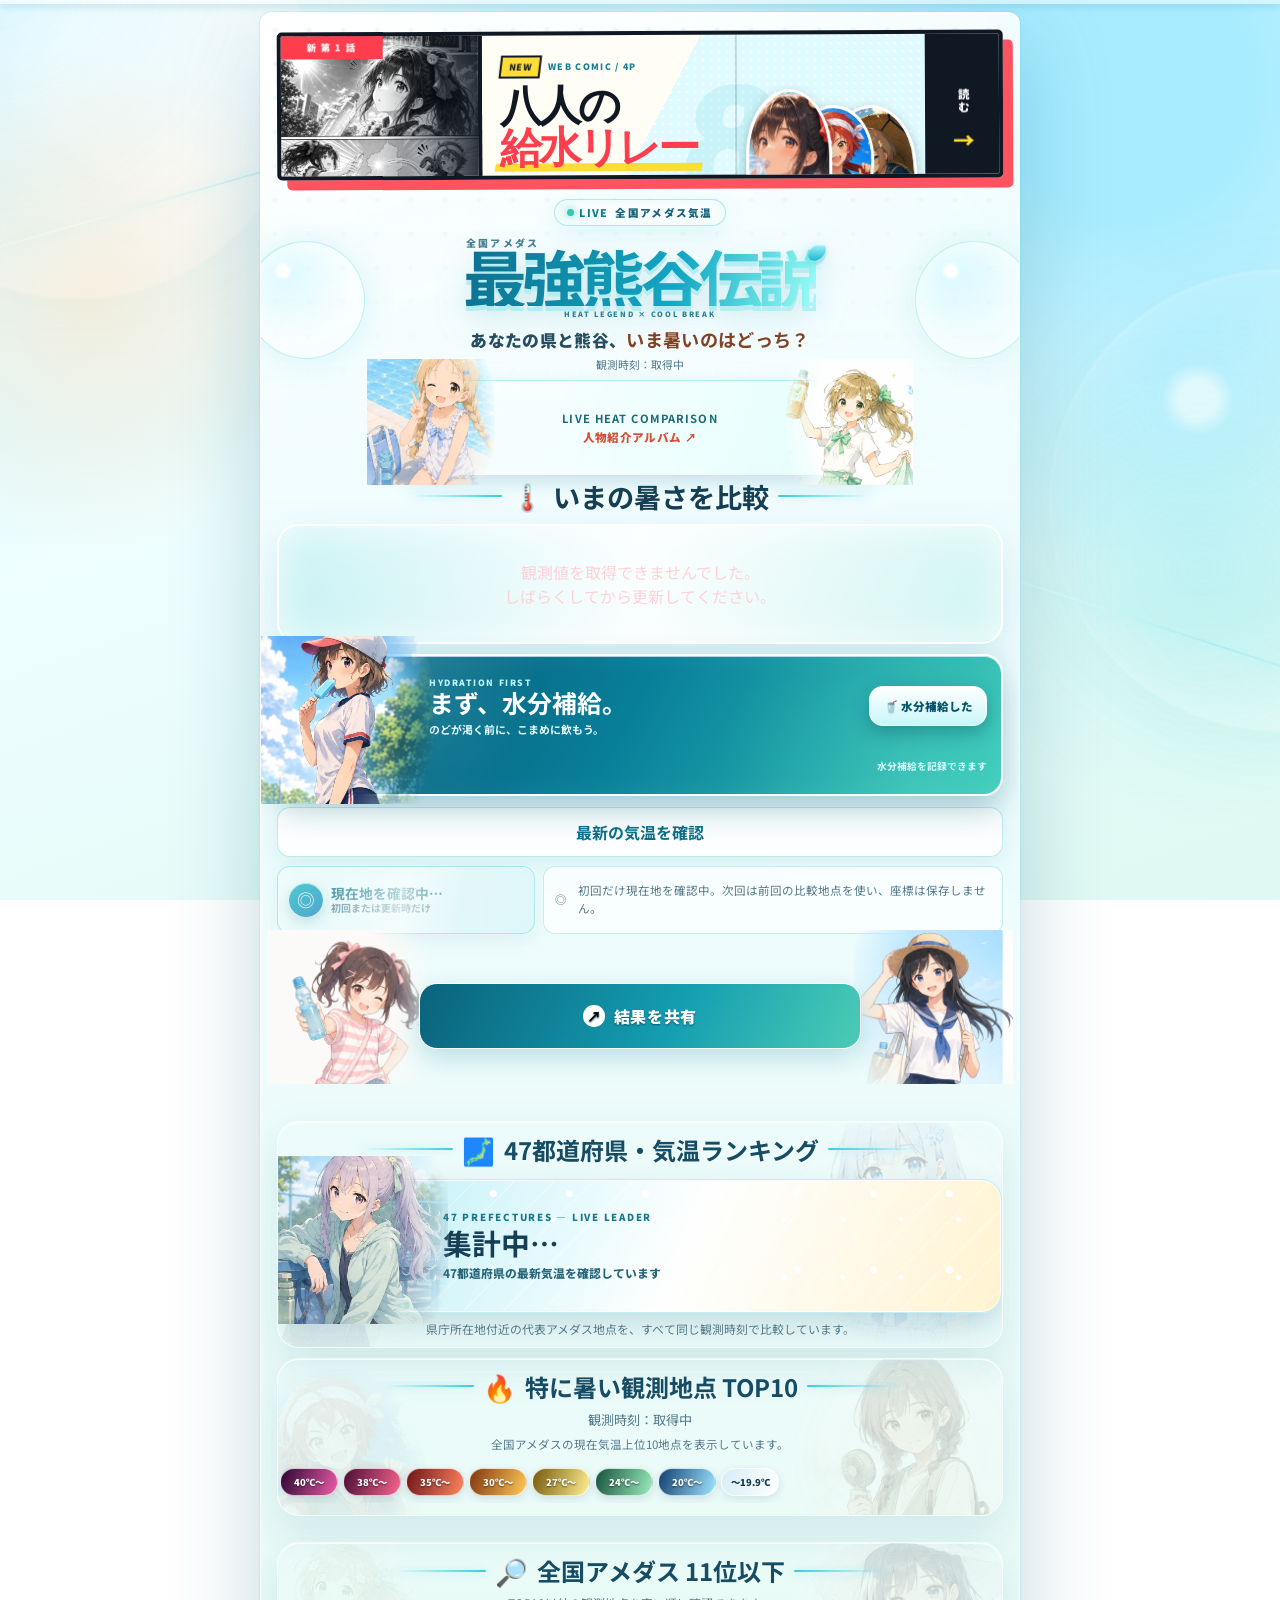
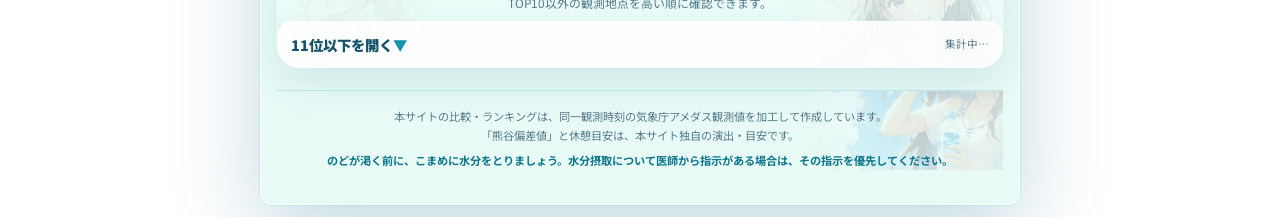
==== commit 47d6f99f: "漫画第1話を八人の給水リレーへ改稿" ====
--- a/index.html
+++ b/index.html
@@ -27,7 +27,7 @@
   <link rel="icon" type="image/png" sizes="32x32" href="assets/icons/favicon-32.png">
   <link rel="apple-touch-icon" sizes="180x180" href="assets/icons/apple-touch-icon.png">
   <title>最強熊谷伝説 | 全国アメダス気温</title>
-  <link rel="stylesheet" href="css/style.css?v=20260728-unique2">
+  <link rel="stylesheet" href="css/style.css?v=20260729-comic3">
 </head>
 <body>
   <div class="page-progress" aria-hidden="true"><i></i></div>
@@ -39,16 +39,21 @@
   </div>
   <div class="page-breeze" aria-hidden="true"><i></i><i></i><i></i></div>
   <main class="site-shell">
-    <a class="comic-breaking-news" href="comic.html#chapter-one" aria-label="架空コミックス企画・コミックス連載決定、第1話を試し読み">
+    <a class="comic-breaking-news" href="comic.html#chapter-one" aria-label="架空WEB漫画・第1話 八人の給水リレーを試し読み">
       <span class="comic-news-art" aria-hidden="true">
-        <img src="assets/comic/chapter-01-page-01.webp" alt="" loading="eager" decoding="async">
+        <img src="assets/comic/chapter-01-page-01-v2.jpg" alt="" loading="eager" decoding="async">
       </span>
       <span class="comic-news-copy">
-        <small><i>架空企画</i> WEB COMIC</small>
-        <strong>コミックス<br><em>連載決定！</em></strong>
-        <b>第1話「灼熱王国、埼玉。」4P公開</b>
+        <small><i>NEW</i> WEB COMIC / 4P</small>
+        <strong>八人の<br><em>給水リレー</em></strong>
+        <b>現在の8人が全員登場。第1話を公開中</b>
       </span>
-      <span class="comic-news-cta"><b>試し読み</b><i>→</i></span>
+      <span class="comic-news-cast" aria-hidden="true">
+        <img src="assets/characters/kumagaya-anime.png" alt="">
+        <img src="assets/characters/pref-gunma.webp" alt="">
+        <img src="assets/characters/region-tohoku.webp" alt="">
+      </span>
+      <span class="comic-news-cta"><b>読む</b><i>→</i></span>
     </a>
     <header class="hero hero-compact">
       <p class="season-badge"><span>LIVE</span> 全国アメダス気温</p>
--- a/css/style.css
+++ b/css/style.css
@@ -5547,3 +5547,311 @@
 @media (prefers-reduced-motion: reduce) {
   .comic-news-cta i { animation: none; }
 }
+
+/* WEB COMIC BANNER — current eight-character relay */
+.comic-breaking-news {
+  position: relative;
+  height: 148px;
+  min-height: 148px;
+  margin: 2px 0 18px;
+  display: grid;
+  grid-template-columns: minmax(190px, 28%) minmax(230px, 1fr) 190px 74px;
+  align-items: stretch;
+  overflow: hidden;
+  color: #101824;
+  background:
+    radial-gradient(circle at 73% 18%, rgba(255,255,255,.92) 0 1px, transparent 1.4px) 0 0 / 8px 8px,
+    linear-gradient(118deg, #fffdf4 0 53%, #dffbff 53% 100%);
+  border: 4px solid #101824;
+  border-radius: 5px;
+  box-shadow: 10px 10px 0 #ff5360;
+  text-decoration: none;
+  isolation: isolate;
+  transform: rotate(-.25deg);
+  transition: transform .22s ease, box-shadow .22s ease;
+}
+
+.comic-breaking-news::before {
+  position: absolute;
+  z-index: 6;
+  top: 0;
+  left: 0;
+  width: auto;
+  min-width: 86px;
+  padding: 4px 8px 5px;
+  content: "新 第 1 話";
+  color: #fff;
+  background: #ff3e4d;
+  font-size: .58rem;
+  font-weight: 1000;
+  letter-spacing: .16em;
+  text-align: center;
+}
+
+.comic-breaking-news::after {
+  position: absolute;
+  z-index: -1;
+  right: 230px;
+  bottom: -31px;
+  content: "8";
+  color: rgba(22,178,201,.11);
+  font: 1000 9.5rem/.8 "Arial Black", sans-serif;
+  letter-spacing: normal;
+  transform: skew(-9deg);
+}
+
+.comic-breaking-news:hover,
+.comic-breaking-news:focus-visible {
+  transform: translate(-2px, -2px) rotate(0);
+  box-shadow: 14px 14px 0 #ff5360;
+  outline: 3px solid #78e5ef;
+  outline-offset: 3px;
+}
+
+.comic-news-art {
+  position: relative;
+  overflow: hidden;
+  background: #101824;
+  border-right: 4px solid #101824;
+}
+
+.comic-news-art::after {
+  position: absolute;
+  inset: 0;
+  content: "";
+  background: linear-gradient(92deg, transparent 52%, rgba(16,24,36,.88));
+}
+
+.comic-news-art img {
+  position: static;
+  inset: auto;
+  width: 100%;
+  height: 100%;
+  object-fit: cover;
+  object-position: 50% 42%;
+  filter: contrast(1.08);
+  transform: scale(1.04);
+  transition: transform .55s cubic-bezier(.2,.8,.2,1);
+}
+
+.comic-breaking-news:hover .comic-news-art img {
+  transform: scale(1.1);
+}
+
+.comic-news-copy {
+  position: relative;
+  z-index: 3;
+  align-self: center;
+  min-width: 0;
+  padding: 20px 18px;
+}
+
+.comic-news-copy small {
+  display: flex;
+  align-items: center;
+  gap: 7px;
+  color: #167e96;
+  font-size: .55rem;
+  font-weight: 1000;
+  letter-spacing: .15em;
+}
+
+.comic-news-copy small i {
+  padding: 3px 7px;
+  color: #101824;
+  background: #ffdc36;
+  border: 2px solid #101824;
+  font-style: normal;
+  letter-spacing: .08em;
+  transform: skew(-7deg);
+}
+
+.comic-news-copy strong {
+  display: block;
+  margin-top: 7px;
+  font-family: "Yu Mincho", "Noto Serif JP", serif;
+  font-size: clamp(1.6rem, 4.4vw, 2.65rem);
+  font-weight: 1000;
+  line-height: .98;
+  letter-spacing: -.07em;
+}
+
+.comic-news-copy strong em {
+  position: relative;
+  z-index: 1;
+  color: #ff3e4d;
+  font-style: normal;
+}
+
+.comic-news-copy strong em::after {
+  position: absolute;
+  z-index: -1;
+  right: -5px;
+  bottom: 0;
+  left: -5px;
+  height: 8px;
+  content: "";
+  background: #ffdc36;
+  transform: skew(-12deg);
+}
+
+.comic-news-copy > b {
+  display: block;
+  margin-top: 9px;
+  overflow: hidden;
+  color: #4d5968;
+  font-size: .63rem;
+  font-weight: 900;
+  text-overflow: ellipsis;
+  white-space: nowrap;
+}
+
+.comic-news-cast {
+  position: relative;
+  display: flex;
+  align-items: end;
+  justify-content: center;
+  overflow: hidden;
+  border-left: 2px solid rgba(16,24,36,.16);
+}
+
+.comic-news-cast img {
+  width: 86px;
+  height: 116px;
+  margin: 0 -22px -12px;
+  object-fit: cover;
+  object-position: center 22%;
+  border: 3px solid #fff;
+  border-radius: 50% 50% 10px 10px;
+  box-shadow: 0 4px 12px rgba(7,38,50,.28);
+}
+
+.comic-news-cast img:nth-child(1) {
+  z-index: 3;
+  height: 132px;
+}
+
+.comic-news-cast img:nth-child(2) {
+  z-index: 2;
+  transform: rotate(5deg);
+}
+
+.comic-news-cast img:nth-child(3) {
+  z-index: 1;
+  transform: rotate(-5deg);
+}
+
+.comic-news-cta {
+  min-width: 0;
+  display: grid;
+  place-items: center;
+  align-content: center;
+  gap: 9px;
+  color: #fff;
+  background: #101824;
+  border-left: 4px solid #101824;
+}
+
+.comic-news-cta b {
+  font-size: .72rem;
+  font-weight: 1000;
+  letter-spacing: .12em;
+  writing-mode: vertical-rl;
+}
+
+.comic-news-cta i {
+  color: #ffdc36;
+  font-size: 1.35rem;
+  font-style: normal;
+  font-weight: 1000;
+  animation: comic-relay-arrow 1.25s ease-in-out infinite;
+}
+
+@keyframes comic-relay-arrow {
+  50% { transform: translateX(5px); }
+}
+
+@media (max-width: 720px) {
+  .comic-breaking-news {
+    height: 124px;
+    min-height: 124px;
+    grid-template-columns: 112px minmax(0, 1fr) 54px;
+    margin-inline: 2px;
+    border-width: 3px;
+    box-shadow: 7px 7px 0 #ff5360;
+  }
+
+  .comic-news-cast {
+    display: none;
+  }
+
+  .comic-news-art {
+    border-right-width: 3px;
+  }
+
+  .comic-news-copy {
+    padding: 16px 11px;
+  }
+
+  .comic-news-copy small {
+    font-size: .44rem;
+    letter-spacing: .08em;
+  }
+
+  .comic-news-copy strong {
+    font-size: clamp(1.35rem, 7vw, 2rem);
+  }
+
+  .comic-news-copy > b {
+    max-width: 230px;
+    font-size: .5rem;
+  }
+
+  .comic-news-cta {
+    border-left-width: 3px;
+  }
+}
+
+@media (max-width: 410px) {
+  .comic-breaking-news {
+    height: 108px;
+    min-height: 108px;
+    grid-template-columns: 82px minmax(0, 1fr) 43px;
+  }
+
+  .comic-breaking-news::before {
+    min-width: 63px;
+    font-size: .43rem;
+  }
+
+  .comic-news-copy {
+    padding: 14px 8px;
+  }
+
+  .comic-news-copy small {
+    gap: 4px;
+    letter-spacing: .03em;
+  }
+
+  .comic-news-copy small i {
+    padding: 2px 4px;
+    border-width: 1px;
+  }
+
+  .comic-news-copy strong {
+    margin-top: 5px;
+    font-size: 1.27rem;
+  }
+
+  .comic-news-copy > b {
+    font-size: .44rem;
+  }
+
+  .comic-news-cta b {
+    font-size: .55rem;
+  }
+}
+
+@media (prefers-reduced-motion: reduce) {
+  .comic-news-cta i { animation: none; }
+}
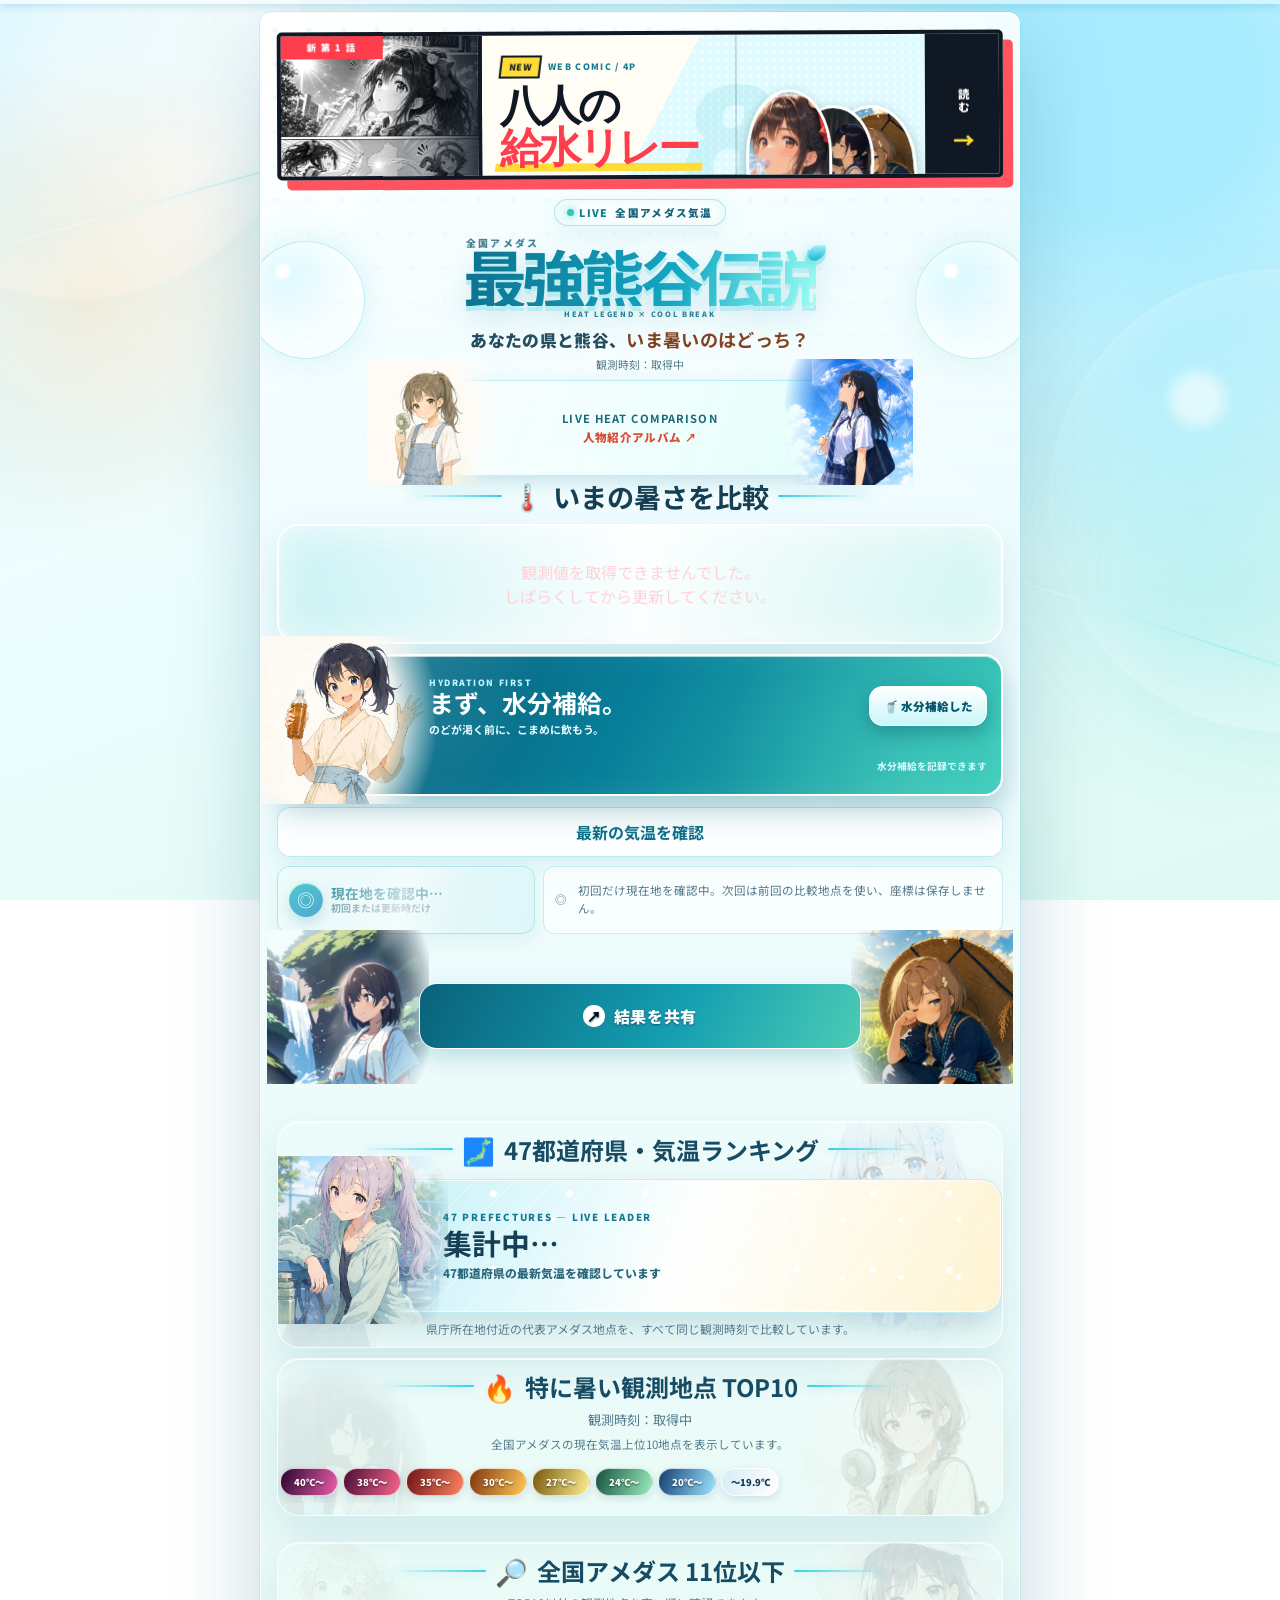
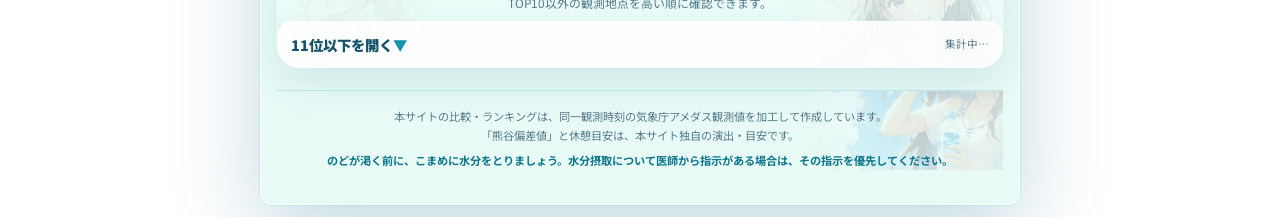
==== commit dad5f168: "47都道府県キャラを固有化し給水ビジュアルを更新" ====
--- a/index.html
+++ b/index.html
@@ -27,7 +27,7 @@
   <link rel="icon" type="image/png" sizes="32x32" href="assets/icons/favicon-32.png">
   <link rel="apple-touch-icon" sizes="180x180" href="assets/icons/apple-touch-icon.png">
   <title>最強熊谷伝説 | 全国アメダス気温</title>
-  <link rel="stylesheet" href="css/style.css?v=20260729-comic3">
+  <link rel="stylesheet" href="css/style.css?v=20260731-character1">
 </head>
 <body>
   <div class="page-progress" aria-hidden="true"><i></i></div>
@@ -50,7 +50,7 @@
       </span>
       <span class="comic-news-cast" aria-hidden="true">
         <img src="assets/characters/kumagaya-anime.png" alt="">
-        <img src="assets/characters/pref-gunma.webp" alt="">
+        <img src="assets/characters/pref-gunma-v2.webp" alt="">
         <img src="assets/characters/region-tohoku.webp" alt="">
       </span>
       <span class="comic-news-cta"><b>読む</b><i>→</i></span>
@@ -94,7 +94,7 @@
         <p id="location-note" class="location-note" role="status" aria-live="polite">初回だけ現在地を確認。次回は前回の比較地点を使い、座標は保存しません。比較地点名は対戦カード・共有には出しません。</p>
       </div>
       <div class="share-actions" aria-label="気温と休憩目安を共有">
-        <img class="share-character share-character-left" src="assets/characters/pref-gunma.webp" alt="" loading="lazy" decoding="async">
+        <img class="share-character share-character-left" src="assets/characters/pref-gunma-v2.webp" alt="" loading="lazy" decoding="async">
         <button id="share-button" class="share-button share-primary" type="button"><span aria-hidden="true">↗</span> 結果を共有</button>
         <img class="share-character share-character-right" src="assets/characters/pref-kyoto.webp" alt="" loading="lazy" decoding="async">
       </div>
@@ -143,10 +143,18 @@
   </main>
   <script src="js/config.js?v=20260727-geo2"></script>
   <script src="js/utils.js?v=20260727-geo2"></script>
-  <script src="js/characters.js?v=20260728-unique2"></script>
+  <script src="js/characters.js?v=20260731-character1"></script>
   <script src="js/locations.js?v=20260727-geo2"></script>
-  <script src="js/amedas.js?v=20260727-geo2"></script>
+  <script src="js/amedas.js?v=20260729-datafix1"></script>
   <script src="js/ui.js?v=20260728-rankperf1"></script>
-  <script src="js/app.js?v=20260728-unique2"></script>
+  <script src="js/app.js?v=20260731-character1"></script>
+  <script>
+    (() => {
+      if (new URLSearchParams(window.location.search).get("qa") !== "amedas") return;
+      const qaScript = document.createElement("script");
+      qaScript.src = "js/qa.js?v=20260729-amedas2";
+      document.body.appendChild(qaScript);
+    })();
+  </script>
 </body>
 </html>
--- a/css/style.css
+++ b/css/style.css
@@ -4212,7 +4212,7 @@
 }
 
 .capital-section { --section-girl-alt: url("../assets/characters/pref-tokyo.webp?v=20260726-pref1"); }
-.ranking-section { --section-girl-alt: url("../assets/characters/pref-gunma.webp?v=20260726-pref1"); }
+.ranking-section { --section-girl-alt: url("../assets/characters/pref-gunma-v2.webp?v=20260731-cafe"); }
 .all-stations-section { --section-girl-alt: url("../assets/characters/pref-shiga.webp?v=20260726-pref1"); }
 
 :is(.capital-section, .ranking-section, .all-stations-section)::after {
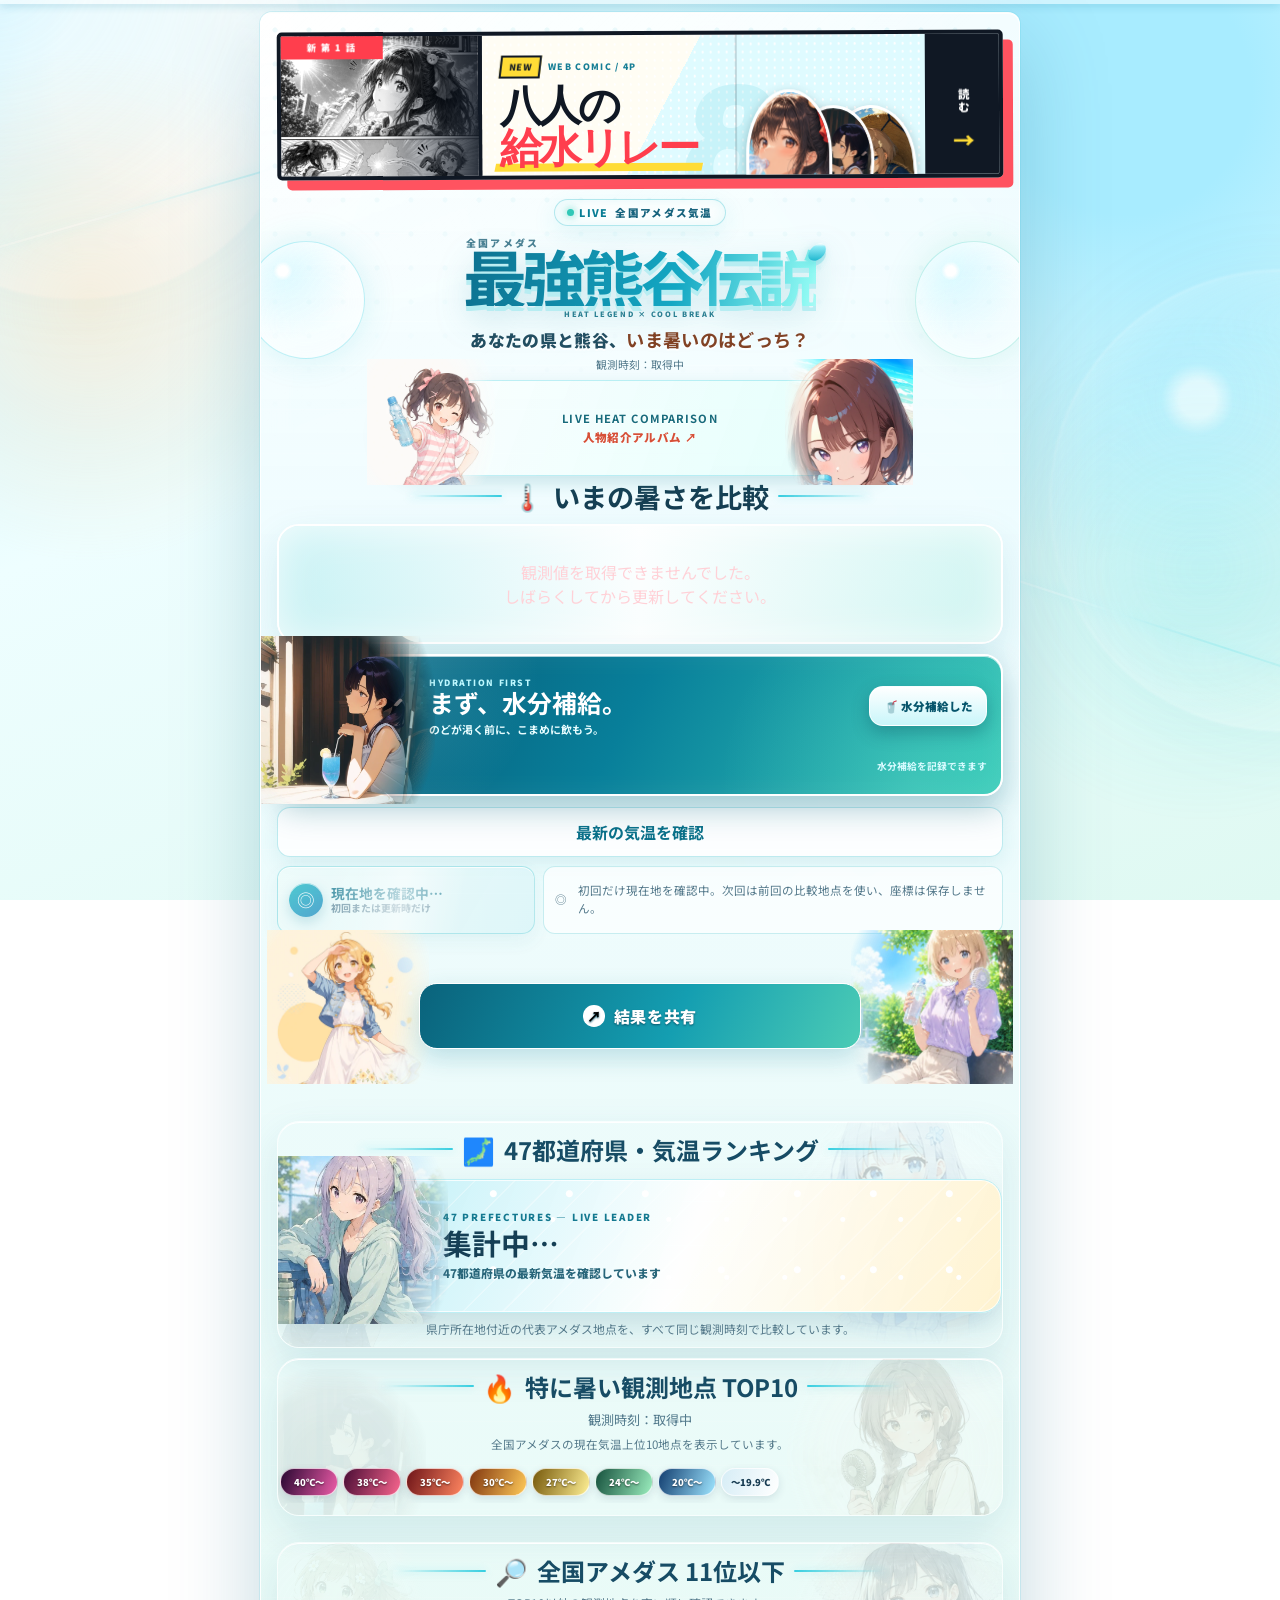
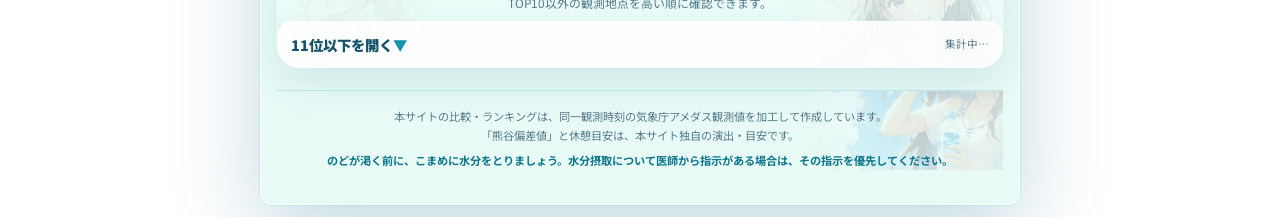
==== commit 53b1334d: "Fix scrolling in itch HTML embed" ====
--- a/index.html
+++ b/index.html
@@ -27,7 +27,7 @@
   <link rel="icon" type="image/png" sizes="32x32" href="assets/icons/favicon-32.png">
   <link rel="apple-touch-icon" sizes="180x180" href="assets/icons/apple-touch-icon.png">
   <title>最強熊谷伝説 | 全国アメダス気温</title>
-  <link rel="stylesheet" href="css/style.css?v=20260731-character1">
+  <link rel="stylesheet" href="css/style.css?v=20260814-itch-scroll2">
 </head>
 <body>
   <div class="page-progress" aria-hidden="true"><i></i></div>
--- a/css/style.css
+++ b/css/style.css
@@ -6,13 +6,18 @@
 
 html {
   min-height: 100%;
+  overflow-x: hidden;
+  overflow-y: auto;
+  -webkit-overflow-scrolling: touch;
 }
 
 body {
   margin: 0;
-  min-height: 100%;
-  overflow-x: clip;
+  min-height: 100vh;
+  overflow-x: hidden;
   overflow-y: visible;
+  touch-action: pan-y;
+  overscroll-behavior-y: auto;
   color: #f9fbff;
   background: #020712;
   font-family: "Noto Sans JP", "Yu Gothic", sans-serif;
